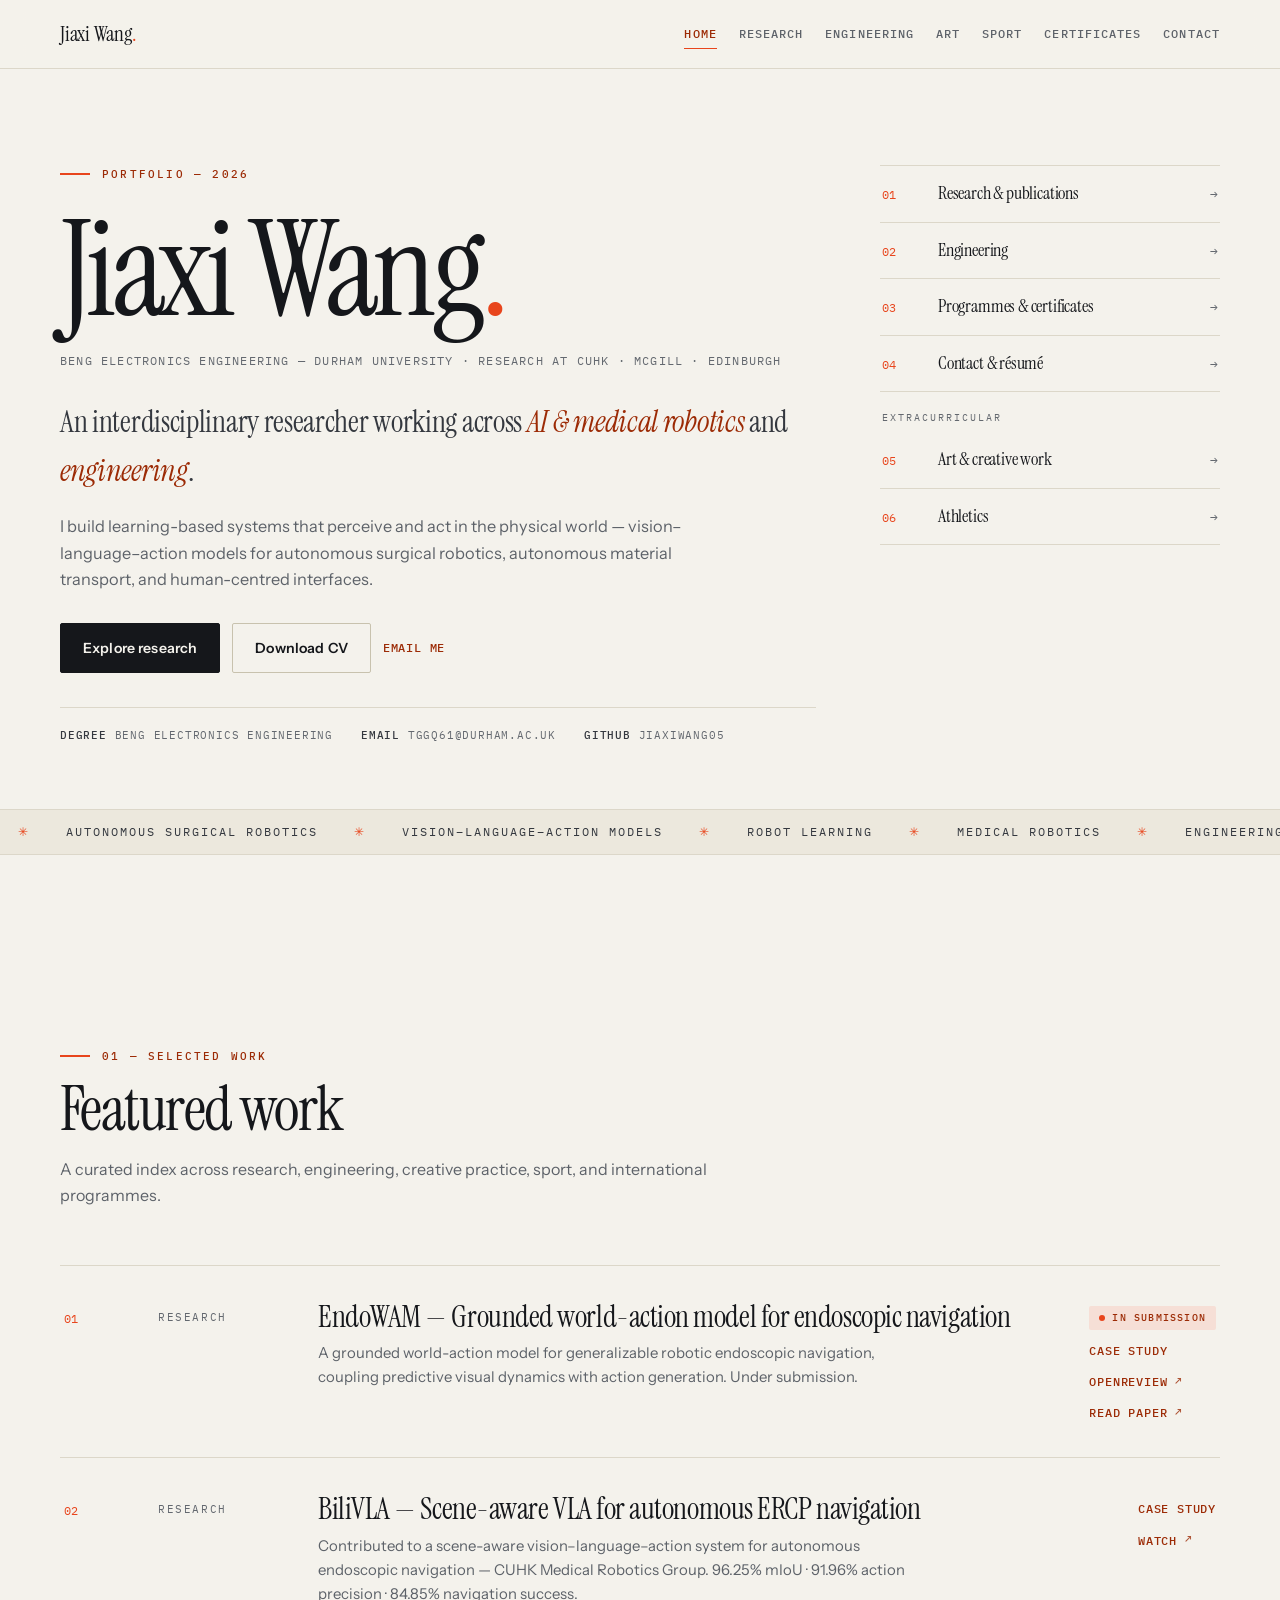
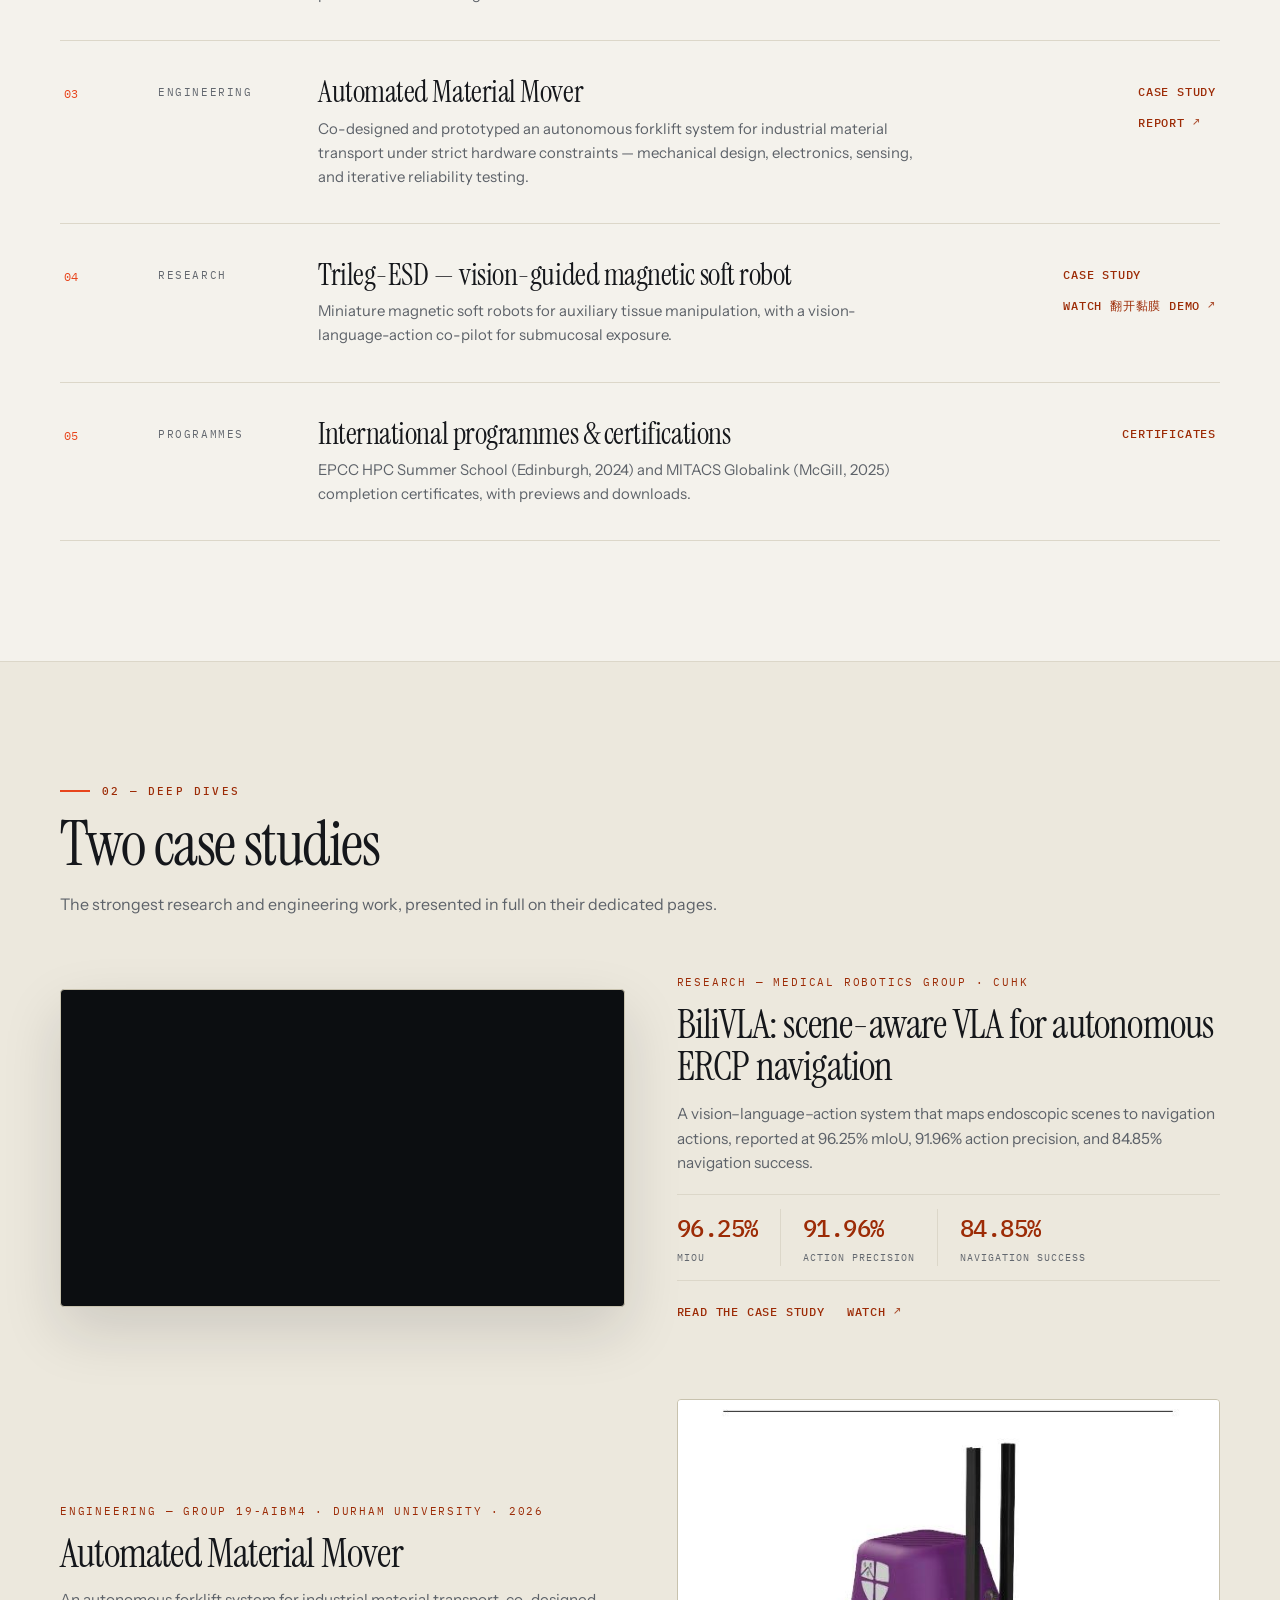
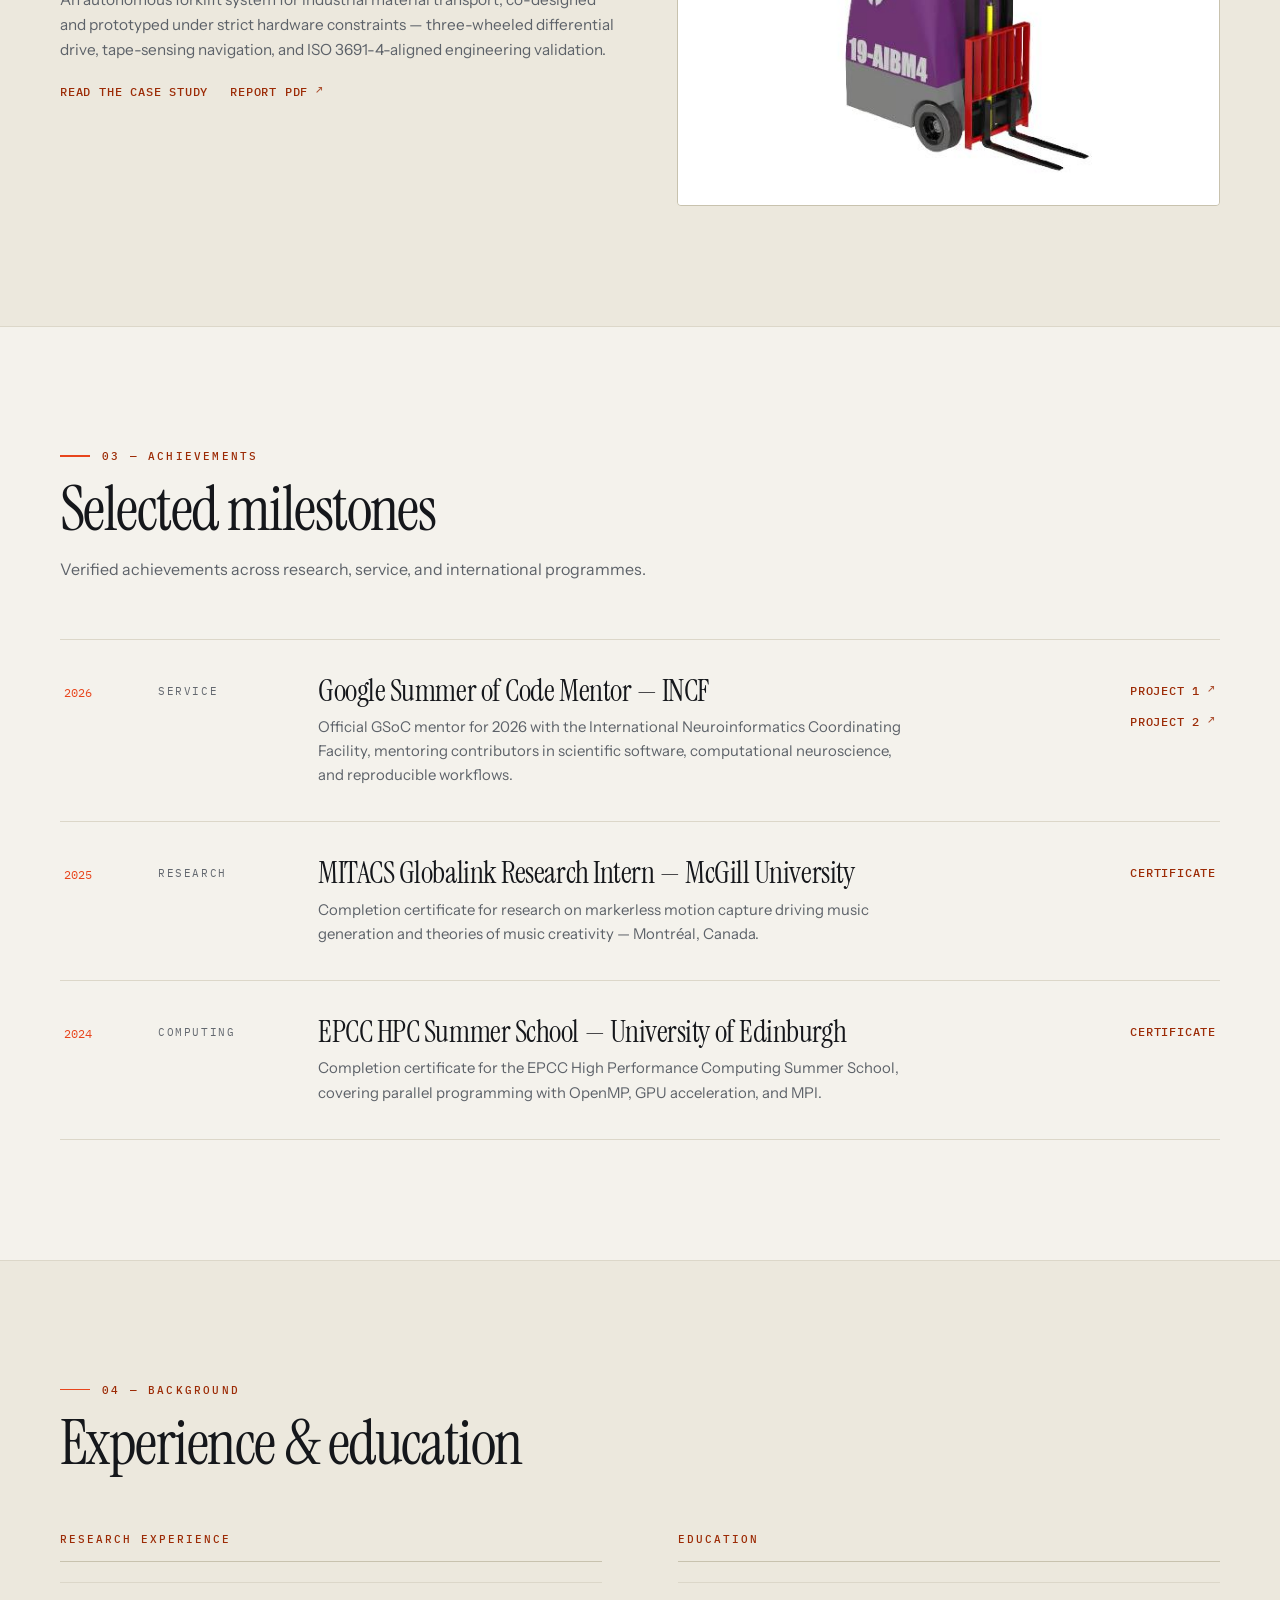
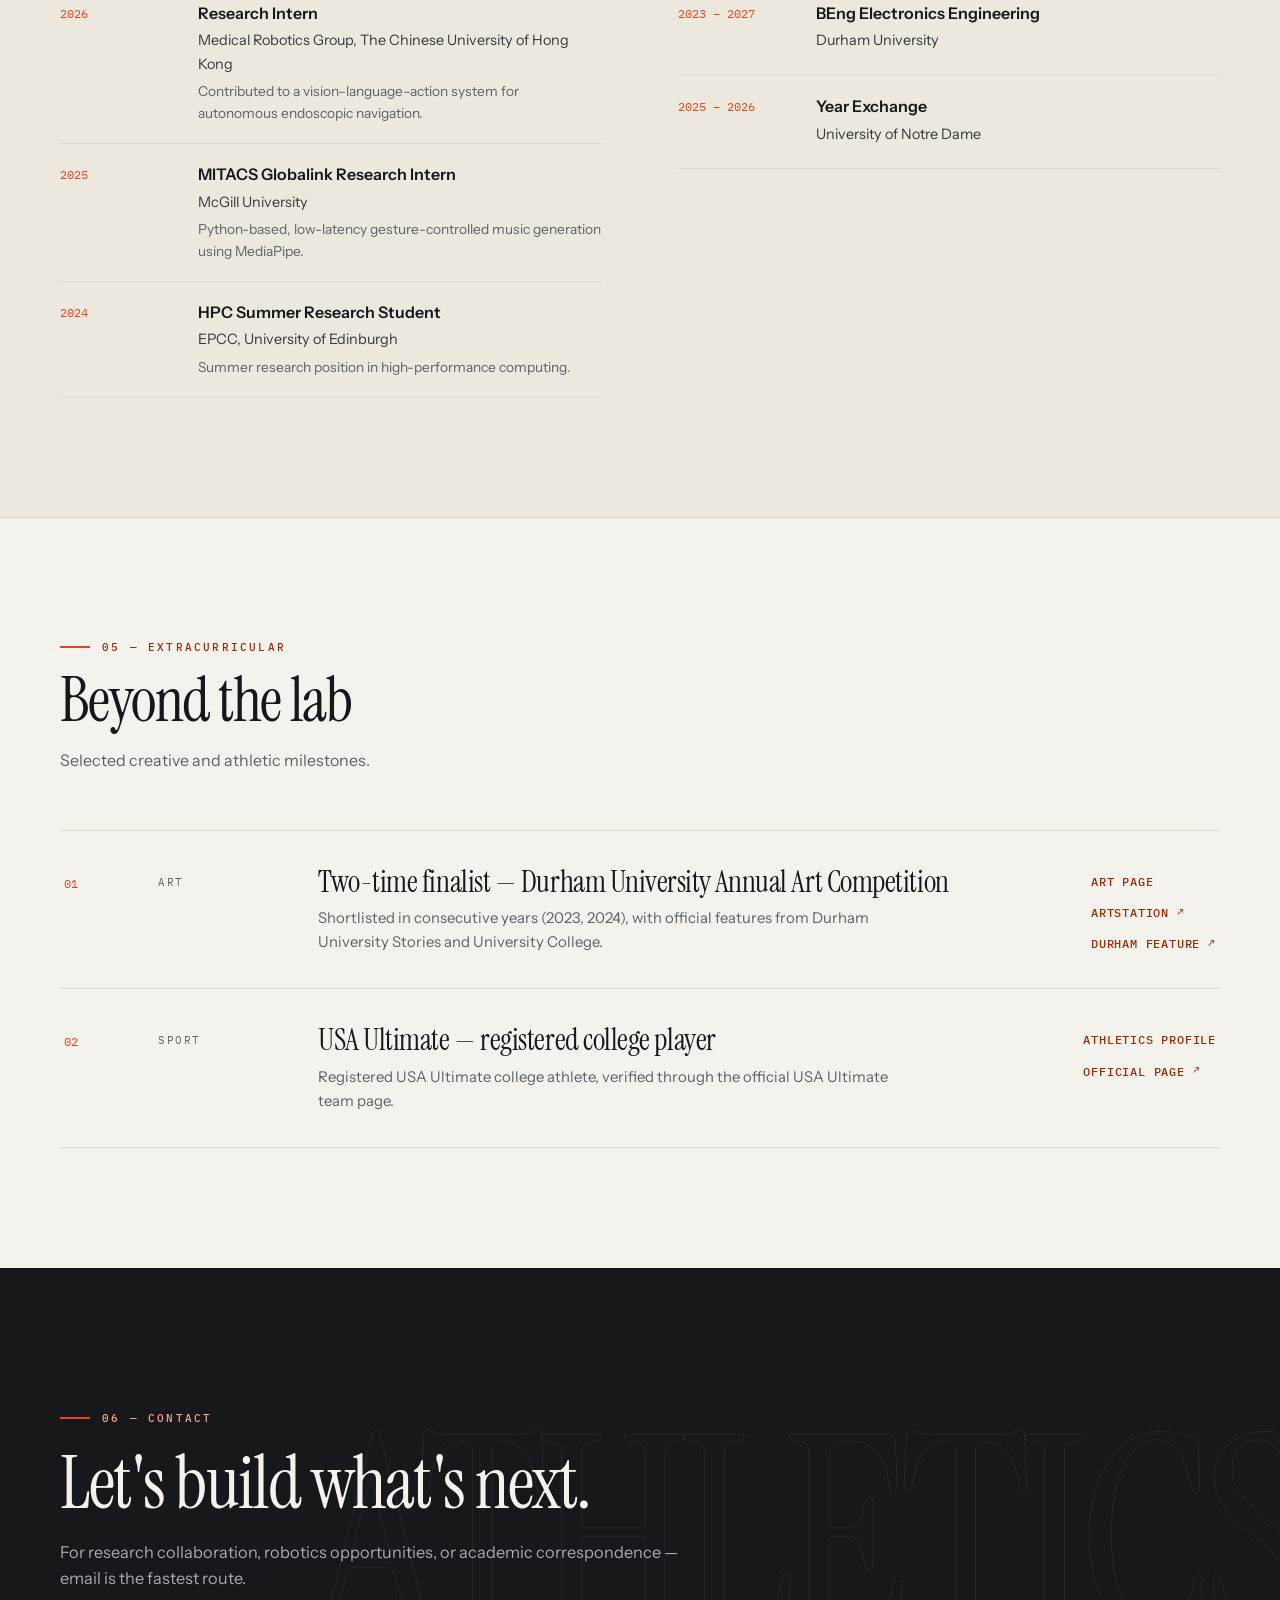
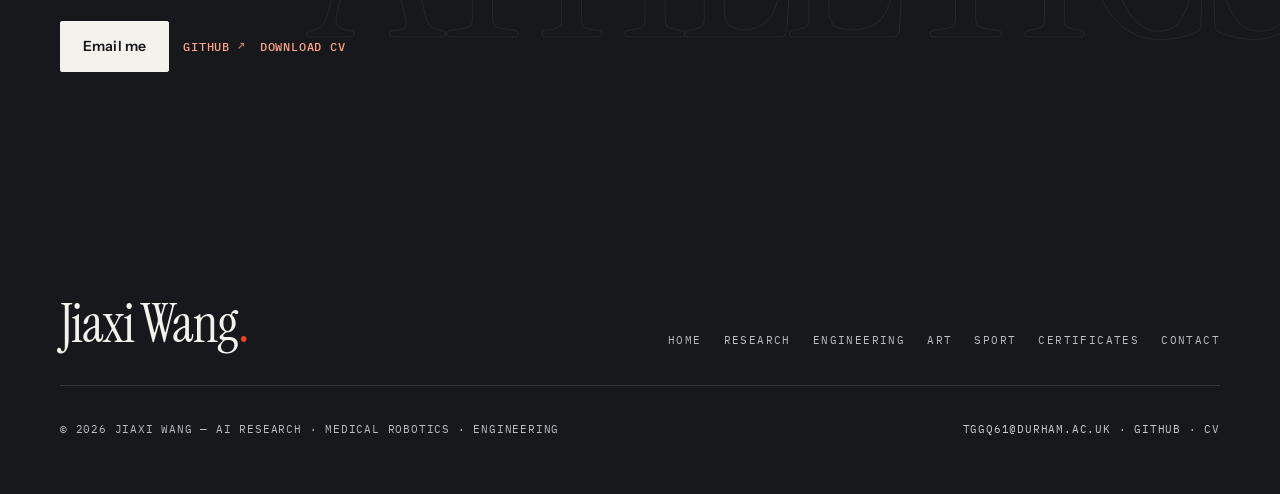
==== index.html @ b0c608b0 "Restore Trileg-ESD to homepage; label 翻开黏膜 demo on research page" ====
<!DOCTYPE html>
<html lang="en">
<head>
  <meta charset="UTF-8">
  <meta name="viewport" content="width=device-width, initial-scale=1.0">
  <title>Jiaxi Wang — AI Research · Medical Robotics · Engineering</title>
  <meta name="description" content="Jiaxi Wang — interdisciplinary researcher in AI, medical robotics, and engineering. BEng Electronics Engineering, Durham University, with research experience at CUHK, McGill, and Edinburgh.">
  <meta name="theme-color" content="#f4f2ec">
  <link rel="canonical" href="https://jiaxiwang05.github.io/">
  <meta property="og:type" content="website">
  <meta property="og:site_name" content="Jiaxi Wang">
  <meta property="og:title" content="Jiaxi Wang — AI Research · Medical Robotics · Engineering">
  <meta property="og:description" content="Interdisciplinary researcher in AI, medical robotics, and engineering.">
  <meta property="og:url" content="https://jiaxiwang05.github.io/">
  <meta property="og:image" content="https://jiaxiwang05.github.io/assets/og-card.png">
  <meta name="twitter:card" content="summary_large_image">
  <meta name="twitter:title" content="Jiaxi Wang — AI Research · Medical Robotics · Engineering">
  <meta name="twitter:description" content="Interdisciplinary researcher in AI, medical robotics, and engineering.">
  <meta name="twitter:image" content="https://jiaxiwang05.github.io/assets/og-card.png">
  <link rel="icon" type="image/svg+xml" href="assets/favicon.svg">
  <link rel="apple-touch-icon" href="assets/favicon-180.png">
  <link rel="preconnect" href="https://fonts.googleapis.com">
  <link rel="preconnect" href="https://fonts.gstatic.com" crossorigin>
  <link href="https://fonts.googleapis.com/css2?family=IBM+Plex+Mono:wght@400;500&family=Instrument+Sans:wght@400;500;600&family=Instrument+Serif:ital@0;1&display=swap" rel="stylesheet">
  <link rel="stylesheet" href="style.css">
  <script>document.documentElement.classList.add('js');</script>
  <script type="application/ld+json">
  {
    "@context": "https://schema.org",
    "@type": "Person",
    "name": "Jiaxi Wang",
    "url": "https://jiaxiwang05.github.io/",
    "email": "mailto:tggq61@durham.ac.uk",
    "sameAs": ["https://github.com/JiaxiWang05"],
    "jobTitle": "Undergraduate Researcher",
    "description": "Interdisciplinary researcher in AI, medical robotics, and engineering.",
    "knowsAbout": ["Autonomous Surgical Robotics", "Vision-Language-Action Models", "Robot Learning", "Computer Vision", "Medical Robotics"],
    "affiliation": { "@type": "CollegeOrUniversity", "name": "Durham University" }
  }
  </script>
</head>
<body>
  <a class="skip-link" href="#main">Skip to content</a>

  <header class="site-header">
    <nav class="nav" aria-label="Primary">
      <a class="nav__brand" href="index.html">Jiaxi Wang<em>.</em></a>
      <ul class="nav__links" id="nav-links">
        <li><a href="index.html" class="is-active" aria-current="page">Home</a></li>
        <li><a href="research.html">Research</a></li>
        <li><a href="engineering.html">Engineering</a></li>
        <li><a href="art.html">Art</a></li>
        <li><a href="sport.html">Sport</a></li>
        <li><a href="certificates.html">Certificates</a></li>
        <li><a href="contact.html">Contact</a></li>
      </ul>
      <button class="nav__toggle" type="button" aria-expanded="false" aria-controls="nav-links" aria-label="Toggle navigation menu">
        <span class="nav__toggle-bar" aria-hidden="true"></span>
        <span class="nav__toggle-bar" aria-hidden="true"></span>
        <span class="nav__toggle-bar" aria-hidden="true"></span>
      </button>
    </nav>
  </header>

  <main id="main">

    <!-- ============ HERO ============ -->
    <section class="hero-home" aria-labelledby="hero-title">
      <div class="hero-home__inner">
        <div>
          <p class="eyebrow hero-home__eyebrow">Portfolio — 2026</p>
          <h1 id="hero-title" class="hero-home__name">Jiaxi Wang<span class="dot">.</span></h1>
          <p class="hero-home__note">BENG ELECTRONICS ENGINEERING — DURHAM UNIVERSITY · RESEARCH AT CUHK · MCGILL · EDINBURGH</p>
          <p class="hero-home__identity">An interdisciplinary researcher working across <em>AI &amp; medical robotics</em> and <em>engineering</em>.</p>
          <p class="hero-home__statement">I build learning-based systems that perceive and act in the physical world — vision–language–action models for autonomous surgical robotics, autonomous material transport, and human-centred interfaces.</p>
          <div class="hero-home__actions">
            <a class="btn btn--solid" href="research.html">Explore research</a>
            <a class="btn" href="cv.pdf">Download CV</a>
            <a class="link-arrow" href="mailto:tggq61@durham.ac.uk">Email me</a>
          </div>
          <ul class="hero-home__facts">
            <li><b>Degree</b> BEng Electronics Engineering</li>
            <li><b>Email</b> tggq61@durham.ac.uk</li>
            <li><b>GitHub</b> JiaxiWang05</li>
          </ul>
        </div>

        <ul class="ledger" aria-label="Portfolio index">
          <li class="ledger__row"><a href="research.html"><span class="ledger__num">01</span><span class="ledger__label">Research &amp; publications</span><span class="ledger__arrow">→</span></a></li>
          <li class="ledger__row"><a href="engineering.html"><span class="ledger__num">02</span><span class="ledger__label">Engineering</span><span class="ledger__arrow">→</span></a></li>
          <li class="ledger__row"><a href="certificates.html"><span class="ledger__num">03</span><span class="ledger__label">Programmes &amp; certificates</span><span class="ledger__arrow">→</span></a></li>
          <li class="ledger__row"><a href="contact.html"><span class="ledger__num">04</span><span class="ledger__label">Contact &amp; résumé</span><span class="ledger__arrow">→</span></a></li>
          <li class="ledger__group" aria-hidden="true">Extracurricular</li>
          <li class="ledger__row"><a href="art.html"><span class="ledger__num">05</span><span class="ledger__label">Art &amp; creative work</span><span class="ledger__arrow">→</span></a></li>
          <li class="ledger__row"><a href="sport.html"><span class="ledger__num">06</span><span class="ledger__label">Athletics</span><span class="ledger__arrow">→</span></a></li>
        </ul>
      </div>

      <div class="marquee" aria-hidden="true">
        <div class="marquee__track">
          <span class="marquee__item">Autonomous surgical robotics</span>
          <span class="marquee__item">Vision–language–action models</span>
          <span class="marquee__item">Robot learning</span>
          <span class="marquee__item">Medical robotics</span>
          <span class="marquee__item">Engineering &amp; autonomous systems</span>
          <span class="marquee__item">International research programmes</span>
          <span class="marquee__item">Autonomous surgical robotics</span>
          <span class="marquee__item">Vision–language–action models</span>
          <span class="marquee__item">Robot learning</span>
          <span class="marquee__item">Medical robotics</span>
          <span class="marquee__item">Engineering &amp; autonomous systems</span>
          <span class="marquee__item">International research programmes</span>
        </div>
      </div>
    </section>

    <!-- ============ SELECTED WORK INDEX ============ -->
    <section id="work" class="section" aria-labelledby="work-title">
      <div class="wrap">
        <div class="section__head" data-reveal>
          <p class="eyebrow">01 — Selected work</p>
          <h2 id="work-title" class="section__title">Featured work</h2>
          <p class="section__lead">A curated index across research, engineering, creative practice, sport, and international programmes.</p>
        </div>

        <div class="catalog">
          <article class="catalog__row" data-reveal>
            <span class="catalog__num">01</span>
            <span class="catalog__cat">Research</span>
            <div>
              <h3 class="catalog__title">EndoWAM — Grounded world-action model for endoscopic navigation</h3>
              <p class="catalog__desc">A grounded world-action model for generalizable robotic endoscopic navigation, coupling predictive visual dynamics with action generation. Under submission.</p>
            </div>
            <div class="catalog__actions">
              <span class="catalog__status">In submission</span>
              <a class="link-arrow" href="research.html#endowam">Case study</a>
              <a class="link-arrow" href="https://openreview.net/forum?id=tMKXzwa7tP" target="_blank" rel="noopener noreferrer">OpenReview<span class="ext" aria-hidden="true">↗</span></a>
              <a class="link-arrow" href="assets/pdfs/endowam-in-submission.pdf">Read paper<span class="ext" aria-hidden="true">↗</span></a>
            </div>
          </article>

          <article class="catalog__row" data-reveal>
            <span class="catalog__num">02</span>
            <span class="catalog__cat">Research</span>
            <div>
              <h3 class="catalog__title">BiliVLA — Scene-aware VLA for autonomous ERCP navigation</h3>
              <p class="catalog__desc">Contributed to a scene-aware vision–language–action system for autonomous endoscopic navigation — CUHK Medical Robotics Group. 96.25% mIoU · 91.96% action precision · 84.85% navigation success.</p>
            </div>
            <div class="catalog__actions">
              <a class="link-arrow" href="research.html#bilivla">Case study</a>
              <a class="link-arrow" href="https://www.youtube.com/watch?v=ht9N5xxEOZo" target="_blank" rel="noopener noreferrer">Watch<span class="ext" aria-hidden="true">↗</span></a>
            </div>
          </article>

          <article class="catalog__row" data-reveal>
            <span class="catalog__num">03</span>
            <span class="catalog__cat">Engineering</span>
            <div>
              <h3 class="catalog__title">Automated Material Mover</h3>
              <p class="catalog__desc">Co-designed and prototyped an autonomous forklift system for industrial material transport under strict hardware constraints — mechanical design, electronics, sensing, and iterative reliability testing.</p>
            </div>
            <div class="catalog__actions">
              <a class="link-arrow" href="engineering.html">Case study</a>
              <a class="link-arrow" href="assets/pdfs/automated-material-mover-report.pdf">Report<span class="ext" aria-hidden="true">↗</span></a>
            </div>
          </article>

          <article class="catalog__row" data-reveal>
            <span class="catalog__num">04</span>
            <span class="catalog__cat">Research</span>
            <div>
              <h3 class="catalog__title">Trileg-ESD — vision-guided magnetic soft robot</h3>
              <p class="catalog__desc">Miniature magnetic soft robots for auxiliary tissue manipulation, with a vision-language-action co-pilot for submucosal exposure.</p>
            </div>
            <div class="catalog__actions">
              <a class="link-arrow" href="research.html#trileg">Case study</a>
              <a class="link-arrow" href="https://www.youtube.com/watch?v=w_X_qKwpm0w" target="_blank" rel="noopener noreferrer">Watch 翻开黏膜 demo<span class="ext" aria-hidden="true">↗</span></a>
            </div>
          </article>

          <article class="catalog__row" data-reveal>
            <span class="catalog__num">05</span>
            <span class="catalog__cat">Programmes</span>
            <div>
              <h3 class="catalog__title">International programmes &amp; certifications</h3>
              <p class="catalog__desc">EPCC HPC Summer School (Edinburgh, 2024) and MITACS Globalink (McGill, 2025) completion certificates, with previews and downloads.</p>
            </div>
            <div class="catalog__actions">
              <a class="link-arrow" href="certificates.html">Certificates</a>
            </div>
          </article>
        </div>
      </div>
    </section>

    <!-- ============ DEEP DIVES ============ -->
    <section id="focus" class="section section--tint" aria-labelledby="focus-title">
      <div class="wrap">
        <div class="section__head" data-reveal>
          <p class="eyebrow">02 — Deep dives</p>
          <h2 id="focus-title" class="section__title">Two case studies</h2>
          <p class="section__lead">The strongest research and engineering work, presented in full on their dedicated pages.</p>
        </div>

        <div class="feature" data-reveal>
          <div class="feature__media">
            <div class="frame">
              <iframe src="https://www.youtube-nocookie.com/embed/ht9N5xxEOZo" title="BiliVLA: scene-aware vision-language-action model for autonomous ERCP navigation" loading="lazy" allowfullscreen allow="accelerometer; autoplay; clipboard-write; encrypted-media; gyroscope; picture-in-picture; web-share" referrerpolicy="strict-origin-when-cross-origin"></iframe>
            </div>
          </div>
          <div class="feature__body">
            <p class="feature__label">Research — Medical Robotics Group · CUHK</p>
            <h3 class="feature__title">BiliVLA: scene-aware VLA for autonomous ERCP navigation</h3>
            <p class="feature__desc">A vision–language–action system that maps endoscopic scenes to navigation actions, reported at 96.25% mIoU, 91.96% action precision, and 84.85% navigation success.</p>
            <ul class="metrics" aria-label="Reported results">
              <li><span class="metrics__value">96.25%</span><span class="metrics__label">mIoU</span></li>
              <li><span class="metrics__value">91.96%</span><span class="metrics__label">Action precision</span></li>
              <li><span class="metrics__value">84.85%</span><span class="metrics__label">Navigation success</span></li>
            </ul>
            <div class="feature__actions">
              <a class="link-arrow" href="research.html#bilivla">Read the case study</a>
              <a class="link-arrow" href="https://www.youtube.com/watch?v=ht9N5xxEOZo" target="_blank" rel="noopener noreferrer">Watch<span class="ext" aria-hidden="true">↗</span></a>
            </div>
          </div>
        </div>

        <div class="feature feature--reverse" data-reveal style="margin-top: clamp(44px, 6vw, 76px);">
          <div class="feature__media">
            <a class="img-frame" href="engineering.html" style="aspect-ratio: 4 / 3;">
              <img src="assets/thumbs/material-mover.jpg" alt="First page of the Automated Material Mover feasibility report" loading="lazy">
            </a>
          </div>
          <div class="feature__body">
            <p class="feature__label">Engineering — Group 19-AIBM4 · Durham University · 2026</p>
            <h3 class="feature__title">Automated Material Mover</h3>
            <p class="feature__desc">An autonomous forklift system for industrial material transport, co-designed and prototyped under strict hardware constraints — three-wheeled differential drive, tape-sensing navigation, and ISO 3691-4-aligned engineering validation.</p>
            <div class="feature__actions">
              <a class="link-arrow" href="engineering.html">Read the case study</a>
              <a class="link-arrow" href="assets/pdfs/automated-material-mover-report.pdf">Report PDF<span class="ext" aria-hidden="true">↗</span></a>
            </div>
          </div>
        </div>
      </div>
    </section>

    <!-- ============ ACHIEVEMENTS ============ -->
    <section id="achievements" class="section" aria-labelledby="achievements-title">
      <div class="wrap">
        <div class="section__head" data-reveal>
          <p class="eyebrow">03 — Achievements</p>
          <h2 id="achievements-title" class="section__title">Selected milestones</h2>
          <p class="section__lead">Verified achievements across research, service, and international programmes.</p>
        </div>

        <div class="catalog">
          <article class="catalog__row" data-reveal>
            <span class="catalog__num">2026</span>
            <span class="catalog__cat">Service</span>
            <div>
              <h3 class="catalog__title">Google Summer of Code Mentor — INCF</h3>
              <p class="catalog__desc">Official GSoC mentor for 2026 with the International Neuroinformatics Coordinating Facility, mentoring contributors in scientific software, computational neuroscience, and reproducible workflows.</p>
            </div>
            <div class="catalog__actions">
              <a class="link-arrow" href="https://summerofcode.withgoogle.com/programs/2026/projects/mgRMtTYS" target="_blank" rel="noopener noreferrer">Project 1<span class="ext" aria-hidden="true">↗</span></a>
              <a class="link-arrow" href="https://summerofcode.withgoogle.com/programs/2026/projects/exG2wYXK" target="_blank" rel="noopener noreferrer">Project 2<span class="ext" aria-hidden="true">↗</span></a>
            </div>
          </article>

          <article class="catalog__row" data-reveal>
            <span class="catalog__num">2025</span>
            <span class="catalog__cat">Research</span>
            <div>
              <h3 class="catalog__title">MITACS Globalink Research Intern — McGill University</h3>
              <p class="catalog__desc">Completion certificate for research on markerless motion capture driving music generation and theories of music creativity — Montréal, Canada.</p>
            </div>
            <div class="catalog__actions">
              <a class="link-arrow" href="certificates.html">Certificate</a>
            </div>
          </article>

          <article class="catalog__row" data-reveal>
            <span class="catalog__num">2024</span>
            <span class="catalog__cat">Computing</span>
            <div>
              <h3 class="catalog__title">EPCC HPC Summer School — University of Edinburgh</h3>
              <p class="catalog__desc">Completion certificate for the EPCC High Performance Computing Summer School, covering parallel programming with OpenMP, GPU acceleration, and MPI.</p>
            </div>
            <div class="catalog__actions">
              <a class="link-arrow" href="certificates.html">Certificate</a>
            </div>
          </article>

        </div>
      </div>
    </section>

    <!-- ============ BACKGROUND ============ -->
    <section id="background" class="section section--tint" aria-labelledby="background-title">
      <div class="wrap">
        <div class="section__head" data-reveal>
          <p class="eyebrow">04 — Background</p>
          <h2 id="background-title" class="section__title">Experience &amp; education</h2>
        </div>

        <div class="timeline-grid">
          <div data-reveal>
            <h3 class="timeline-col__title">Research experience</h3>
            <ol class="timeline">
              <li class="tl">
                <p class="tl__when mono">2026</p>
                <div class="tl__body">
                  <p class="tl__role">Research Intern</p>
                  <p class="tl__org">Medical Robotics Group, The Chinese University of Hong Kong</p>
                  <p class="tl__note">Contributed to a vision–language–action system for autonomous endoscopic navigation.</p>
                </div>
              </li>
              <li class="tl">
                <p class="tl__when mono">2025</p>
                <div class="tl__body">
                  <p class="tl__role">MITACS Globalink Research Intern</p>
                  <p class="tl__org">McGill University</p>
                  <p class="tl__note">Python-based, low-latency gesture-controlled music generation using MediaPipe.</p>
                </div>
              </li>
              <li class="tl">
                <p class="tl__when mono">2024</p>
                <div class="tl__body">
                  <p class="tl__role">HPC Summer Research Student</p>
                  <p class="tl__org">EPCC, University of Edinburgh</p>
                  <p class="tl__note">Summer research position in high-performance computing.</p>
                </div>
              </li>
            </ol>
          </div>

          <div data-reveal>
            <h3 class="timeline-col__title">Education</h3>
            <ol class="timeline">
              <li class="tl">
                <p class="tl__when mono">2023 – 2027</p>
                <div class="tl__body">
                  <p class="tl__role">BEng Electronics Engineering</p>
                  <p class="tl__org">Durham University</p>
                </div>
              </li>
              <li class="tl">
                <p class="tl__when mono">2025 – 2026</p>
                <div class="tl__body">
                  <p class="tl__role">Year Exchange</p>
                  <p class="tl__org">University of Notre Dame</p>
                </div>
              </li>
            </ol>
          </div>
        </div>
      </div>
    </section>

    <!-- ============ EXTRACURRICULAR ============ -->
    <section id="extracurricular" class="section" aria-labelledby="extracurricular-title">
      <div class="wrap">
        <div class="section__head" data-reveal>
          <p class="eyebrow">05 — Extracurricular</p>
          <h2 id="extracurricular-title" class="section__title">Beyond the lab</h2>
          <p class="section__lead">Selected creative and athletic milestones.</p>
        </div>

        <div class="catalog">
          <article class="catalog__row" data-reveal>
            <span class="catalog__num">01</span>
            <span class="catalog__cat">Art</span>
            <div>
              <h3 class="catalog__title">Two-time finalist — Durham University Annual Art Competition</h3>
              <p class="catalog__desc">Shortlisted in consecutive years (2023, 2024), with official features from Durham University Stories and University College.</p>
            </div>
            <div class="catalog__actions">
              <a class="link-arrow" href="art.html">Art page</a>
              <a class="link-arrow" href="https://www.artstation.com/alison-jiaxi-wang" target="_blank" rel="noopener noreferrer">ArtStation<span class="ext" aria-hidden="true">↗</span></a>
              <a class="link-arrow" href="https://stories.durham.ac.uk/SAP24/25/" target="_blank" rel="noopener noreferrer">Durham feature<span class="ext" aria-hidden="true">↗</span></a>
            </div>
          </article>

          <article class="catalog__row" data-reveal>
            <span class="catalog__num">02</span>
            <span class="catalog__cat">Sport</span>
            <div>
              <h3 class="catalog__title">USA Ultimate — registered college player</h3>
              <p class="catalog__desc">Registered USA Ultimate college athlete, verified through the official USA Ultimate team page.</p>
            </div>
            <div class="catalog__actions">
              <a class="link-arrow" href="sport.html">Athletics profile</a>
              <a class="link-arrow" href="https://play.usaultimate.org/teams/events/Eventteam/?TeamId=EtYK%2BMTULOQ0FjijSrz%2B90YapbNQJKaujdNO5vxPdPw%3D" target="_blank" rel="noopener noreferrer">Official page<span class="ext" aria-hidden="true">↗</span></a>
            </div>
          </article>
        </div>
      </div>
    </section>

    <!-- ============ CONTACT BAND ============ -->
    <section class="dark-hero" aria-labelledby="cta-title">
      <div class="wrap">
        <p class="eyebrow eyebrow--dark dark-hero__eyebrow" data-reveal>06 — Contact</p>
        <h2 id="cta-title" class="dark-hero__title" data-reveal>Let's build what's next.</h2>
        <p class="dark-hero__desc" data-reveal>For research collaboration, robotics opportunities, or academic correspondence — email is the fastest route.</p>
        <div class="dark-hero__actions" data-reveal>
          <a class="btn btn--light" href="mailto:tggq61@durham.ac.uk">Email me</a>
          <a class="link-arrow link-arrow--light" href="https://github.com/JiaxiWang05" target="_blank" rel="noopener noreferrer">GitHub<span class="ext" aria-hidden="true">↗</span></a>
          <a class="link-arrow link-arrow--light" href="cv.pdf">Download CV</a>
        </div>
      </div>
    </section>
  </main>

  <footer class="site-footer">
    <div class="wrap">
      <div class="site-footer__top">
        <p class="site-footer__name">Jiaxi Wang<em>.</em></p>
        <ul class="site-footer__links">
          <li><a href="index.html">Home</a></li>
          <li><a href="research.html">Research</a></li>
          <li><a href="engineering.html">Engineering</a></li>
          <li><a href="art.html">Art</a></li>
          <li><a href="sport.html">Sport</a></li>
          <li><a href="certificates.html">Certificates</a></li>
          <li><a href="contact.html">Contact</a></li>
        </ul>
      </div>
      <div class="site-footer__bottom">
        <p>© <span id="year">2026</span> Jiaxi Wang — AI research · medical robotics · engineering</p>
        <p><a href="mailto:tggq61@durham.ac.uk">tggq61@durham.ac.uk</a> · <a href="https://github.com/JiaxiWang05" target="_blank" rel="noopener noreferrer">GitHub</a> · <a href="cv.pdf">CV</a></p>
      </div>
    </div>
  </footer>

  <script src="script.js"></script>
</body>
</html>
---- style.css ----
/* =====================================================================
   Jiaxi Wang — interdisciplinary portfolio
   Editorial exhibition language · ivory paper · ink · vermillion
   Instrument Serif display · Instrument Sans body · IBM Plex Mono labels
   ===================================================================== */

:root {
  --paper:      #f4f2ec;
  --paper-2:    #ece8dd;
  --field:      #fbfaf5;
  --ink:        #15171b;
  --ink-2:      #34383f;
  --muted:      #5d6269;
  --faint:      #63686f;
  --line:       #dcd7c9;
  --line-2:     #c8c2ae;
  --accent:     #e8451c;
  --accent-2:   #9c2b06;
  --accent-soft:#f6dfd6;
  --dark:       #16181c;
  --dark-2:     #20232a;
  --dark-line:  #33363d;
  --maxw:       1240px;
  --pad:        clamp(20px, 4vw, 40px);
  --nav-h:      68px;
  --font-serif: "Instrument Serif", Georgia, "Times New Roman", serif;
  --font-sans:  "Instrument Sans", system-ui, -apple-system, "Segoe UI", sans-serif;
  --font-mono:  "IBM Plex Mono", ui-monospace, SFMono-Regular, Menlo, monospace;
  --ease:       cubic-bezier(.22, .61, .36, 1);
}

*,
*::before,
*::after { box-sizing: border-box; }

html {
  scroll-behavior: smooth;
  scroll-padding-top: calc(var(--nav-h) + 12px);
}

body {
  margin: 0;
  background: var(--paper);
  color: var(--ink);
  font-family: var(--font-sans);
  font-size: 16px;
  line-height: 1.62;
  -webkit-font-smoothing: antialiased;
  text-rendering: optimizeLegibility;
}

img, iframe { max-width: 100%; border: 0; }
a { color: inherit; text-decoration: none; }

::selection { background: var(--accent); color: #fff; }

:focus-visible {
  outline: 2px solid var(--accent);
  outline-offset: 3px;
  border-radius: 2px;
}

.mono { font-family: var(--font-mono); }
.serif { font-family: var(--font-serif); }

.skip-link {
  position: absolute;
  left: 14px;
  top: -70px;
  z-index: 300;
  padding: 12px 18px;
  background: var(--ink);
  color: var(--paper);
  font-size: .86rem;
  border-radius: 0 0 6px 6px;
  transition: top .18s ease;
}
.skip-link:focus { top: 0; }

/* ============ TYPOGRAPHIC PRIMITIVES ============ */

.eyebrow {
  display: flex;
  align-items: center;
  gap: 12px;
  margin: 0;
  font-family: var(--font-mono);
  font-size: .7rem;
  font-weight: 500;
  letter-spacing: 2.2px;
  text-transform: uppercase;
  color: var(--accent-2);
}

.eyebrow::before {
  content: "";
  width: 30px;
  height: 1.5px;
  background: var(--accent);
}

.eyebrow--dark { color: #ffa386; }

.rule {
  height: 1px;
  background: var(--line);
  border: 0;
  margin: 0;
}

/* ============ BUTTONS & LINKS ============ */

.btn {
  display: inline-flex;
  align-items: center;
  gap: 9px;
  padding: 13px 22px;
  border: 1px solid var(--line-2);
  border-radius: 2px;
  background: transparent;
  color: var(--ink);
  font-family: var(--font-sans);
  font-size: .88rem;
  font-weight: 600;
  letter-spacing: .01em;
  cursor: pointer;
  transition: background .2s ease, color .2s ease, border-color .2s ease, transform .18s ease, box-shadow .2s ease;
}

.btn:hover {
  border-color: var(--ink);
  transform: translateY(-2px);
  box-shadow: 0 10px 24px rgba(21, 23, 27, .10);
}

.btn--solid {
  background: var(--ink);
  border-color: var(--ink);
  color: var(--paper);
}

.btn--solid:hover {
  background: var(--accent);
  border-color: var(--accent);
  color: #fff;
}

.btn--light {
  background: var(--paper);
  border-color: var(--paper);
  color: var(--ink);
}

.btn--light:hover {
  background: #fff;
  border-color: #fff;
}

.link-arrow {
  display: inline-flex;
  align-items: center;
  gap: 8px;
  font-family: var(--font-mono);
  font-size: .78rem;
  font-weight: 500;
  letter-spacing: .8px;
  text-transform: uppercase;
  color: var(--accent-2);
  border-bottom: 1.5px solid transparent;
  transition: gap .2s ease, border-color .2s ease, color .2s ease;
}

.link-arrow:hover {
  gap: 13px;
  border-color: var(--accent);
  color: var(--accent-2);
}

.link-arrow--light { color: #ffa386; }
.link-arrow--light:hover { border-color: #ffa386; color: #ffa386; }

.ext { font-size: .85em; opacity: .8; }

/* ============ NAVIGATION ============ */

.site-header {
  position: sticky;
  top: 0;
  z-index: 200;
  background: rgba(244, 242, 236, .9);
  -webkit-backdrop-filter: blur(12px) saturate(150%);
  backdrop-filter: blur(12px) saturate(150%);
  border-bottom: 1px solid var(--line);
  transition: box-shadow .25s ease;
}

.site-header.is-scrolled { box-shadow: 0 8px 30px rgba(21, 23, 27, .06); }

.nav {
  position: relative;
  max-width: var(--maxw);
  height: var(--nav-h);
  margin: 0 auto;
  padding: 0 var(--pad);
  display: flex;
  align-items: center;
  justify-content: space-between;
  gap: 24px;
}

.nav__brand {
  font-family: var(--font-serif);
  font-size: 1.34rem;
  letter-spacing: -.01em;
  white-space: nowrap;
}

.nav__brand em {
  font-style: normal;
  color: var(--accent);
}

.nav__links {
  list-style: none;
  margin: 0;
  padding: 0;
  display: flex;
  align-items: center;
  gap: clamp(10px, 1.7vw, 22px);
  visibility: visible;
}

.nav__links a {
  position: relative;
  display: inline-block;
  padding: 7px 0;
  font-family: var(--font-mono);
  font-size: .72rem;
  font-weight: 500;
  letter-spacing: 1.1px;
  text-transform: uppercase;
  color: var(--muted);
  transition: color .18s ease;
}

.nav__links a::after {
  content: "";
  position: absolute;
  left: 0;
  right: 0;
  bottom: 1px;
  height: 1.5px;
  background: var(--accent);
  transform: scaleX(0);
  transform-origin: left;
  transition: transform .22s var(--ease);
}

.nav__links a:hover { color: var(--ink); }

.nav__links a.is-active {
  color: var(--accent-2);
}

.nav__links a.is-active::after { transform: scaleX(1); }

.nav__toggle {
  display: none;
  flex-direction: column;
  justify-content: center;
  align-items: center;
  gap: 5px;
  width: 44px;
  height: 44px;
  padding: 0;
  background: transparent;
  border: 1px solid var(--line-2);
  border-radius: 3px;
  cursor: pointer;
}

.nav__toggle-bar {
  display: block;
  width: 19px;
  height: 2px;
  background: var(--ink);
  transition: transform .22s var(--ease), opacity .18s ease;
}

.nav--open .nav__toggle-bar:nth-child(1) { transform: translateY(7px) rotate(45deg); }
.nav--open .nav__toggle-bar:nth-child(2) { opacity: 0; }
.nav--open .nav__toggle-bar:nth-child(3) { transform: translateY(-7px) rotate(-45deg); }

/* ============ HOME HERO ============ */

.hero-home {
  position: relative;
  padding: clamp(52px, 8vw, 96px) 0 clamp(40px, 6vw, 72px);
  overflow: hidden;
}

.hero-home__inner {
  max-width: var(--maxw);
  margin: 0 auto;
  padding: 0 var(--pad);
  display: grid;
  grid-template-columns: 1fr minmax(280px, 340px);
  gap: clamp(30px, 5vw, 70px);
  align-items: start;
}

.hero-home__eyebrow { margin-bottom: 22px; }

.hero-home__name {
  margin: 0;
  font-family: var(--font-serif);
  font-weight: 400;
  font-size: clamp(3.6rem, 10.5vw, 8.6rem);
  line-height: .96;
  letter-spacing: -.035em;
}

.hero-home__name .dot { color: var(--accent); }

.hero-home__note {
  margin: 18px 0 0;
  font-family: var(--font-mono);
  font-size: .72rem;
  letter-spacing: 1.2px;
  color: var(--faint);
}

.hero-home__identity {
  margin: 26px 0 0;
  font-family: var(--font-serif);
  font-size: clamp(1.35rem, 2.6vw, 1.9rem);
  letter-spacing: -.01em;
  color: var(--ink-2);
}

.hero-home__identity em { color: var(--accent-2); font-style: italic; }

.hero-home__statement {
  margin: 18px 0 0;
  max-width: 58ch;
  color: var(--muted);
  font-size: 1.02rem;
}

.hero-home__actions {
  display: flex;
  flex-wrap: wrap;
  align-items: center;
  gap: 12px;
  margin-top: 30px;
}

.hero-home__facts {
  margin: 34px 0 0;
  padding: 0;
  list-style: none;
  display: flex;
  flex-wrap: wrap;
  gap: 10px 28px;
  border-top: 1px solid var(--line);
  padding-top: 18px;
  font-family: var(--font-mono);
  font-size: .7rem;
  letter-spacing: .8px;
  text-transform: uppercase;
  color: var(--faint);
}

.hero-home__facts b { color: var(--ink-2); font-weight: 500; }

/* discipline ledger */

.ledger {
  margin: 0;
  padding: 0;
  list-style: none;
  border-top: 1px solid var(--line);
}

.ledger__row {
  display: grid;
  grid-template-columns: 44px 1fr auto;
  gap: 12px;
  align-items: baseline;
  padding: 13px 2px;
  border-bottom: 1px solid var(--line);
  transition: background .2s ease, padding-left .2s ease;
}

.ledger__row:hover {
  background: var(--paper-2);
  padding-left: 10px;
}

.ledger__group {
  padding: 18px 2px 6px;
  font-family: var(--font-mono);
  font-size: .62rem;
  letter-spacing: 2px;
  text-transform: uppercase;
  color: var(--faint);
}

.ledger__num {
  font-family: var(--font-mono);
  font-size: .72rem;
  color: var(--accent);
}

.ledger__label {
  font-family: var(--font-serif);
  font-size: 1.14rem;
  letter-spacing: -.01em;
}

.ledger__arrow {
  font-family: var(--font-mono);
  font-size: .8rem;
  color: var(--faint);
}

.ledger__row a {
  display: contents;
  color: inherit;
}

/* marquee */

.marquee {
  margin-top: clamp(36px, 6vw, 64px);
  border-top: 1px solid var(--line);
  border-bottom: 1px solid var(--line);
  background: var(--paper-2);
  overflow: hidden;
  white-space: nowrap;
}

.marquee__track {
  display: inline-flex;
  gap: 0;
  padding: 13px 0;
  animation: marquee 36s linear infinite;
  will-change: transform;
}

.marquee:hover .marquee__track { animation-play-state: paused; }

.marquee__item {
  font-family: var(--font-mono);
  font-size: .72rem;
  letter-spacing: 2px;
  text-transform: uppercase;
  color: var(--ink-2);
  padding: 0 18px;
}

.marquee__item::before {
  content: "✳";
  color: var(--accent);
  margin-right: 36px;
}

@keyframes marquee {
  from { transform: translateX(0); }
  to   { transform: translateX(-50%); }
}

/* ============ SECTIONS ============ */

.section {
  padding: clamp(70px, 10vw, 120px) 0;
}

.section--tint { background: var(--paper-2); border-top: 1px solid var(--line); border-bottom: 1px solid var(--line); }
.section--dark { background: var(--dark); color: var(--paper); }

.wrap {
  max-width: var(--maxw);
  margin: 0 auto;
  padding: 0 var(--pad);
}

.section__head { margin-bottom: clamp(34px, 5vw, 56px); }

.section__head--center { text-align: center; }
.section__head--center .eyebrow { justify-content: center; }
.section__head--center .eyebrow::before { display: none; }

.section__title {
  margin: 12px 0 0;
  font-family: var(--font-serif);
  font-weight: 400;
  font-size: clamp(2.2rem, 5vw, 3.9rem);
  letter-spacing: -.025em;
  line-height: 1.02;
}

.section__lead {
  margin: 16px 0 0;
  max-width: 62ch;
  color: var(--muted);
  font-size: 1rem;
}

.section__head--center .section__lead { margin-inline: auto; }

.section__note {
  margin: 18px 0 0;
  font-family: var(--font-mono);
  font-size: .7rem;
  letter-spacing: .5px;
  color: var(--faint);
}

.section--dark .section__title { color: var(--paper); }
.section--dark .section__lead { color: #a6abb3; }

/* ============ CATALOG (work index) ============ */

.catalog {
  border-top: 1px solid var(--line);
}

.catalog__row {
  display: grid;
  grid-template-columns: 64px 130px 1fr auto;
  gap: clamp(14px, 2.5vw, 30px);
  align-items: start;
  padding: clamp(22px, 3vw, 34px) 4px;
  border-bottom: 1px solid var(--line);
  transition: background .22s ease, padding-left .22s ease;
}

.catalog__row:hover {
  background: var(--paper-2);
  padding-left: 14px;
}

.catalog__num {
  font-family: var(--font-mono);
  font-size: .78rem;
  color: var(--accent);
  padding-top: 8px;
}

.catalog__cat {
  font-family: var(--font-mono);
  font-size: .66rem;
  letter-spacing: 1.6px;
  text-transform: uppercase;
  color: var(--faint);
  padding-top: 9px;
}

.catalog__title {
  margin: 0 0 8px;
  font-family: var(--font-serif);
  font-weight: 400;
  font-size: clamp(1.35rem, 2.4vw, 1.9rem);
  letter-spacing: -.015em;
  line-height: 1.1;
}

.catalog__desc {
  margin: 0;
  max-width: 60ch;
  color: var(--muted);
  font-size: .93rem;
}

.catalog__actions {
  display: flex;
  flex-direction: column;
  align-items: flex-start;
  gap: 10px;
  padding-top: 6px;
}

.catalog__status {
  display: inline-flex;
  align-items: center;
  gap: 7px;
  font-family: var(--font-mono);
  font-size: .62rem;
  font-weight: 500;
  letter-spacing: 1.2px;
  text-transform: uppercase;
  color: var(--accent-2);
  background: var(--accent-soft);
  padding: 4px 10px;
  border-radius: 2px;
}

.catalog__status::before {
  content: "";
  width: 6px;
  height: 6px;
  border-radius: 50%;
  background: var(--accent);
}

.catalog__status--muted {
  color: var(--muted);
  background: transparent;
  border: 1px solid var(--line-2);
}

.catalog__status--muted::before { background: var(--faint); }

/* ============ EDITORIAL FEATURES ============ */

.feature {
  display: grid;
  grid-template-columns: 1.02fr .98fr;
  gap: clamp(24px, 4vw, 56px);
  align-items: center;
}

.feature--reverse .feature__media { order: 2; }

.feature__media {
  min-width: 0;
}

.feature__body {
  min-width: 0;
}

.feature__label {
  margin: 0 0 12px;
  font-family: var(--font-mono);
  font-size: .66rem;
  letter-spacing: 1.8px;
  text-transform: uppercase;
  color: var(--accent-2);
}

.feature__title {
  margin: 0 0 14px;
  font-family: var(--font-serif);
  font-weight: 400;
  font-size: clamp(1.7rem, 3.2vw, 2.5rem);
  letter-spacing: -.02em;
  line-height: 1.06;
}

.feature__desc {
  margin: 0 0 18px;
  color: var(--muted);
  font-size: .96rem;
  max-width: 56ch;
}

.feature__meta {
  margin: 0 0 16px;
  font-family: var(--font-mono);
  font-size: .68rem;
  letter-spacing: .9px;
  text-transform: uppercase;
  color: var(--faint);
}

.feature__actions {
  display: flex;
  flex-wrap: wrap;
  gap: 12px 22px;
  align-items: center;
}

/* video frame */

.frame {
  position: relative;
  aspect-ratio: 16 / 9;
  border-radius: 4px;
  overflow: hidden;
  background: #0c0e11;
  border: 1px solid var(--line-2);
  box-shadow: 0 24px 60px rgba(21, 23, 27, .14);
}

.frame iframe {
  display: block;
  width: 100%;
  height: 100%;
}

/* image frame (pdf preview / artwork) */

.img-frame {
  display: block;
  border-radius: 4px;
  overflow: hidden;
  border: 1px solid var(--line-2);
  background: var(--field);
}

.img-frame img {
  display: block;
  width: 100%;
  height: 100%;
  object-fit: cover;
  transition: transform .6s var(--ease);
}

.img-frame:hover img { transform: scale(1.025); }

/* metrics */

.metrics {
  list-style: none;
  margin: 0 0 20px;
  padding: 14px 0;
  border-top: 1px solid var(--line);
  border-bottom: 1px solid var(--line);
  display: flex;
  flex-wrap: wrap;
  gap: 0;
}

.metrics li {
  padding: 0 22px;
  display: flex;
  flex-direction: column;
  gap: 2px;
}

.metrics li:first-child { padding-left: 0; }
.metrics li + li { border-left: 1px solid var(--line); }

.metrics__value {
  font-family: var(--font-mono);
  font-size: 1.5rem;
  font-weight: 500;
  color: var(--accent-2);
  letter-spacing: -.02em;
}

.metrics__label {
  font-family: var(--font-mono);
  font-size: .62rem;
  letter-spacing: 1px;
  text-transform: uppercase;
  color: var(--faint);
}

/* tags */

.tags {
  list-style: none;
  margin: 0;
  padding: 0;
  display: flex;
  flex-wrap: wrap;
  gap: 7px;
}

.tags li {
  padding: 4px 11px;
  border: 1px solid var(--line-2);
  border-radius: 2px;
  font-family: var(--font-mono);
  font-size: .64rem;
  letter-spacing: .6px;
  text-transform: uppercase;
  color: var(--muted);
}

/* ============ PUBLICATION (research page) ============ */

.paper-feature {
  display: grid;
  grid-template-columns: 1.15fr .85fr;
  gap: clamp(24px, 4vw, 60px);
  align-items: start;
}

.paper-feature__status {
  display: inline-flex;
  align-items: center;
  gap: 9px;
  margin: 0 0 18px;
  padding: 6px 13px;
  border: 1px solid var(--accent);
  color: var(--accent-2);
  font-family: var(--font-mono);
  font-size: .66rem;
  font-weight: 500;
  letter-spacing: 1.6px;
  text-transform: uppercase;
  border-radius: 2px;
}

.paper-feature__status::before {
  content: "";
  width: 7px;
  height: 7px;
  border-radius: 50%;
  background: var(--accent);
}

.paper-feature__title {
  margin: 0 0 16px;
  font-family: var(--font-serif);
  font-weight: 400;
  font-size: clamp(1.9rem, 3.8vw, 2.9rem);
  letter-spacing: -.02em;
  line-height: 1.04;
}

.paper-feature__title a { border-bottom: 2px solid transparent; transition: border-color .2s ease, color .2s ease; }
.paper-feature__title a:hover { border-color: var(--accent); color: var(--accent-2); }

.paper-feature__authors {
  margin: 0 0 18px;
  color: var(--ink-2);
  font-size: .95rem;
  line-height: 1.75;
}

.paper-feature__authors strong {
  color: var(--accent-2);
  font-weight: 600;
  background: var(--accent-soft);
  padding: 0 4px;
}

.paper-feature__abstract {
  margin: 0;
  color: var(--muted);
  font-size: .95rem;
  line-height: 1.68;
  max-width: 70ch;
}

.actions-panel {
  border: 1px solid var(--line);
  background: var(--field);
  padding: clamp(20px, 2.6vw, 30px);
}

.actions-panel__label {
  margin: 0 0 16px;
  font-family: var(--font-mono);
  font-size: .66rem;
  letter-spacing: 1.8px;
  text-transform: uppercase;
  color: var(--faint);
}

.actions-panel__list {
  list-style: none;
  margin: 0;
  padding: 0;
}

.actions-panel__list li {
  border-top: 1px solid var(--line);
}

.actions-panel__list a {
  display: flex;
  justify-content: space-between;
  align-items: center;
  gap: 12px;
  padding: 14px 2px;
  font-family: var(--font-mono);
  font-size: .74rem;
  letter-spacing: .6px;
  text-transform: uppercase;
  transition: color .18s ease, padding-left .18s ease;
}

.actions-panel__list a:hover {
  color: var(--accent-2);
  padding-left: 8px;
}

.actions-panel__list .ext { color: var(--accent); }

/* ============ PROJECT CARDS / ROWS ============ */

.project-row {
  display: grid;
  grid-template-columns: 1fr 1fr;
  gap: clamp(22px, 4vw, 54px);
  align-items: center;
  padding: clamp(30px, 4vw, 52px) 0;
  border-top: 1px solid var(--line);
}

.project-row:last-child { border-bottom: 1px solid var(--line); }

.project-row--flip .project-row__media { order: 2; }

.project-row__body { min-width: 0; }

.project-row__cat {
  margin: 0 0 10px;
  font-family: var(--font-mono);
  font-size: .66rem;
  letter-spacing: 1.8px;
  text-transform: uppercase;
  color: var(--accent-2);
}

.project-row__title {
  margin: 0 0 12px;
  font-family: var(--font-serif);
  font-weight: 400;
  font-size: clamp(1.5rem, 2.8vw, 2.1rem);
  letter-spacing: -.015em;
  line-height: 1.08;
}

.project-row__org {
  margin: 0 0 12px;
  font-family: var(--font-mono);
  font-size: .7rem;
  letter-spacing: .8px;
  text-transform: uppercase;
  color: var(--faint);
}

.project-row__desc { margin: 0 0 16px; color: var(--muted); font-size: .95rem; max-width: 58ch; }

.project-facts {
  list-style: none;
  margin: 0 0 18px;
  padding: 0;
}

.project-facts li {
  display: grid;
  grid-template-columns: 118px 1fr;
  gap: 16px;
  padding: 11px 0;
  border-top: 1px solid var(--line);
}

.project-facts dt {
  font-family: var(--font-mono);
  font-size: .64rem;
  letter-spacing: 1px;
  text-transform: uppercase;
  color: var(--faint);
  padding-top: 2px;
}

.project-facts dd { margin: 0; color: var(--muted); font-size: .9rem; }

/* ============ DARK HERO (sport / CTA) ============ */

.dark-hero {
  background: var(--dark);
  color: var(--paper);
  padding: clamp(80px, 11vw, 150px) 0;
  position: relative;
  overflow: hidden;
}

.dark-hero::before {
  content: "ATHLETICS";
  position: absolute;
  right: -2%;
  top: 50%;
  transform: translateY(-50%);
  font-family: var(--font-serif);
  font-size: clamp(6rem, 22vw, 18rem);
  letter-spacing: -.04em;
  color: transparent;
  -webkit-text-stroke: 1px rgba(244, 242, 236, .07);
  pointer-events: none;
  user-select: none;
}

.dark-hero__eyebrow { margin-bottom: 20px; }

.dark-hero__title {
  margin: 0 0 18px;
  font-family: var(--font-serif);
  font-weight: 400;
  font-size: clamp(2.5rem, 6vw, 4.6rem);
  letter-spacing: -.025em;
  line-height: 1;
  max-width: 16ch;
  position: relative;
}

.dark-hero__desc {
  margin: 0;
  max-width: 58ch;
  color: #a6abb3;
  font-size: 1.02rem;
}

.dark-hero__actions {
  display: flex;
  flex-wrap: wrap;
  gap: 14px;
  margin-top: 30px;
  position: relative;
}

.dark-hero__meta {
  margin: 26px 0 0;
  font-family: var(--font-mono);
  font-size: .68rem;
  letter-spacing: 1px;
  text-transform: uppercase;
  color: #b8bec6;
  position: relative;
}

/* ============ EVIDENCE PANELS ============ */

.evidence-grid {
  display: grid;
  grid-template-columns: repeat(3, 1fr);
  gap: 16px;
}

.evidence-card {
  border: 1px solid var(--line);
  background: var(--field);
  padding: 22px;
  display: flex;
  flex-direction: column;
  gap: 12px;
  transition: box-shadow .22s ease, border-color .22s ease, transform .22s ease;
}

.evidence-card:hover {
  border-color: var(--line-2);
  box-shadow: 0 18px 40px rgba(21, 23, 27, .08);
  transform: translateY(-3px);
}

.evidence-card__source {
  font-family: var(--font-mono);
  font-size: .62rem;
  letter-spacing: 1.4px;
  text-transform: uppercase;
  color: var(--accent);
}

.evidence-card__title {
  margin: 0;
  font-family: var(--font-serif);
  font-weight: 400;
  font-size: 1.2rem;
  letter-spacing: -.01em;
  line-height: 1.15;
}

.evidence-card__desc {
  margin: 0;
  color: var(--muted);
  font-size: .86rem;
  flex: 1;
}

/* ============ CERTIFICATE ARCHIVE ============ */

.cert-grid {
  display: grid;
  grid-template-columns: 1fr 1fr;
  gap: 22px;
}

.cert-card {
  border: 1px solid var(--line);
  background: var(--field);
  display: grid;
  grid-template-columns: 210px 1fr;
  min-height: 250px;
  transition: box-shadow .22s ease, transform .22s ease;
}

.cert-card:hover {
  box-shadow: 0 20px 44px rgba(21, 23, 27, .09);
  transform: translateY(-3px);
}

.cert-card__thumb {
  border-right: 1px solid var(--line);
  background: var(--paper-2);
  display: flex;
  align-items: center;
  justify-content: center;
  padding: 18px;
}

.cert-card__thumb img {
  display: block;
  width: 100%;
  height: 100%;
  object-fit: contain;
  box-shadow: 0 12px 30px rgba(21, 23, 27, .14);
}

.cert-card__body {
  padding: 24px;
  display: flex;
  flex-direction: column;
}

.cert-card__org {
  margin: 0 0 8px;
  font-family: var(--font-mono);
  font-size: .64rem;
  letter-spacing: 1.4px;
  text-transform: uppercase;
  color: var(--accent-2);
}

.cert-card__title {
  margin: 0 0 8px;
  font-family: var(--font-serif);
  font-weight: 400;
  font-size: 1.45rem;
  letter-spacing: -.01em;
  line-height: 1.1;
}

.cert-card__meta {
  margin: 0 0 12px;
  font-family: var(--font-mono);
  font-size: .68rem;
  letter-spacing: .6px;
  text-transform: uppercase;
  color: var(--faint);
}

.cert-card__desc {
  margin: 0 0 18px;
  color: var(--muted);
  font-size: .88rem;
  flex: 1;
}

/* ============ TIMELINE ============ */

.timeline-grid {
  display: grid;
  grid-template-columns: 1fr 1fr;
  gap: clamp(34px, 6vw, 80px);
}

.timeline-col__title {
  margin: 0 0 20px;
  padding-bottom: 12px;
  border-bottom: 1px solid var(--line-2);
  font-family: var(--font-mono);
  font-size: .7rem;
  font-weight: 500;
  letter-spacing: 2px;
  text-transform: uppercase;
  color: var(--accent-2);
}

.timeline { list-style: none; margin: 0; padding: 0; }

.tl {
  display: grid;
  grid-template-columns: 120px 1fr;
  gap: 18px;
  padding: 18px 0;
  border-top: 1px solid var(--line);
}

.timeline .tl:last-child { border-bottom: 1px solid var(--line); }

.tl__when {
  margin: 0;
  font-family: var(--font-mono);
  font-size: .76rem;
  color: var(--accent);
  padding-top: 3px;
}

.tl__role {
  margin: 0 0 3px;
  font-weight: 600;
  font-size: 1rem;
}

.tl__org {
  margin: 0 0 4px;
  font-size: .9rem;
  color: var(--ink-2);
}

.tl__note {
  margin: 0;
  color: var(--muted);
  font-size: .86rem;
}

/* ============ CASE STUDY (engineering) ============ */

.case-layout {
  display: grid;
  grid-template-columns: 1fr 320px;
  gap: clamp(28px, 5vw, 64px);
  align-items: start;
}

.case__block {
  display: grid;
  grid-template-columns: 74px 1fr;
  gap: clamp(16px, 3vw, 30px);
  padding: clamp(24px, 3vw, 34px) 0;
  border-top: 1px solid var(--line);
}

.case__block:last-child { border-bottom: 1px solid var(--line); }

.case__num {
  font-family: var(--font-mono);
  font-size: .82rem;
  color: var(--accent);
  padding-top: 4px;
}

.case__title {
  margin: 0 0 10px;
  font-family: var(--font-serif);
  font-weight: 400;
  font-size: 1.35rem;
  letter-spacing: -.01em;
}

.case__text {
  margin: 0;
  color: var(--muted);
  font-size: .95rem;
  max-width: 62ch;
}

.case__rail {
  position: sticky;
  top: calc(var(--nav-h) + 20px);
  border: 1px solid var(--line);
  background: var(--field);
}

.case__rail-body {
  padding: 22px;
}

.case__rail-meta {
  margin: 0 0 14px;
  font-family: var(--font-mono);
  font-size: .66rem;
  letter-spacing: 1.1px;
  text-transform: uppercase;
  color: var(--faint);
}

.case__rail-title {
  margin: 0 0 8px;
  font-family: var(--font-serif);
  font-weight: 400;
  font-size: 1.3rem;
  line-height: 1.12;
}

.case__rail-desc {
  margin: 0 0 18px;
  color: var(--muted);
  font-size: .86rem;
}

.case__rail .btn { width: 100%; justify-content: center; }

/* ============ CONTACT ============ */

.contact-hero {
  text-align: center;
  padding: clamp(70px, 10vw, 130px) 0;
}

.contact-hero__title {
  margin: 0 0 18px;
  font-family: var(--font-serif);
  font-weight: 400;
  font-size: clamp(2.4rem, 6vw, 4.4rem);
  letter-spacing: -.025em;
  line-height: 1;
}

.contact-hero__email {
  display: inline-block;
  margin: 10px 0 8px;
  font-family: var(--font-mono);
  font-size: clamp(1rem, 2.4vw, 1.45rem);
  color: var(--accent-2);
  border-bottom: 2px solid var(--accent);
  padding-bottom: 3px;
  transition: color .2s ease, background .2s ease;
}

.contact-hero__email:hover { background: var(--accent-soft); }

.contact-hero__note {
  margin: 0;
  font-family: var(--font-mono);
  font-size: .72rem;
  letter-spacing: 1px;
  color: var(--faint);
  min-height: 1.4em;
}

.contact-actions {
  display: flex;
  flex-wrap: wrap;
  justify-content: center;
  gap: 12px;
  margin-top: 28px;
}

/* ============ FOOTER ============ */

.site-footer {
  background: var(--dark);
  color: var(--paper);
  padding: clamp(50px, 7vw, 84px) 0 44px;
}

.site-footer__top {
  display: grid;
  grid-template-columns: 1fr auto;
  gap: 30px;
  align-items: end;
  padding-bottom: 34px;
  border-bottom: 1px solid var(--dark-line);
}

.site-footer__name {
  margin: 0;
  font-family: var(--font-serif);
  font-weight: 400;
  font-size: clamp(2rem, 4.6vw, 3.4rem);
  letter-spacing: -.02em;
  line-height: 1;
}

.site-footer__name em { font-style: normal; color: var(--accent); }

.site-footer__links {
  list-style: none;
  margin: 0;
  padding: 0;
  display: flex;
  flex-wrap: wrap;
  gap: 10px 22px;
}

.site-footer__links a {
  font-family: var(--font-mono);
  font-size: .7rem;
  letter-spacing: 1.4px;
  text-transform: uppercase;
  color: #b8bec6;
  border-bottom: 1px solid transparent;
  transition: color .18s ease, border-color .18s ease;
}

.site-footer__links a:hover { color: var(--paper); border-color: var(--accent); }

.site-footer__bottom {
  display: flex;
  flex-wrap: wrap;
  justify-content: space-between;
  gap: 12px;
  padding-top: 24px;
  font-family: var(--font-mono);
  font-size: .68rem;
  letter-spacing: .8px;
  text-transform: uppercase;
  color: #b8bec6;
}

.site-footer__bottom a { color: #c6cbd2; border-bottom: 1px solid transparent; }
.site-footer__bottom a:hover { color: var(--paper); border-bottom-color: var(--accent); }

/* ============ SCROLL REVEAL ============ */

.js [data-reveal] {
  opacity: 0;
  transform: translateY(18px);
  transition: opacity .65s var(--ease), transform .65s var(--ease);
}

.js [data-reveal].is-visible {
  opacity: 1;
  transform: none;
}

/* ============ RESPONSIVE ============ */

@media (max-width: 1080px) {
  .catalog__row {
    grid-template-columns: 44px 110px 1fr;
  }
  .catalog__actions {
    grid-column: 3;
    flex-direction: row;
    flex-wrap: wrap;
  }
}

@media (max-width: 900px) {
  .hero-home__inner {
    grid-template-columns: 1fr;
  }
  .ledger {
    max-width: 480px;
  }
  .feature,
  .feature--reverse {
    grid-template-columns: 1fr;
  }
  .feature--reverse .feature__media { order: 0; }
  .paper-feature {
    grid-template-columns: 1fr;
  }
  .actions-panel {
    max-width: 480px;
  }
  .project-row,
  .project-row--flip {
    grid-template-columns: 1fr;
  }
  .project-row--flip .project-row__media { order: 0; }
  .case-layout {
    grid-template-columns: 1fr;
  }
  .case__rail {
    position: static;
    max-width: 520px;
  }
  .cert-grid {
    grid-template-columns: 1fr;
  }
  .cert-card {
    grid-template-columns: 190px 1fr;
  }
  .timeline-grid {
    grid-template-columns: 1fr;
    gap: 44px;
  }
  .evidence-grid {
    grid-template-columns: 1fr;
    max-width: 520px;
  }
  .site-footer__top {
    grid-template-columns: 1fr;
  }
}

@media (max-width: 760px) {
  .nav__toggle {
    display: inline-flex;
  }

  .nav__links {
    position: absolute;
    top: 100%;
    left: 0;
    right: 0;
    flex-direction: column;
    align-items: stretch;
    gap: 0;
    padding: 8px var(--pad) 16px;
    background: var(--field);
    border-bottom: 1px solid var(--line);
    box-shadow: 0 24px 40px rgba(21, 23, 27, .12);
    max-height: 0;
    opacity: 0;
    overflow: hidden;
    visibility: hidden;
    transition: max-height .32s var(--ease), opacity .24s ease, visibility 0s linear .32s;
  }

  .nav--open .nav__links {
    max-height: 560px;
    opacity: 1;
    visibility: visible;
    transition: max-height .32s var(--ease), opacity .24s ease;
  }

  .nav__links a {
    display: block;
    padding: 13px 2px;
    border-bottom: 1px solid var(--line);
    font-size: .78rem;
  }

  .nav__links li:last-child a { border-bottom: 0; }
  .nav__links a::after { display: none; }
}

@media (max-width: 620px) {
  .catalog__row {
    grid-template-columns: 36px 1fr;
    gap: 10px;
  }
  .catalog__cat {
    grid-column: 2;
    padding-top: 0;
  }
  .catalog__actions {
    grid-column: 2;
  }
  .cert-card {
    grid-template-columns: 1fr;
  }
  .cert-card__thumb {
    border-right: 0;
    border-bottom: 1px solid var(--line);
    padding: 16px;
    max-height: 260px;
  }
  .tl {
    grid-template-columns: 1fr;
    gap: 6px;
  }
  .metrics li {
    padding: 0 14px;
  }
  .project-facts li {
    grid-template-columns: 1fr;
    gap: 3px;
  }
}

/* ============ REDUCED MOTION ============ */

@media (prefers-reduced-motion: reduce) {
  html { scroll-behavior: auto; }

  .js [data-reveal] {
    opacity: 1 !important;
    transform: none !important;
    transition: none;
  }

  .marquee__track {
    animation: none;
    flex-wrap: wrap;
  }

  .marquee__item::before { display: none; }

  .btn,
  .link-arrow,
  .catalog__row,
  .evidence-card,
  .cert-card,
  .img-frame img,
  .gallery__item img,
  .nav__links {
    transition: none !important;
  }
}

/* ============ PRINT ============ */

@media print {
  body { background: #fff; font-size: 12px; }

  .site-header,
  .nav__toggle,
  .skip-link,
  .marquee,
  .frame,
  .hero-home__actions,
  .dark-hero__actions,
  .contact-actions {
    display: none !important;
  }

  .section { padding: 24px 0; }
  .section--tint { background: none; border: 0; }
  .section--dark,
  .dark-hero,
  .site-footer { background: #fff; color: #000; }
  .dark-hero::before { display: none; }
  .section--dark .section__title,
  .dark-hero__title,
  .site-footer__name,
  .site-footer__links a,
  .site-footer__bottom { color: #000; }

  a { color: #000; }
  .case__rail { position: static; }
  .evidence-card,
  .cert-card { break-inside: avoid; }
}
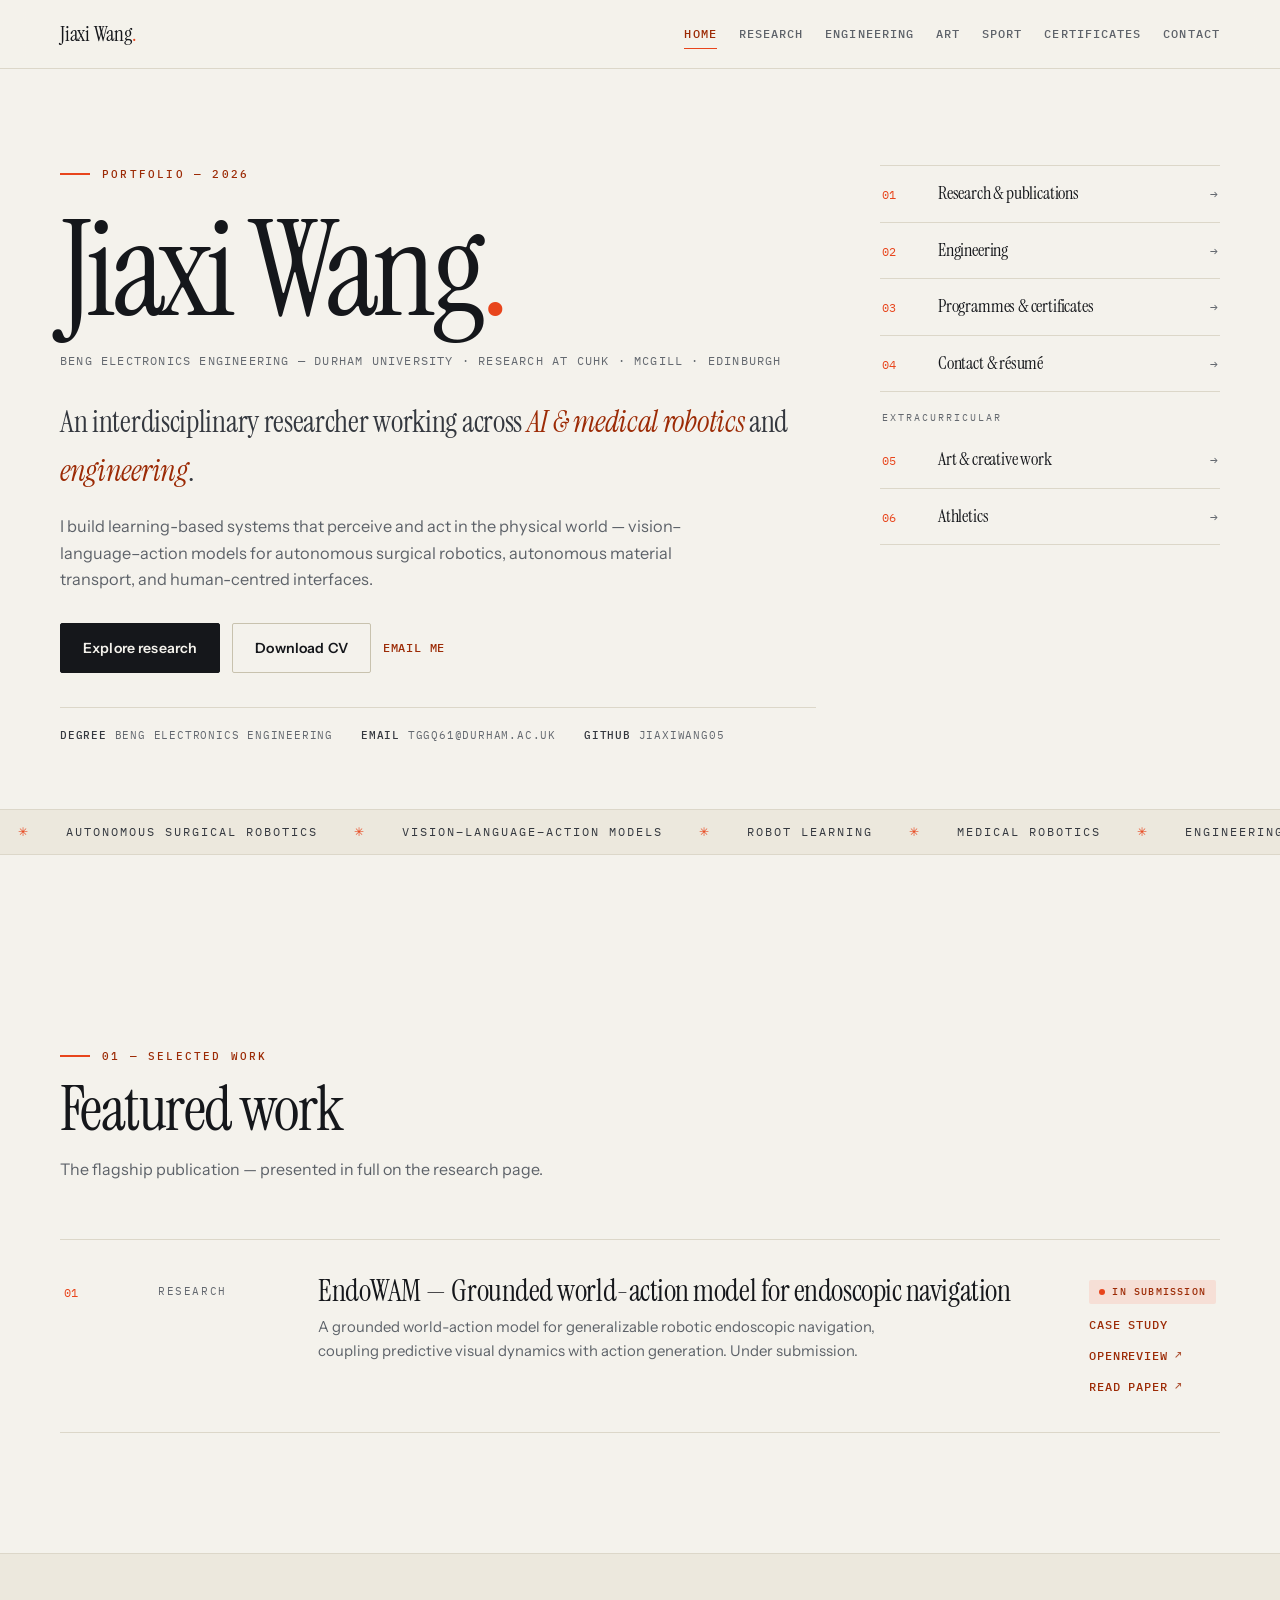
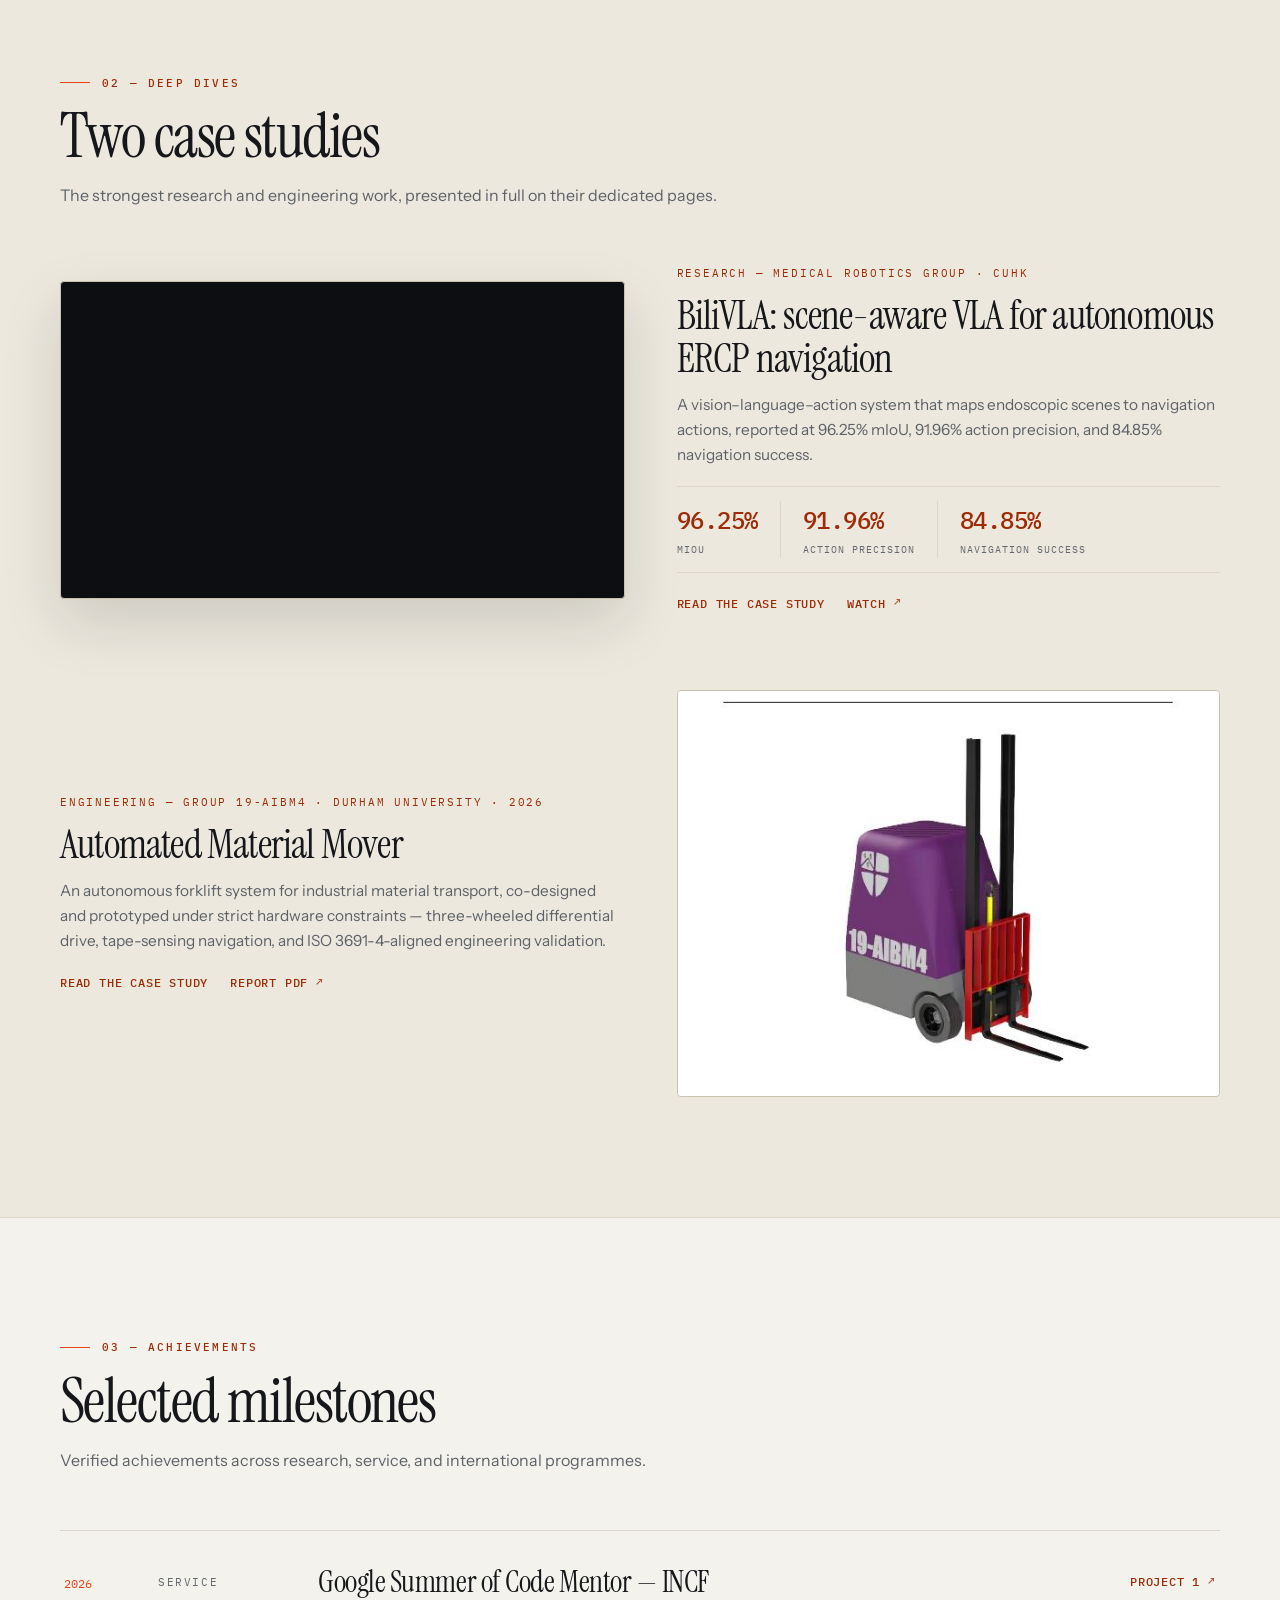
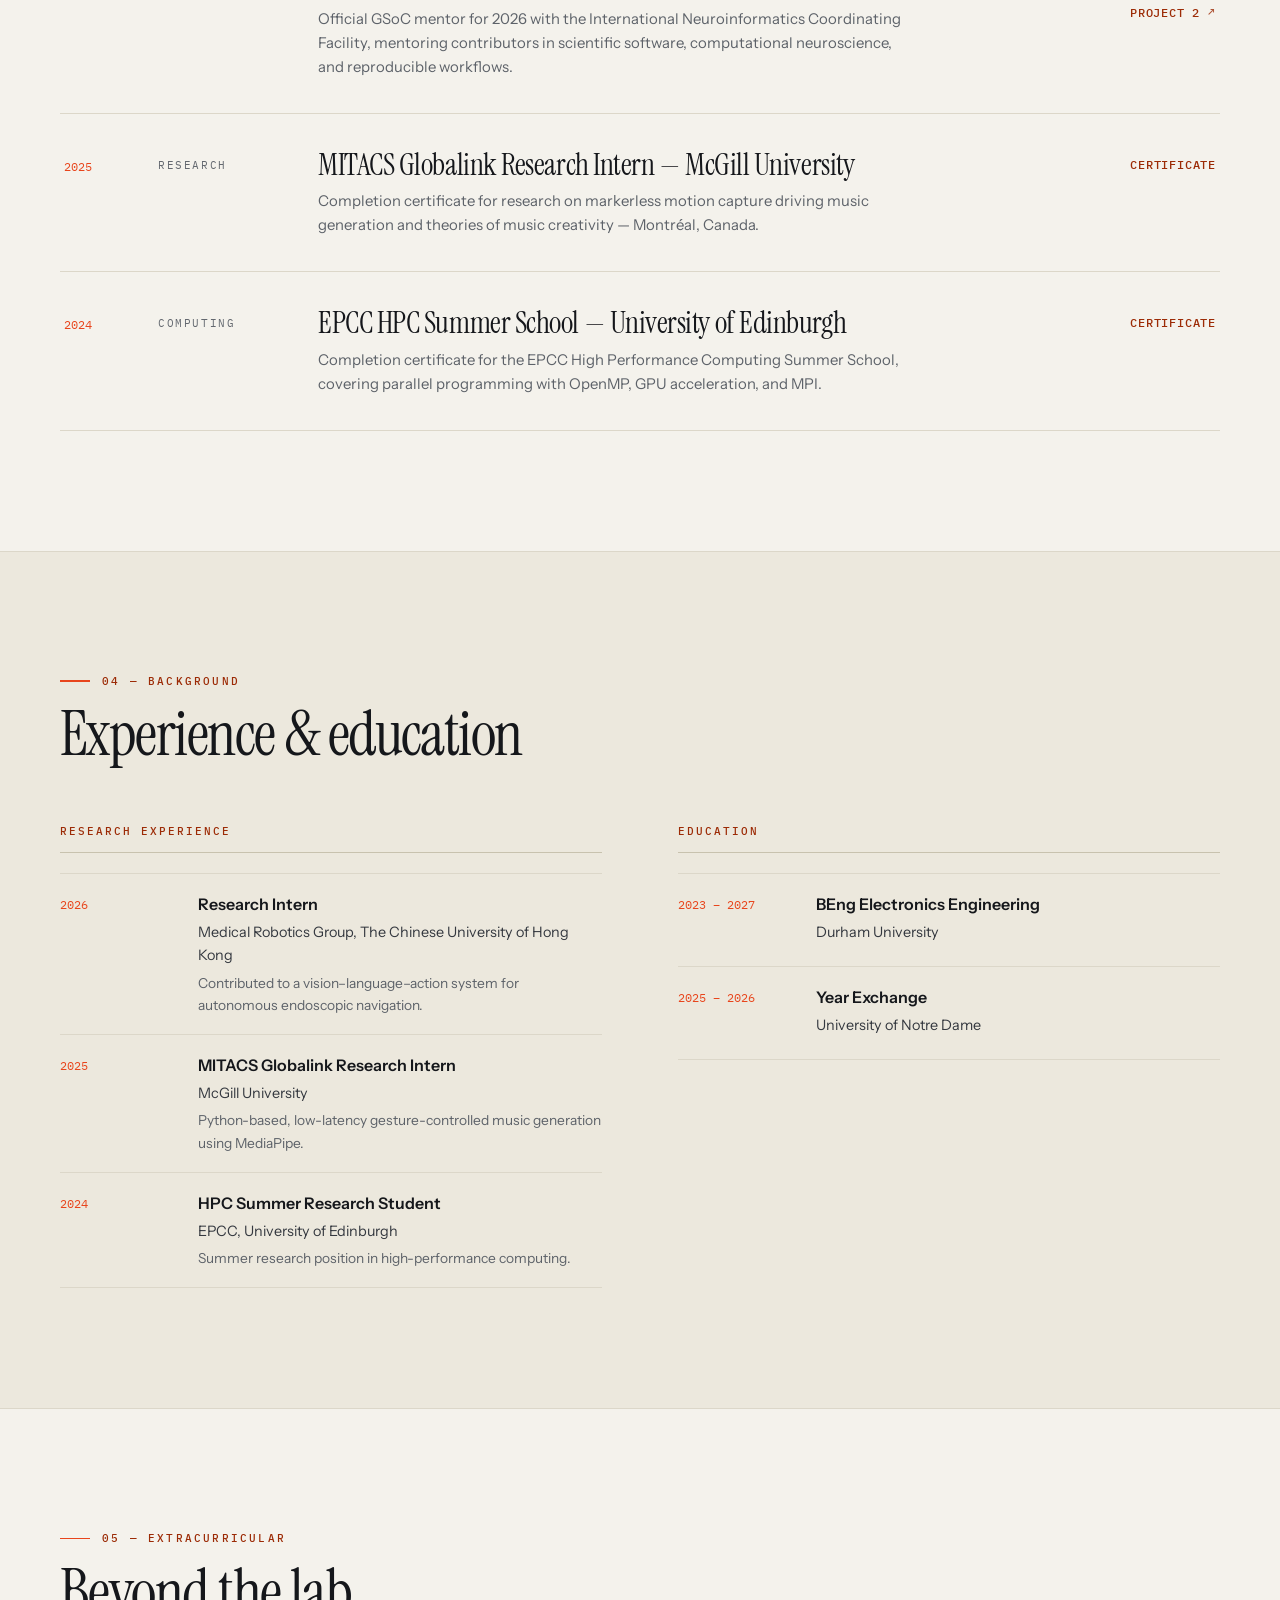
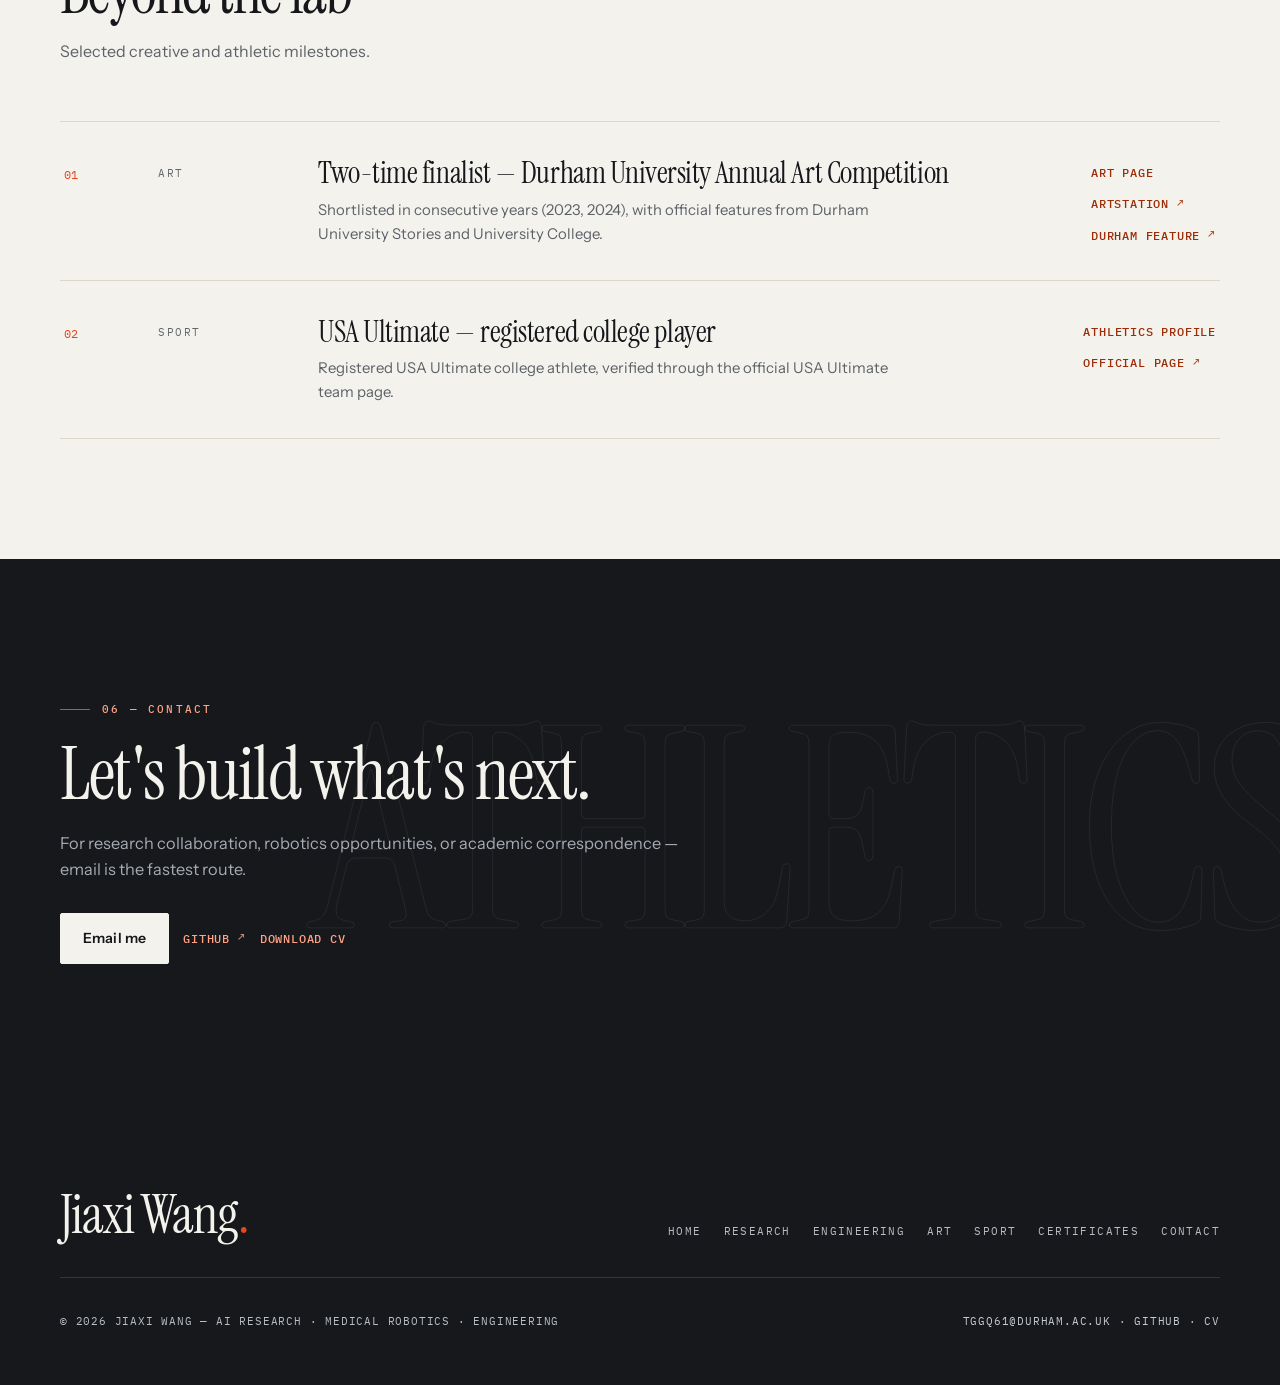
==== commit 13cd4eff: "Homepage featured work: feature only the EndoWAM publication" ====
--- a/index.html
+++ b/index.html
@@ -120,7 +120,7 @@
         <div class="section__head" data-reveal>
           <p class="eyebrow">01 — Selected work</p>
           <h2 id="work-title" class="section__title">Featured work</h2>
-          <p class="section__lead">A curated index across research, engineering, creative practice, sport, and international programmes.</p>
+          <p class="section__lead">The flagship publication — presented in full on the research page.</p>
         </div>
 
         <div class="catalog">
@@ -136,57 +136,6 @@
               <a class="link-arrow" href="research.html#endowam">Case study</a>
               <a class="link-arrow" href="https://openreview.net/forum?id=tMKXzwa7tP" target="_blank" rel="noopener noreferrer">OpenReview<span class="ext" aria-hidden="true">↗</span></a>
               <a class="link-arrow" href="assets/pdfs/endowam-in-submission.pdf">Read paper<span class="ext" aria-hidden="true">↗</span></a>
-            </div>
-          </article>
-
-          <article class="catalog__row" data-reveal>
-            <span class="catalog__num">02</span>
-            <span class="catalog__cat">Research</span>
-            <div>
-              <h3 class="catalog__title">BiliVLA — Scene-aware VLA for autonomous ERCP navigation</h3>
-              <p class="catalog__desc">Contributed to a scene-aware vision–language–action system for autonomous endoscopic navigation — CUHK Medical Robotics Group. 96.25% mIoU · 91.96% action precision · 84.85% navigation success.</p>
-            </div>
-            <div class="catalog__actions">
-              <a class="link-arrow" href="research.html#bilivla">Case study</a>
-              <a class="link-arrow" href="https://www.youtube.com/watch?v=ht9N5xxEOZo" target="_blank" rel="noopener noreferrer">Watch<span class="ext" aria-hidden="true">↗</span></a>
-            </div>
-          </article>
-
-          <article class="catalog__row" data-reveal>
-            <span class="catalog__num">03</span>
-            <span class="catalog__cat">Engineering</span>
-            <div>
-              <h3 class="catalog__title">Automated Material Mover</h3>
-              <p class="catalog__desc">Co-designed and prototyped an autonomous forklift system for industrial material transport under strict hardware constraints — mechanical design, electronics, sensing, and iterative reliability testing.</p>
-            </div>
-            <div class="catalog__actions">
-              <a class="link-arrow" href="engineering.html">Case study</a>
-              <a class="link-arrow" href="assets/pdfs/automated-material-mover-report.pdf">Report<span class="ext" aria-hidden="true">↗</span></a>
-            </div>
-          </article>
-
-          <article class="catalog__row" data-reveal>
-            <span class="catalog__num">04</span>
-            <span class="catalog__cat">Research</span>
-            <div>
-              <h3 class="catalog__title">Trileg-ESD — vision-guided magnetic soft robot</h3>
-              <p class="catalog__desc">Miniature magnetic soft robots for auxiliary tissue manipulation, with a vision-language-action co-pilot for submucosal exposure.</p>
-            </div>
-            <div class="catalog__actions">
-              <a class="link-arrow" href="research.html#trileg">Case study</a>
-              <a class="link-arrow" href="https://www.youtube.com/watch?v=w_X_qKwpm0w" target="_blank" rel="noopener noreferrer">Watch 翻开黏膜 demo<span class="ext" aria-hidden="true">↗</span></a>
-            </div>
-          </article>
-
-          <article class="catalog__row" data-reveal>
-            <span class="catalog__num">05</span>
-            <span class="catalog__cat">Programmes</span>
-            <div>
-              <h3 class="catalog__title">International programmes &amp; certifications</h3>
-              <p class="catalog__desc">EPCC HPC Summer School (Edinburgh, 2024) and MITACS Globalink (McGill, 2025) completion certificates, with previews and downloads.</p>
-            </div>
-            <div class="catalog__actions">
-              <a class="link-arrow" href="certificates.html">Certificates</a>
             </div>
           </article>
         </div>
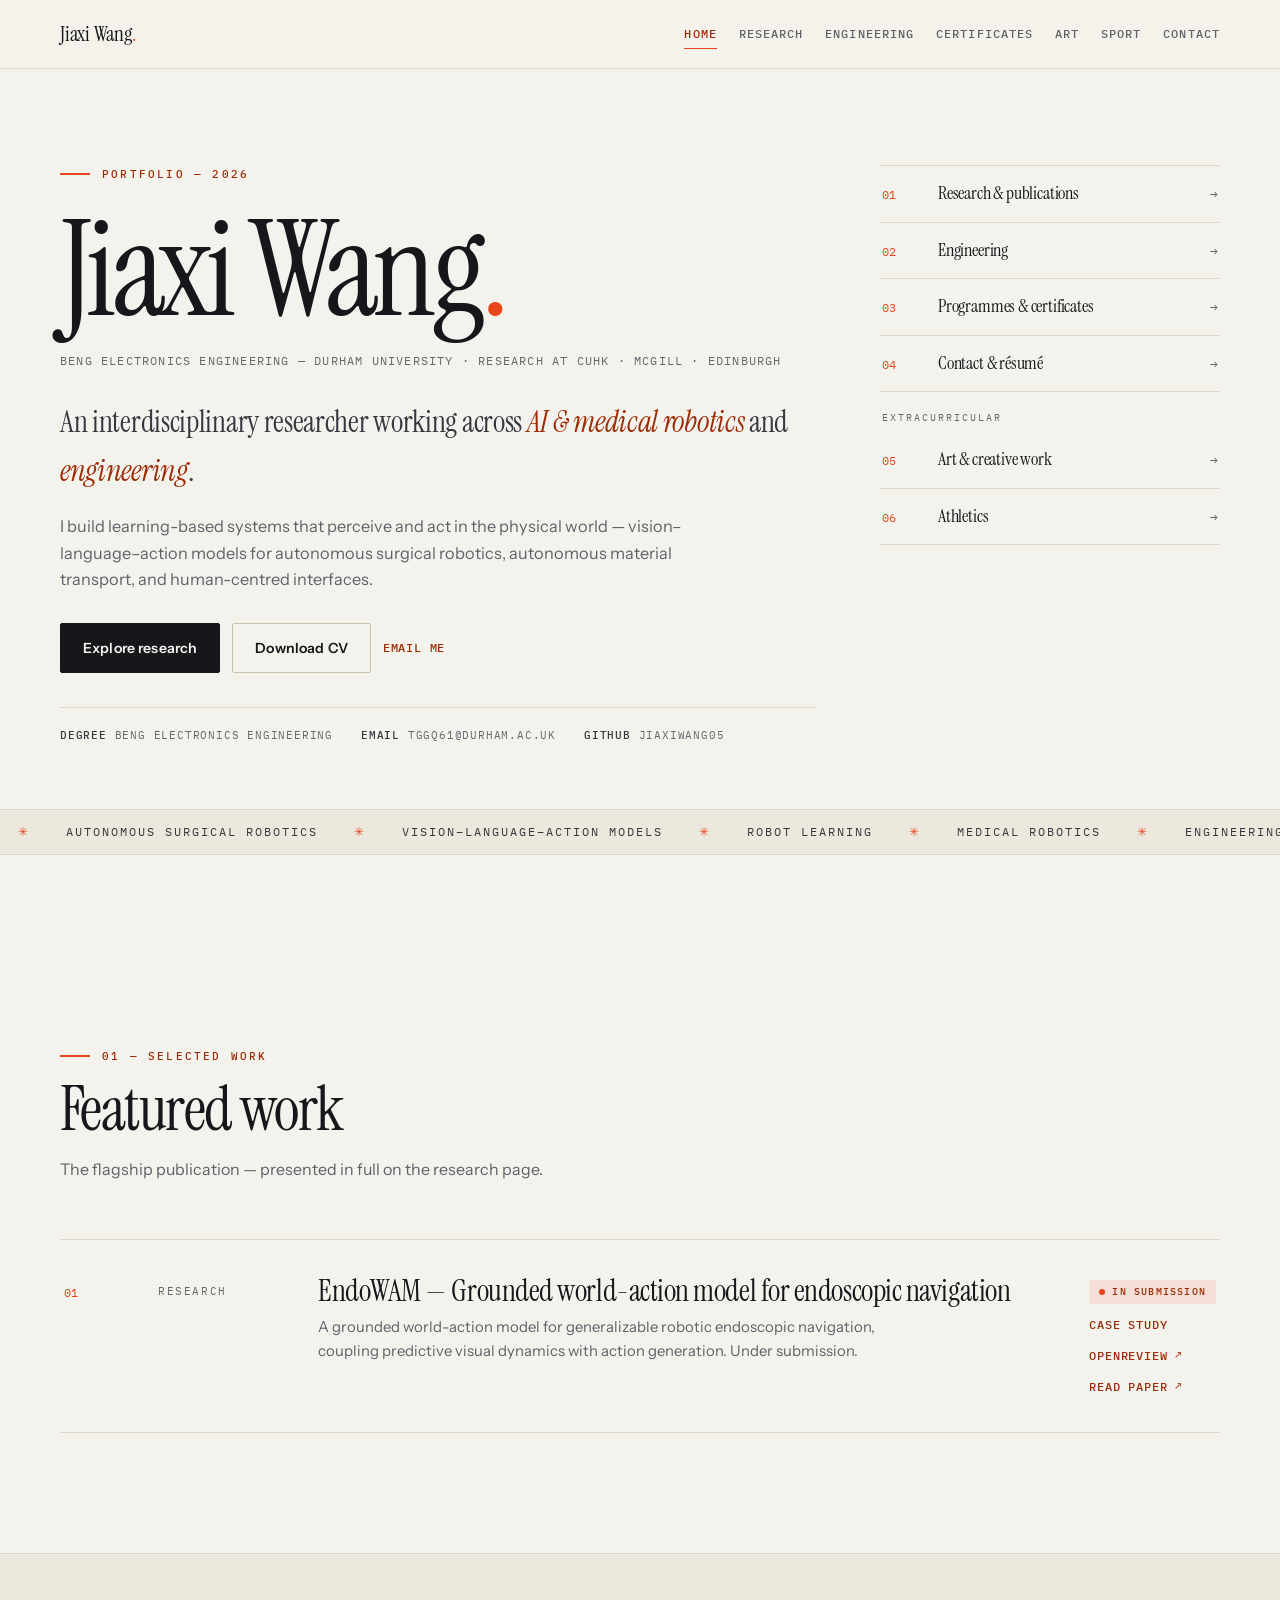
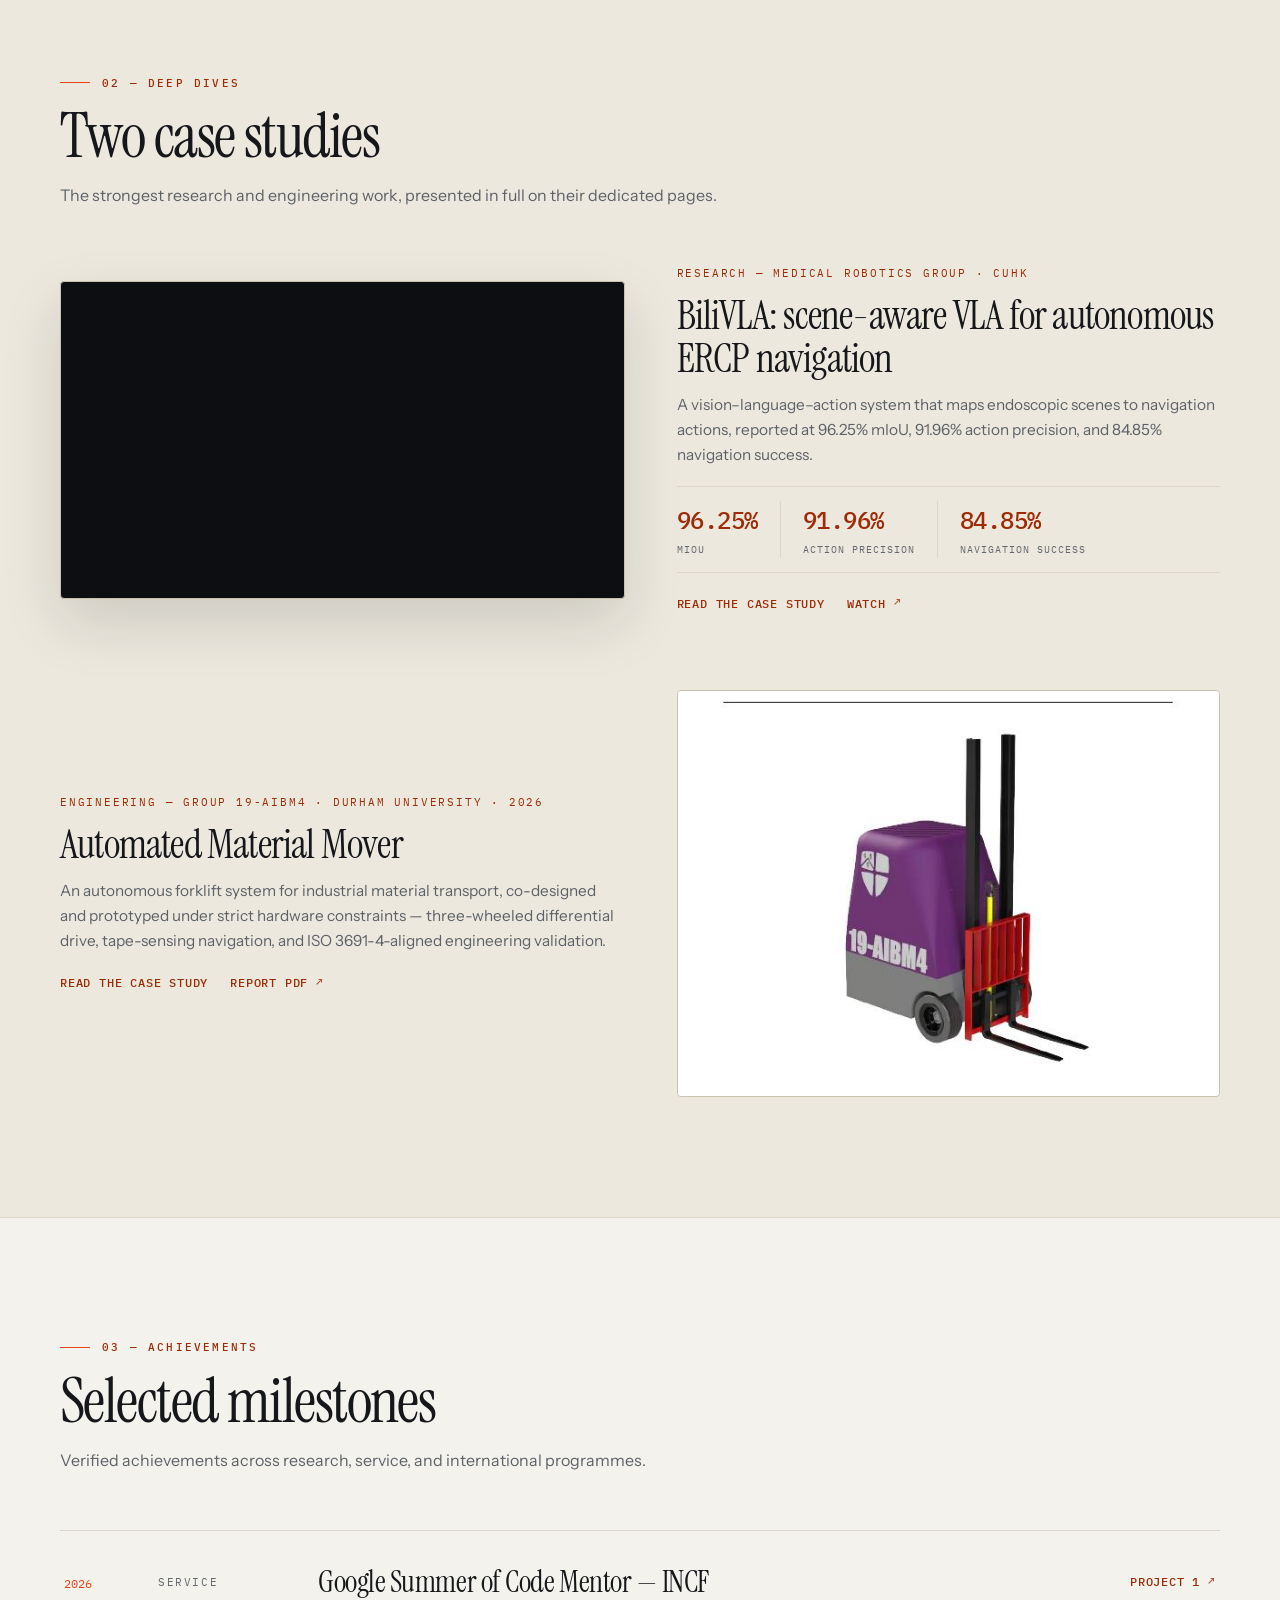
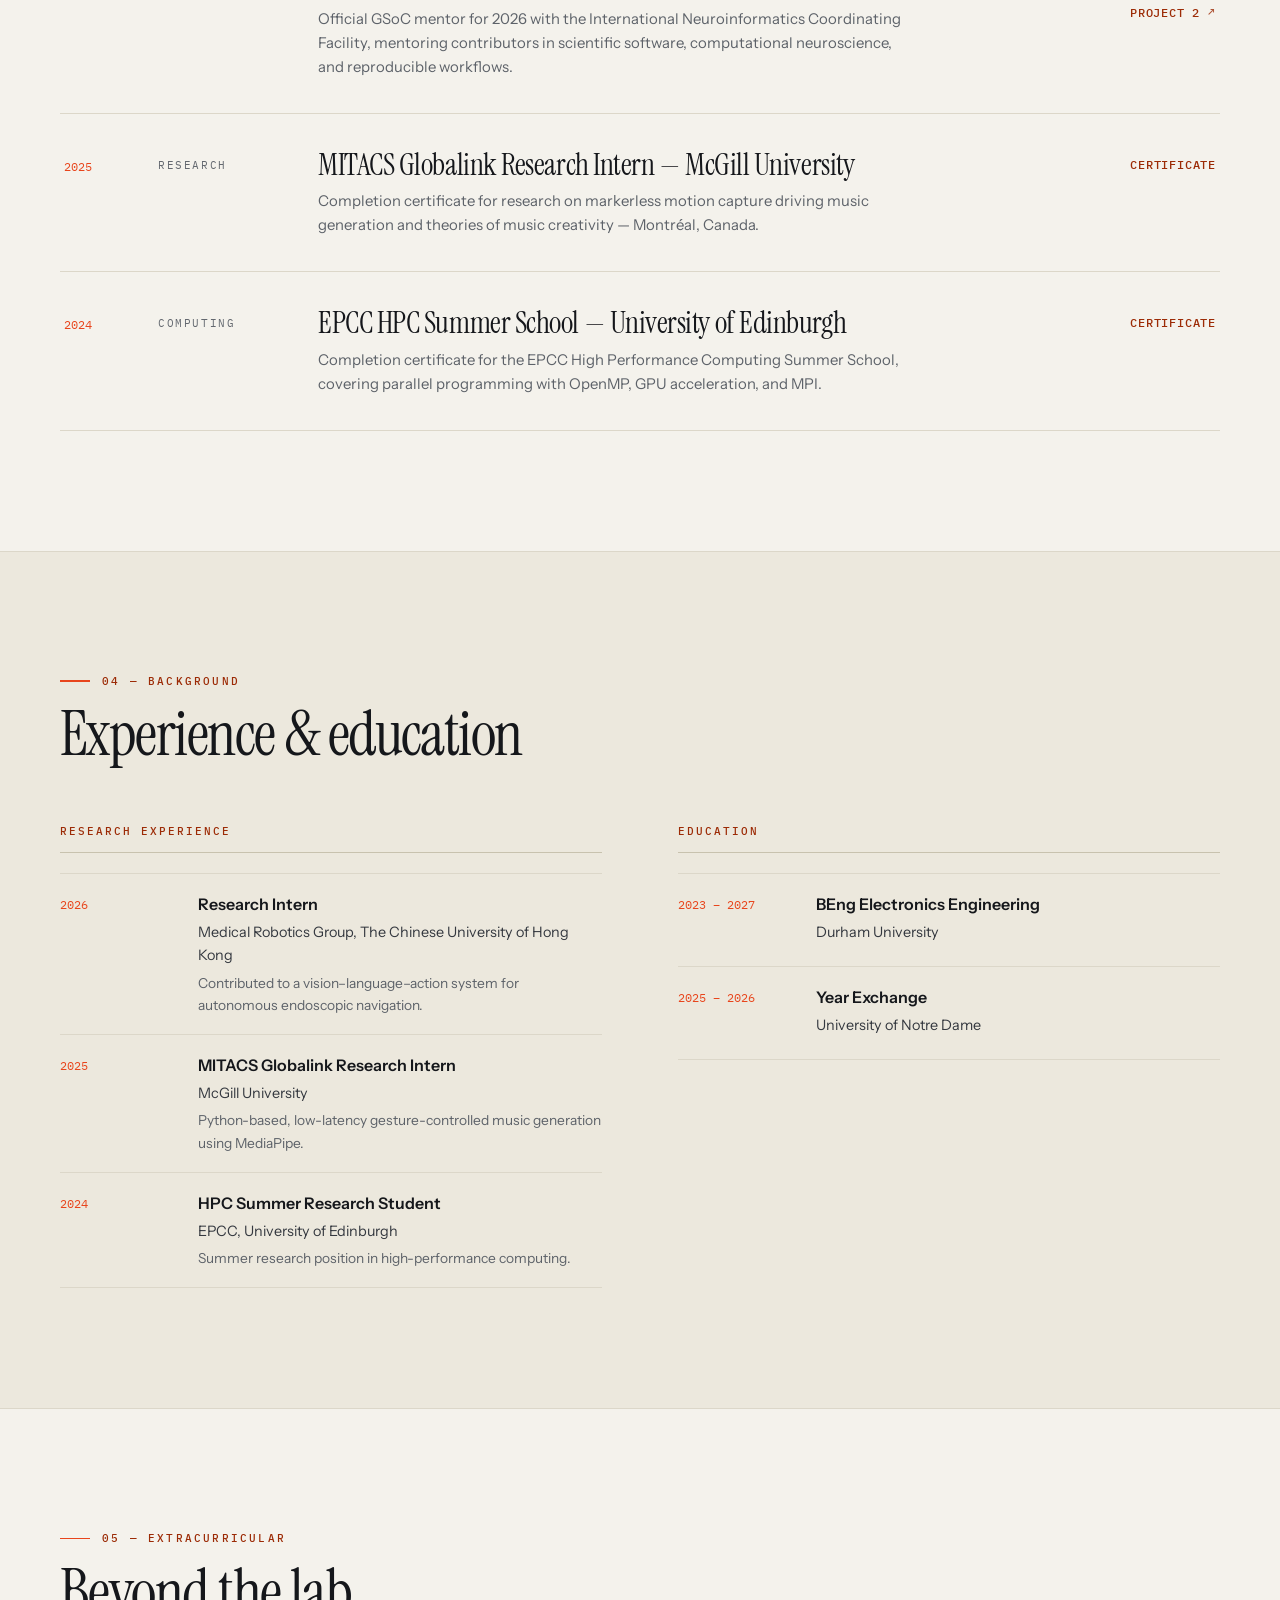
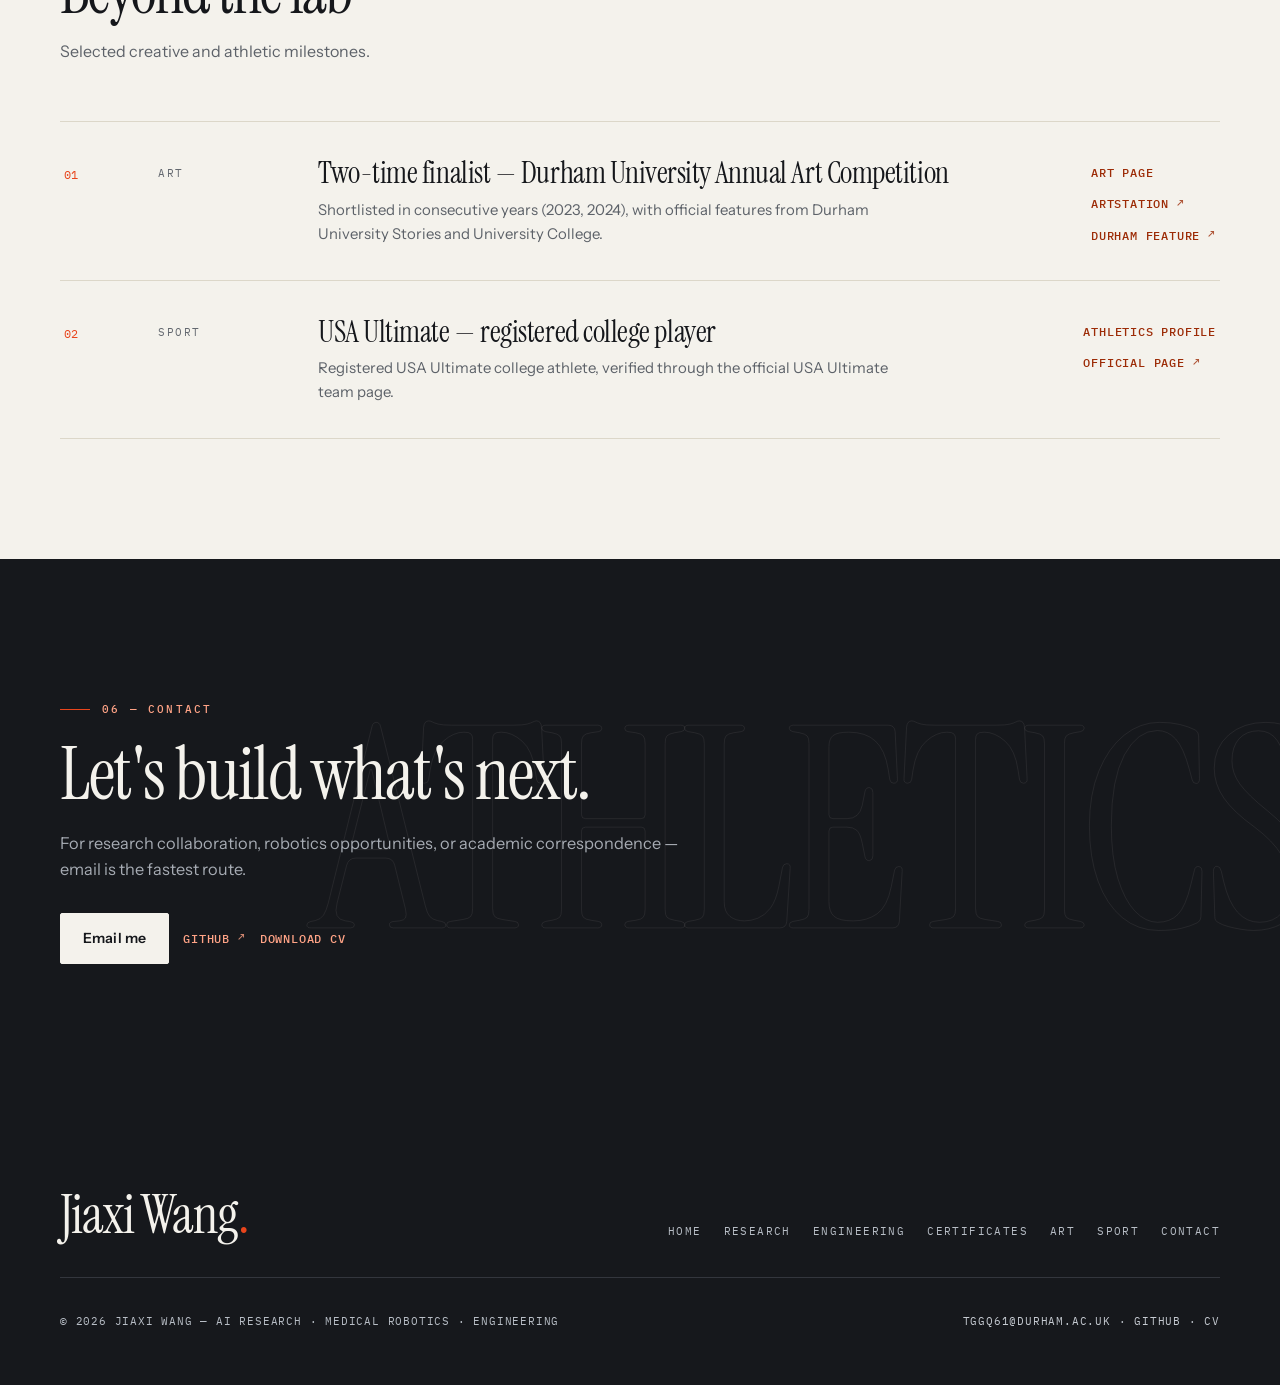
==== commit f2350cf7: "Reorder navigation: Certificates before Art and Sport" ====
--- a/index.html
+++ b/index.html
@@ -46,14 +46,14 @@
     <nav class="nav" aria-label="Primary">
       <a class="nav__brand" href="index.html">Jiaxi Wang<em>.</em></a>
       <ul class="nav__links" id="nav-links">
-        <li><a href="index.html" class="is-active" aria-current="page">Home</a></li>
-        <li><a href="research.html">Research</a></li>
-        <li><a href="engineering.html">Engineering</a></li>
-        <li><a href="art.html">Art</a></li>
-        <li><a href="sport.html">Sport</a></li>
-        <li><a href="certificates.html">Certificates</a></li>
-        <li><a href="contact.html">Contact</a></li>
-      </ul>
+          <li><a href="index.html" class="is-active" aria-current="page">Home</a></li>
+          <li><a href="research.html">Research</a></li>
+          <li><a href="engineering.html">Engineering</a></li>
+          <li><a href="certificates.html">Certificates</a></li>
+          <li><a href="art.html">Art</a></li>
+          <li><a href="sport.html">Sport</a></li>
+          <li><a href="contact.html">Contact</a></li>
+        </ul>
       <button class="nav__toggle" type="button" aria-expanded="false" aria-controls="nav-links" aria-label="Toggle navigation menu">
         <span class="nav__toggle-bar" aria-hidden="true"></span>
         <span class="nav__toggle-bar" aria-hidden="true"></span>
@@ -368,9 +368,9 @@
           <li><a href="index.html">Home</a></li>
           <li><a href="research.html">Research</a></li>
           <li><a href="engineering.html">Engineering</a></li>
+          <li><a href="certificates.html">Certificates</a></li>
           <li><a href="art.html">Art</a></li>
           <li><a href="sport.html">Sport</a></li>
-          <li><a href="certificates.html">Certificates</a></li>
           <li><a href="contact.html">Contact</a></li>
         </ul>
       </div>
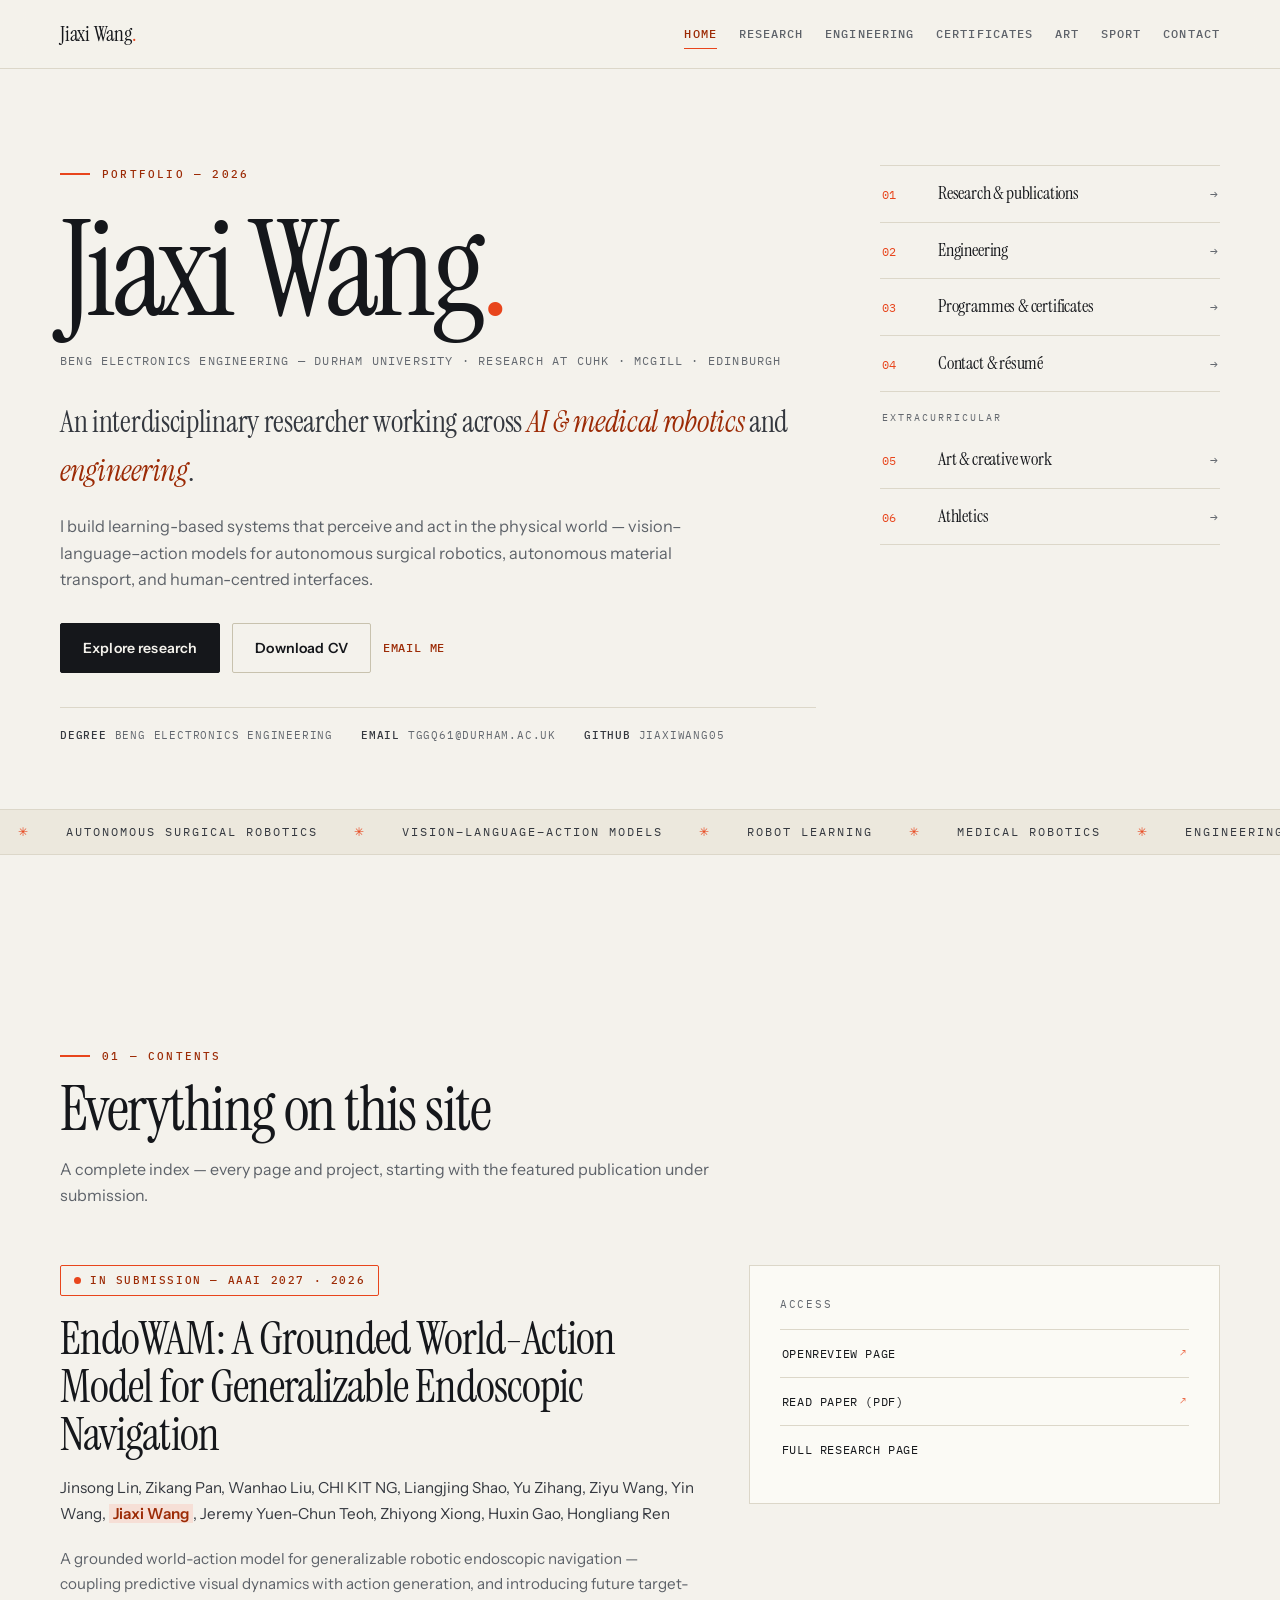
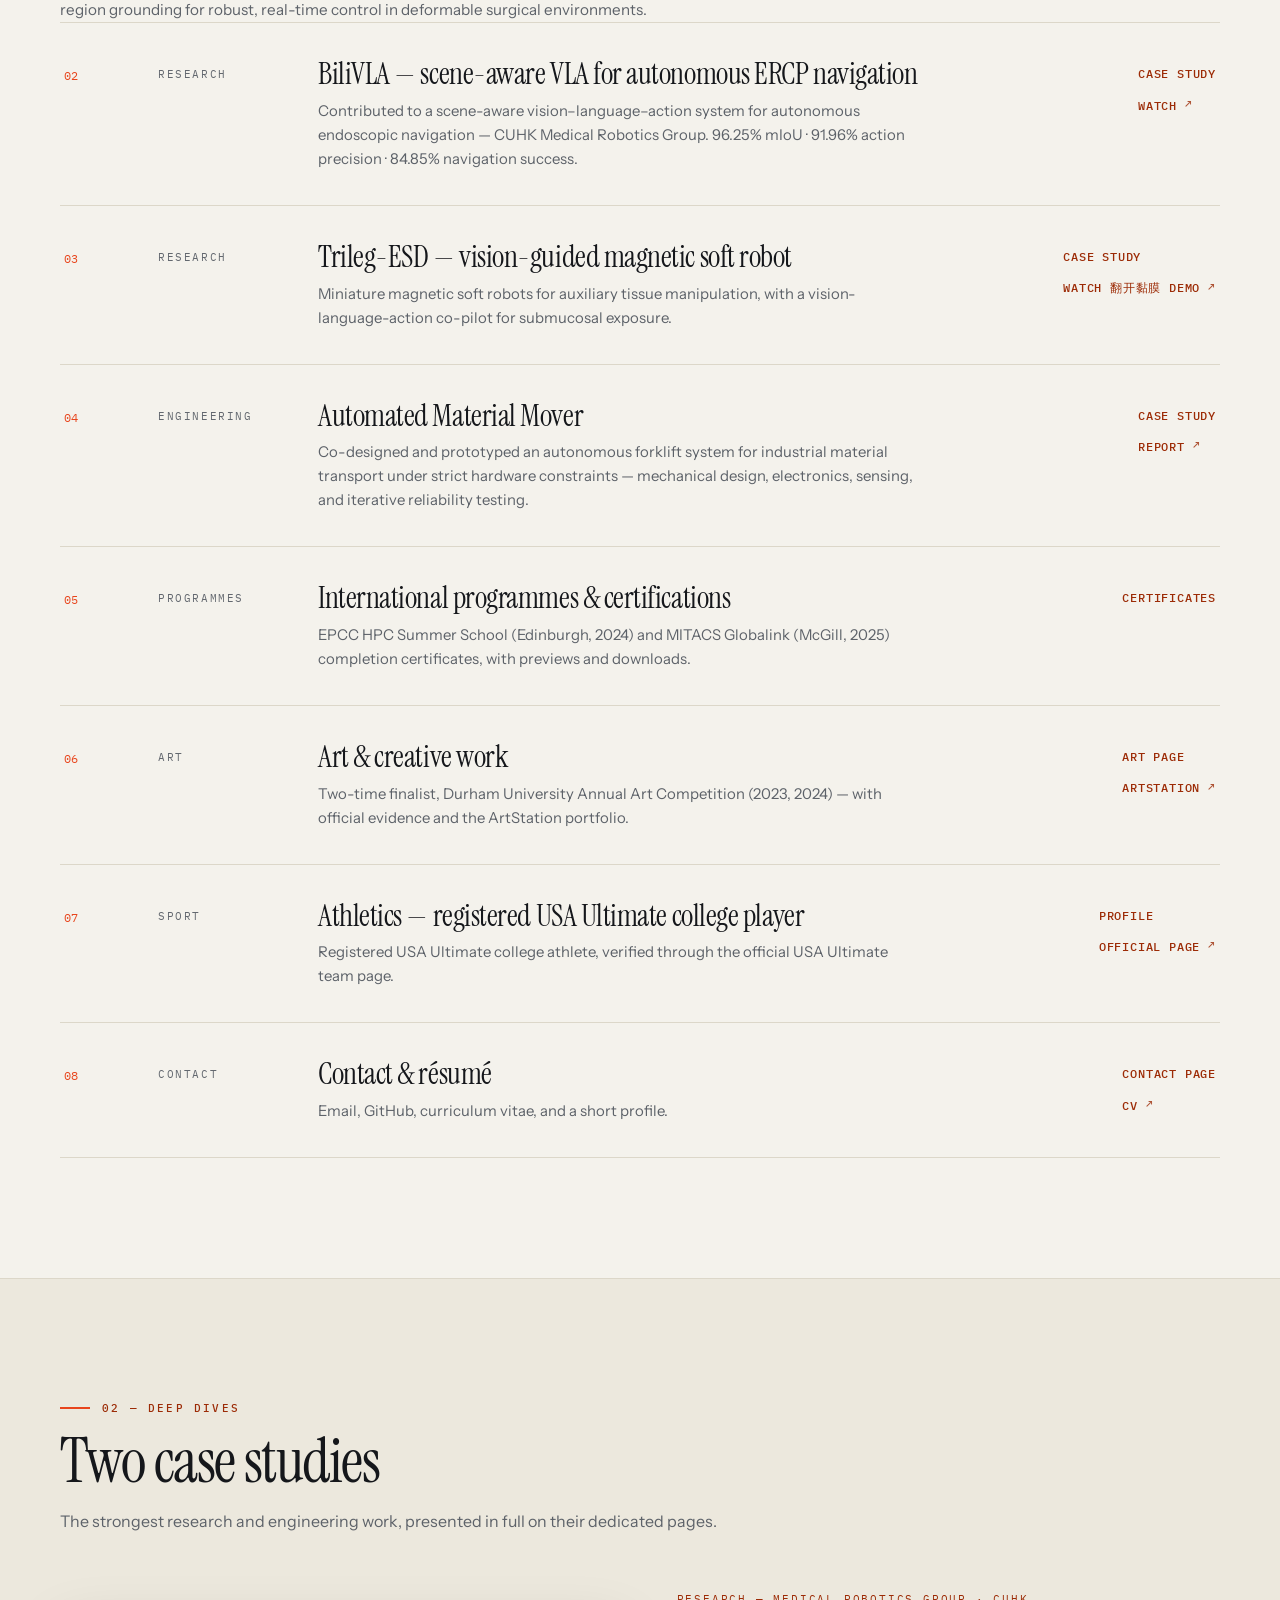
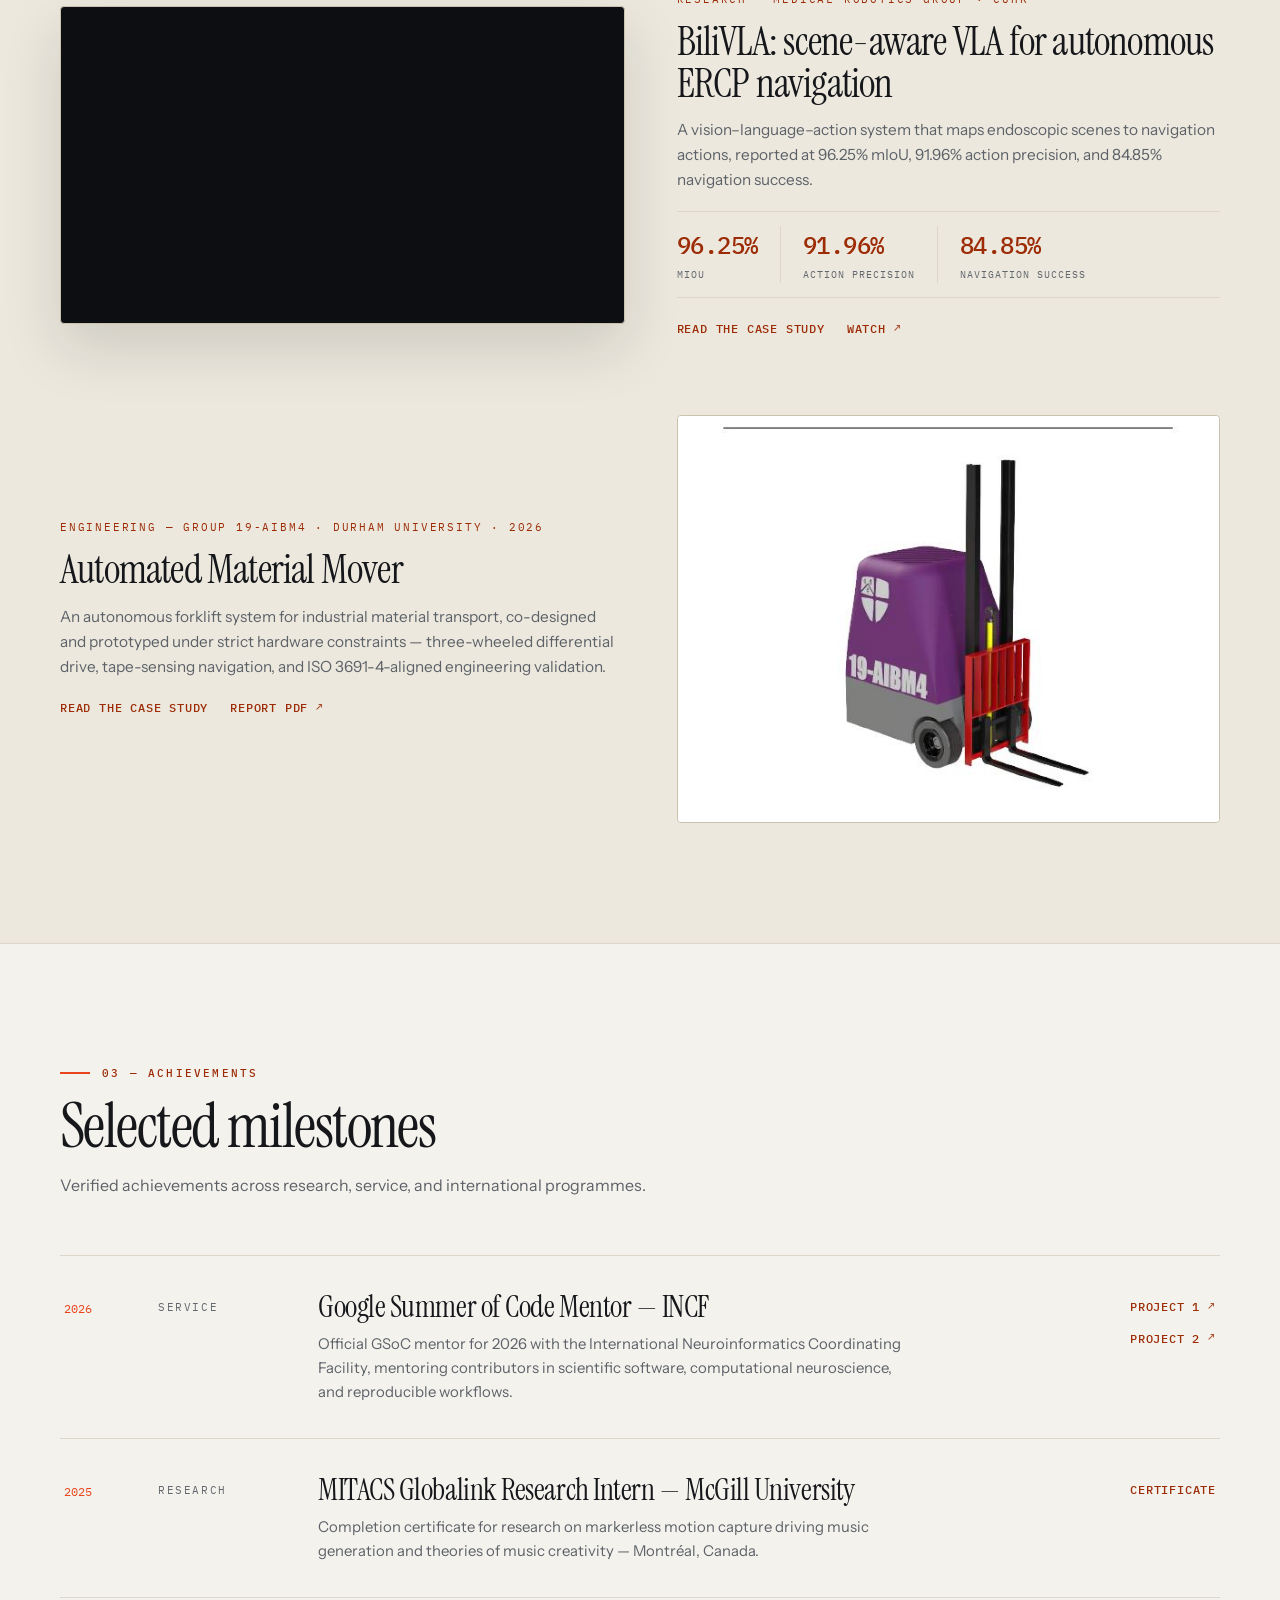
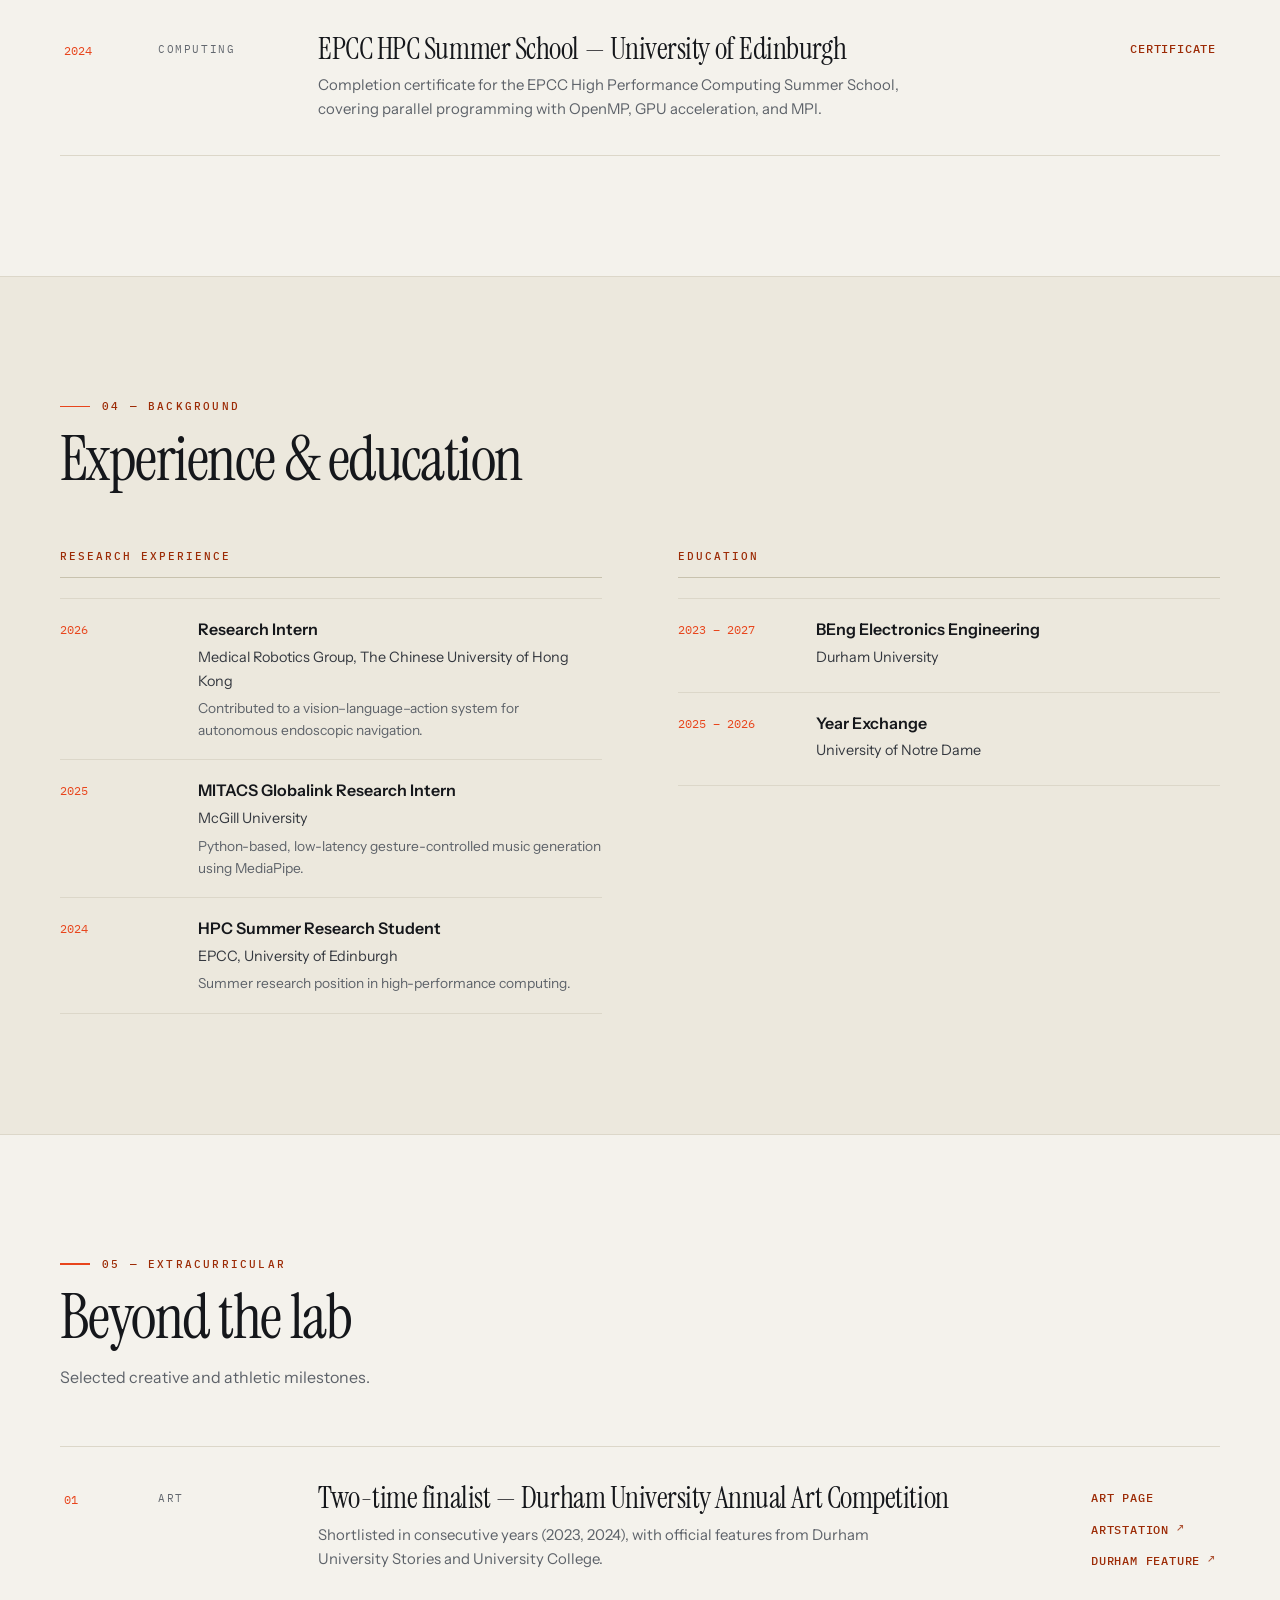
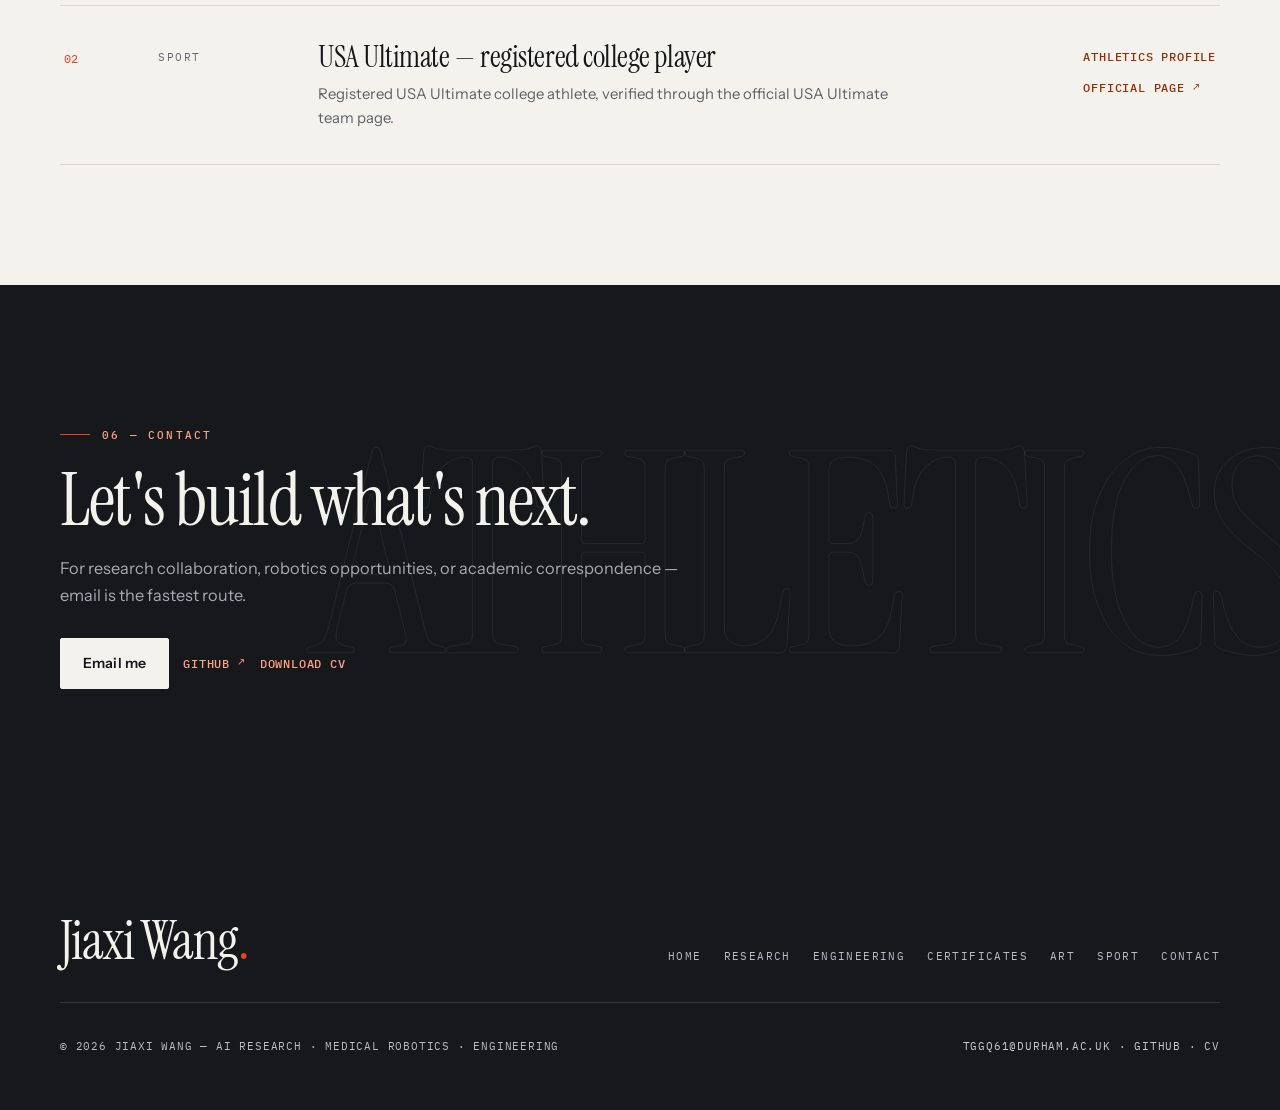
==== commit 5c3d6239: "Homepage as full contents index: feature EndoWAM, index all pages" ====
--- a/index.html
+++ b/index.html
@@ -114,28 +114,122 @@
       </div>
     </section>
 
-    <!-- ============ SELECTED WORK INDEX ============ -->
-    <section id="work" class="section" aria-labelledby="work-title">
+    <!-- ============ CONTENTS INDEX ============ -->
+    <section id="contents" class="section" aria-labelledby="contents-title">
       <div class="wrap">
         <div class="section__head" data-reveal>
-          <p class="eyebrow">01 — Selected work</p>
-          <h2 id="work-title" class="section__title">Featured work</h2>
-          <p class="section__lead">The flagship publication — presented in full on the research page.</p>
-        </div>
-
+          <p class="eyebrow">01 — Contents</p>
+          <h2 id="contents-title" class="section__title">Everything on this site</h2>
+          <p class="section__lead">A complete index — every page and project, starting with the featured publication under submission.</p>
+        </div>
+
+        <!-- featured publication -->
+        <div class="paper-feature" data-reveal>
+          <div>
+            <p class="paper-feature__status">In submission — AAAI 2027 · 2026</p>
+            <h3 class="paper-feature__title"><a href="https://openreview.net/forum?id=tMKXzwa7tP" target="_blank" rel="noopener noreferrer">EndoWAM: A Grounded World-Action Model for Generalizable Endoscopic Navigation</a></h3>
+            <p class="paper-feature__authors">Jinsong Lin, Zikang Pan, Wanhao Liu, CHI KIT NG, Liangjing Shao, Yu Zihang, Ziyu Wang, Yin Wang, <strong>Jiaxi Wang</strong>, Jeremy Yuen-Chun Teoh, Zhiyong Xiong, Huxin Gao, Hongliang Ren</p>
+            <p class="paper-feature__abstract">A grounded world-action model for generalizable robotic endoscopic navigation — coupling predictive visual dynamics with action generation, and introducing future target-region grounding for robust, real-time control in deformable surgical environments.</p>
+          </div>
+          <aside class="actions-panel">
+            <p class="actions-panel__label">Access</p>
+            <ul class="actions-panel__list">
+              <li><a href="https://openreview.net/forum?id=tMKXzwa7tP" target="_blank" rel="noopener noreferrer">OpenReview page<span class="ext" aria-hidden="true">↗</span></a></li>
+              <li><a href="assets/pdfs/endowam-in-submission.pdf">Read paper (PDF)<span class="ext" aria-hidden="true">↗</span></a></li>
+              <li><a href="research.html">Full research page</a></li>
+            </ul>
+          </aside>
+        </div>
+
+        <!-- full index -->
         <div class="catalog">
           <article class="catalog__row" data-reveal>
-            <span class="catalog__num">01</span>
+            <span class="catalog__num">02</span>
             <span class="catalog__cat">Research</span>
             <div>
-              <h3 class="catalog__title">EndoWAM — Grounded world-action model for endoscopic navigation</h3>
-              <p class="catalog__desc">A grounded world-action model for generalizable robotic endoscopic navigation, coupling predictive visual dynamics with action generation. Under submission.</p>
-            </div>
-            <div class="catalog__actions">
-              <span class="catalog__status">In submission</span>
-              <a class="link-arrow" href="research.html#endowam">Case study</a>
-              <a class="link-arrow" href="https://openreview.net/forum?id=tMKXzwa7tP" target="_blank" rel="noopener noreferrer">OpenReview<span class="ext" aria-hidden="true">↗</span></a>
-              <a class="link-arrow" href="assets/pdfs/endowam-in-submission.pdf">Read paper<span class="ext" aria-hidden="true">↗</span></a>
+              <h3 class="catalog__title">BiliVLA — scene-aware VLA for autonomous ERCP navigation</h3>
+              <p class="catalog__desc">Contributed to a scene-aware vision–language–action system for autonomous endoscopic navigation — CUHK Medical Robotics Group. 96.25% mIoU · 91.96% action precision · 84.85% navigation success.</p>
+            </div>
+            <div class="catalog__actions">
+              <a class="link-arrow" href="research.html#bilivla">Case study</a>
+              <a class="link-arrow" href="https://www.youtube.com/watch?v=ht9N5xxEOZo" target="_blank" rel="noopener noreferrer">Watch<span class="ext" aria-hidden="true">↗</span></a>
+            </div>
+          </article>
+
+          <article class="catalog__row" data-reveal>
+            <span class="catalog__num">03</span>
+            <span class="catalog__cat">Research</span>
+            <div>
+              <h3 class="catalog__title">Trileg-ESD — vision-guided magnetic soft robot</h3>
+              <p class="catalog__desc">Miniature magnetic soft robots for auxiliary tissue manipulation, with a vision-language-action co-pilot for submucosal exposure.</p>
+            </div>
+            <div class="catalog__actions">
+              <a class="link-arrow" href="research.html#trileg">Case study</a>
+              <a class="link-arrow" href="https://www.youtube.com/watch?v=w_X_qKwpm0w" target="_blank" rel="noopener noreferrer">Watch 翻开黏膜 demo<span class="ext" aria-hidden="true">↗</span></a>
+            </div>
+          </article>
+
+          <article class="catalog__row" data-reveal>
+            <span class="catalog__num">04</span>
+            <span class="catalog__cat">Engineering</span>
+            <div>
+              <h3 class="catalog__title">Automated Material Mover</h3>
+              <p class="catalog__desc">Co-designed and prototyped an autonomous forklift system for industrial material transport under strict hardware constraints — mechanical design, electronics, sensing, and iterative reliability testing.</p>
+            </div>
+            <div class="catalog__actions">
+              <a class="link-arrow" href="engineering.html">Case study</a>
+              <a class="link-arrow" href="assets/pdfs/automated-material-mover-report.pdf">Report<span class="ext" aria-hidden="true">↗</span></a>
+            </div>
+          </article>
+
+          <article class="catalog__row" data-reveal>
+            <span class="catalog__num">05</span>
+            <span class="catalog__cat">Programmes</span>
+            <div>
+              <h3 class="catalog__title">International programmes &amp; certifications</h3>
+              <p class="catalog__desc">EPCC HPC Summer School (Edinburgh, 2024) and MITACS Globalink (McGill, 2025) completion certificates, with previews and downloads.</p>
+            </div>
+            <div class="catalog__actions">
+              <a class="link-arrow" href="certificates.html">Certificates</a>
+            </div>
+          </article>
+
+          <article class="catalog__row" data-reveal>
+            <span class="catalog__num">06</span>
+            <span class="catalog__cat">Art</span>
+            <div>
+              <h3 class="catalog__title">Art &amp; creative work</h3>
+              <p class="catalog__desc">Two-time finalist, Durham University Annual Art Competition (2023, 2024) — with official evidence and the ArtStation portfolio.</p>
+            </div>
+            <div class="catalog__actions">
+              <a class="link-arrow" href="art.html">Art page</a>
+              <a class="link-arrow" href="https://www.artstation.com/alison-jiaxi-wang" target="_blank" rel="noopener noreferrer">ArtStation<span class="ext" aria-hidden="true">↗</span></a>
+            </div>
+          </article>
+
+          <article class="catalog__row" data-reveal>
+            <span class="catalog__num">07</span>
+            <span class="catalog__cat">Sport</span>
+            <div>
+              <h3 class="catalog__title">Athletics — registered USA Ultimate college player</h3>
+              <p class="catalog__desc">Registered USA Ultimate college athlete, verified through the official USA Ultimate team page.</p>
+            </div>
+            <div class="catalog__actions">
+              <a class="link-arrow" href="sport.html">Profile</a>
+              <a class="link-arrow" href="https://play.usaultimate.org/teams/events/Eventteam/?TeamId=EtYK%2BMTULOQ0FjijSrz%2B90YapbNQJKaujdNO5vxPdPw%3D" target="_blank" rel="noopener noreferrer">Official page<span class="ext" aria-hidden="true">↗</span></a>
+            </div>
+          </article>
+
+          <article class="catalog__row" data-reveal>
+            <span class="catalog__num">08</span>
+            <span class="catalog__cat">Contact</span>
+            <div>
+              <h3 class="catalog__title">Contact &amp; résumé</h3>
+              <p class="catalog__desc">Email, GitHub, curriculum vitae, and a short profile.</p>
+            </div>
+            <div class="catalog__actions">
+              <a class="link-arrow" href="contact.html">Contact page</a>
+              <a class="link-arrow" href="cv.pdf">CV<span class="ext" aria-hidden="true">↗</span></a>
             </div>
           </article>
         </div>
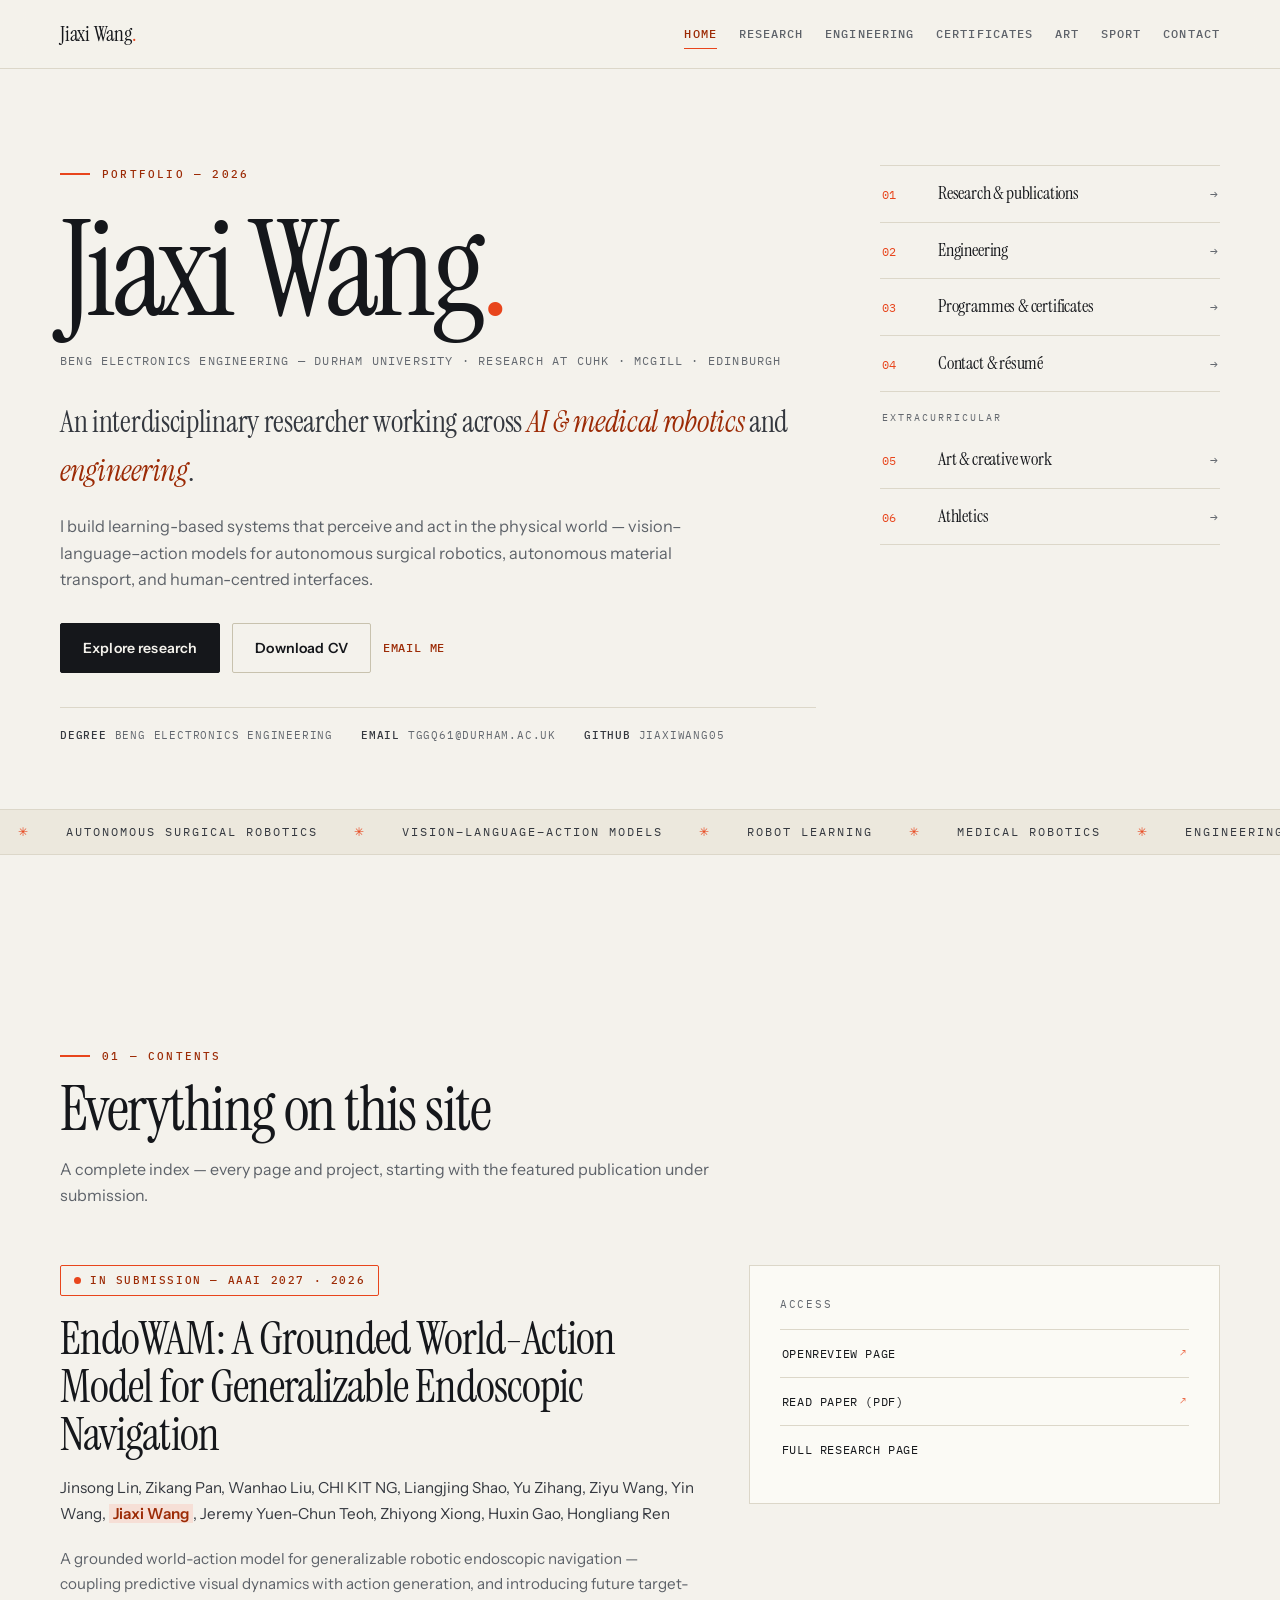
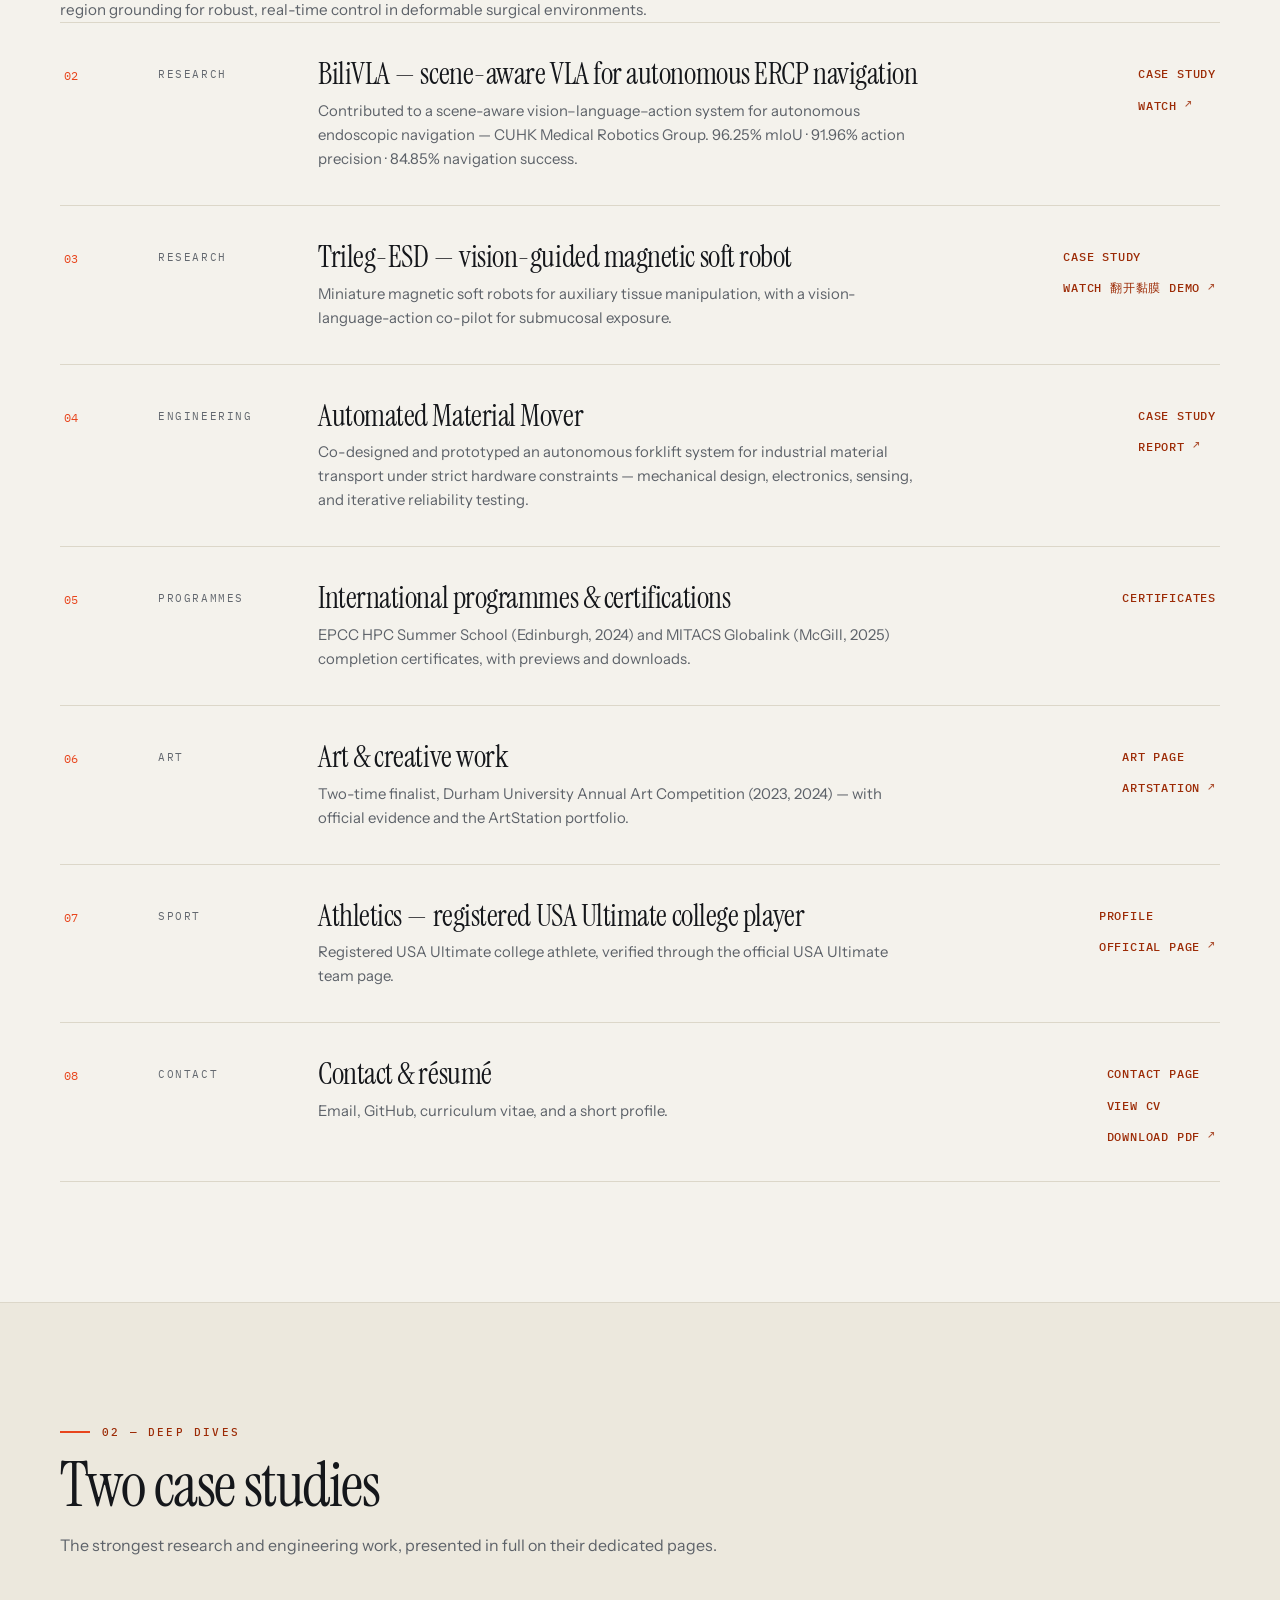
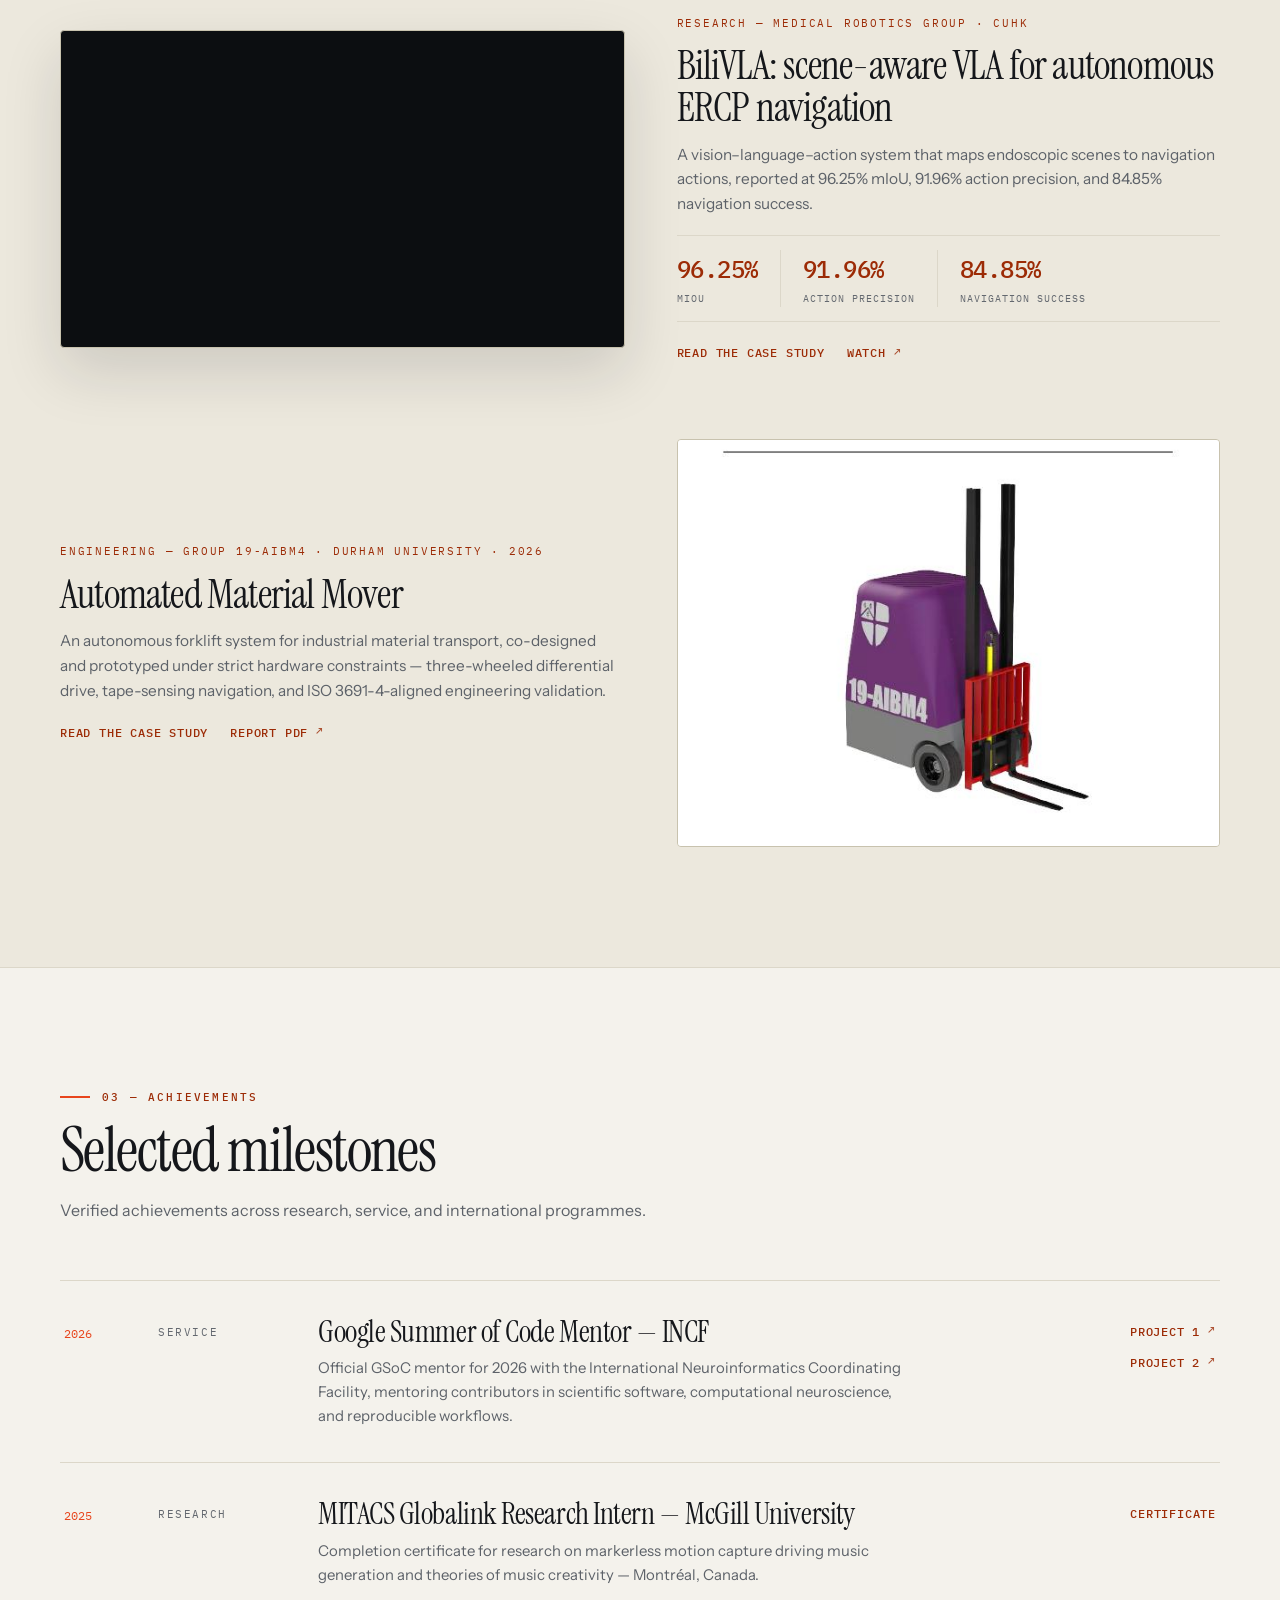
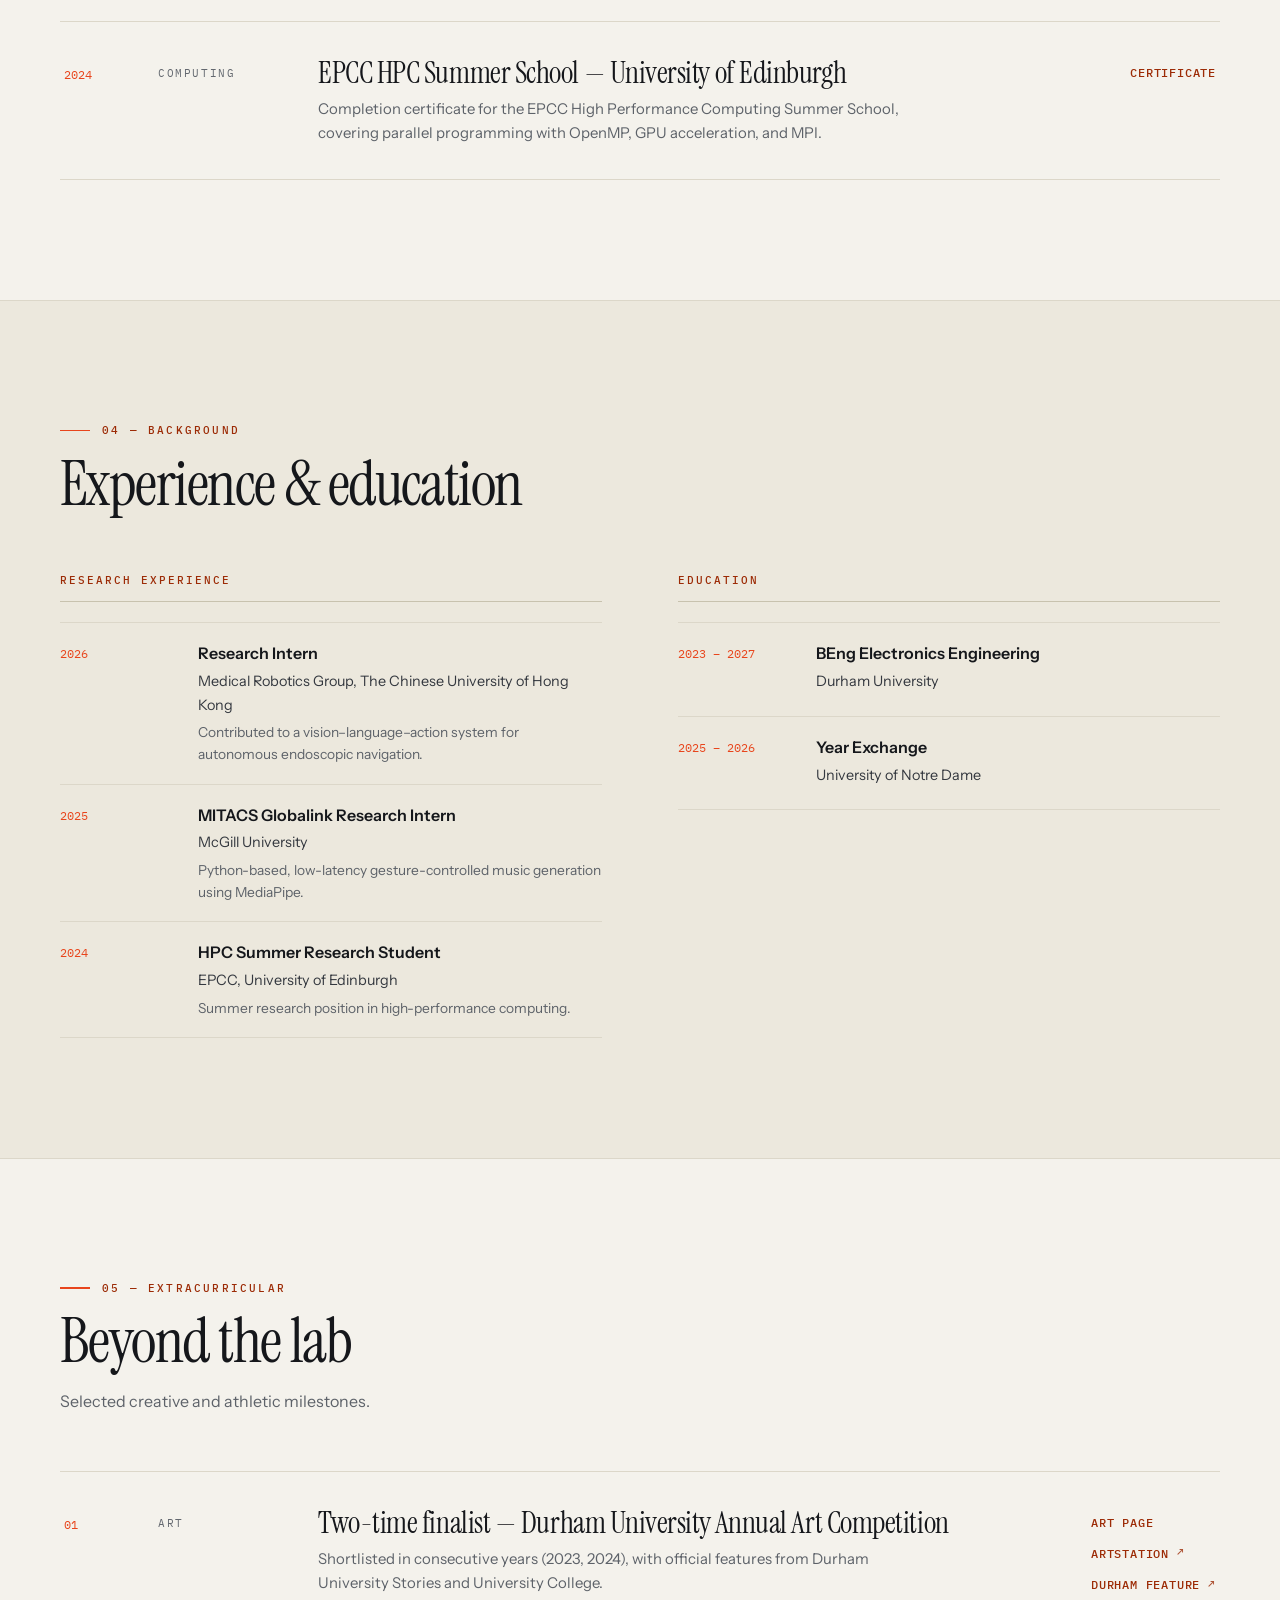
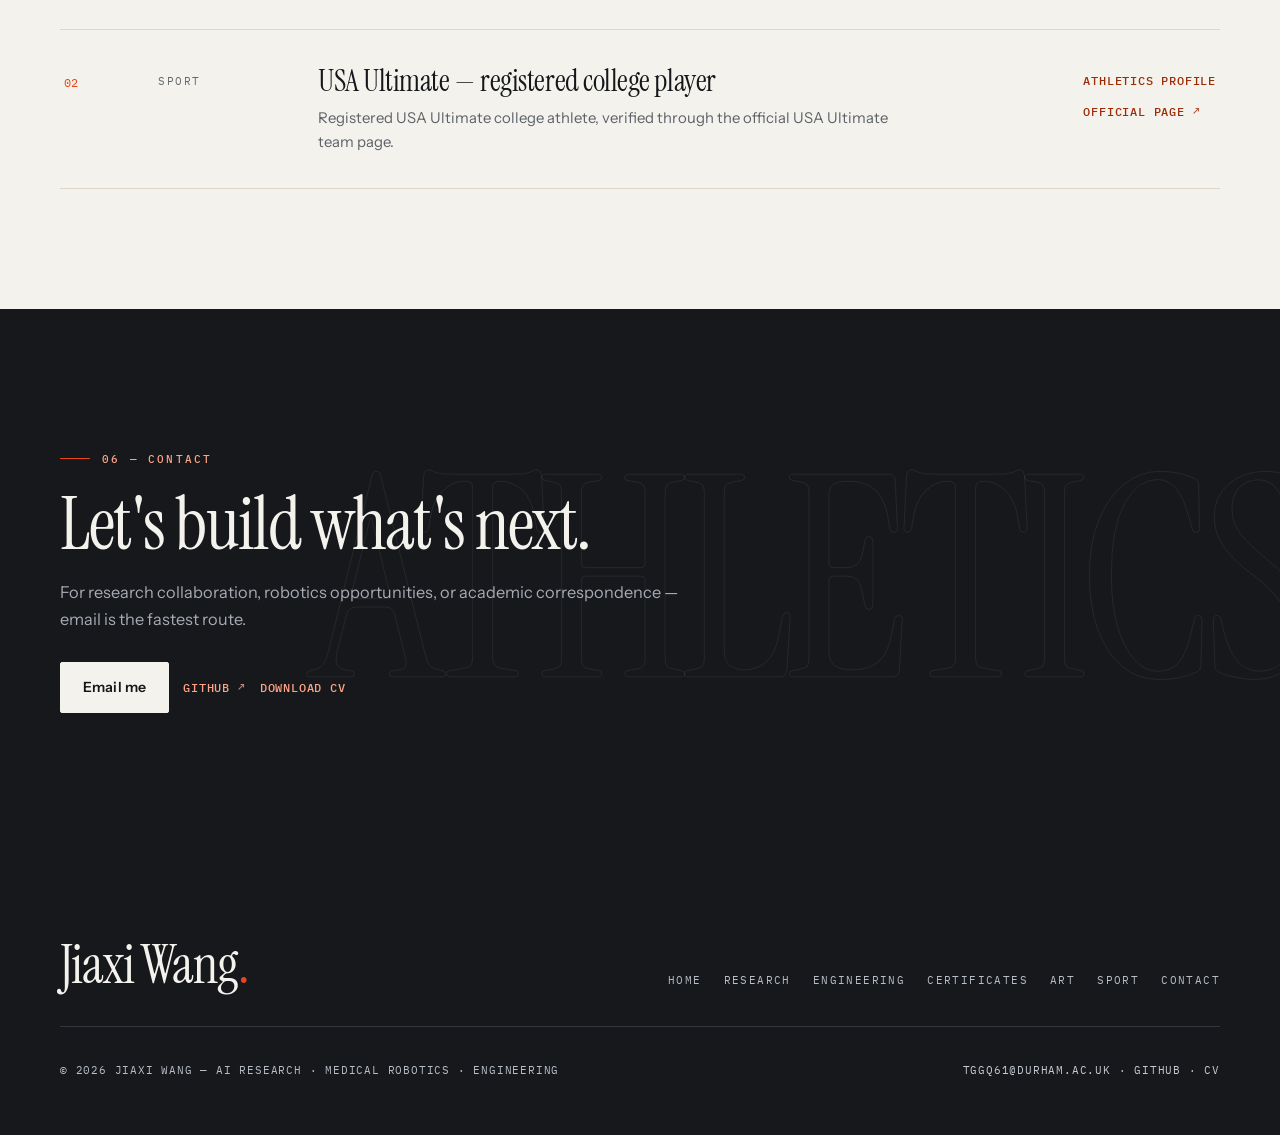
==== commit 05646e8e: "Display CV inline on contact page with download action" ====
--- a/index.html
+++ b/index.html
@@ -229,7 +229,8 @@
             </div>
             <div class="catalog__actions">
               <a class="link-arrow" href="contact.html">Contact page</a>
-              <a class="link-arrow" href="cv.pdf">CV<span class="ext" aria-hidden="true">↗</span></a>
+              <a class="link-arrow" href="contact.html#cv">View CV</a>
+              <a class="link-arrow" href="cv.pdf">Download PDF<span class="ext" aria-hidden="true">↗</span></a>
             </div>
           </article>
         </div>
--- a/style.css
+++ b/style.css
@@ -1325,6 +1325,15 @@
   margin-top: 28px;
 }
 
+.pdf-frame {
+  width: 100%;
+  height: clamp(620px, 82vh, 1100px);
+  border: 1px solid var(--line-2);
+  border-radius: 3px;
+  background: var(--field);
+  display: block;
+}
+
 /* ============ FOOTER ============ */
 
 .site-footer {
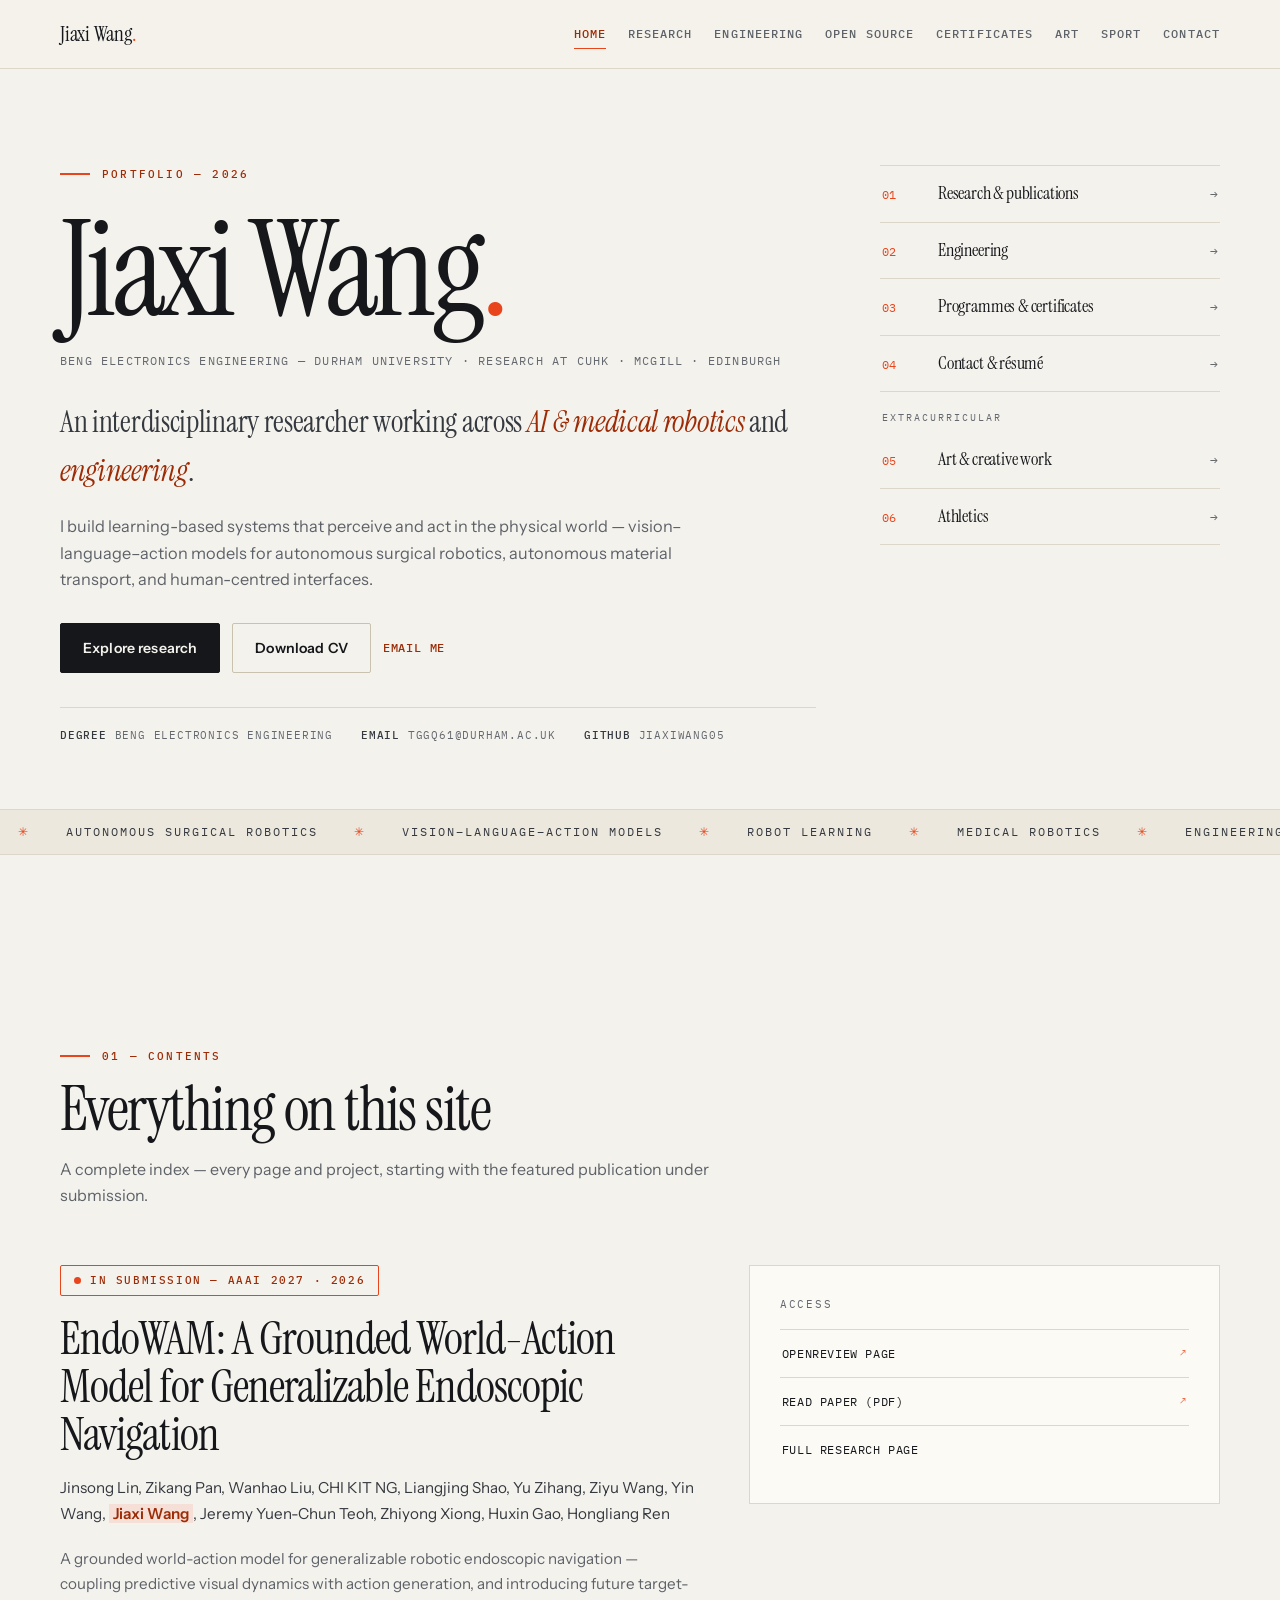
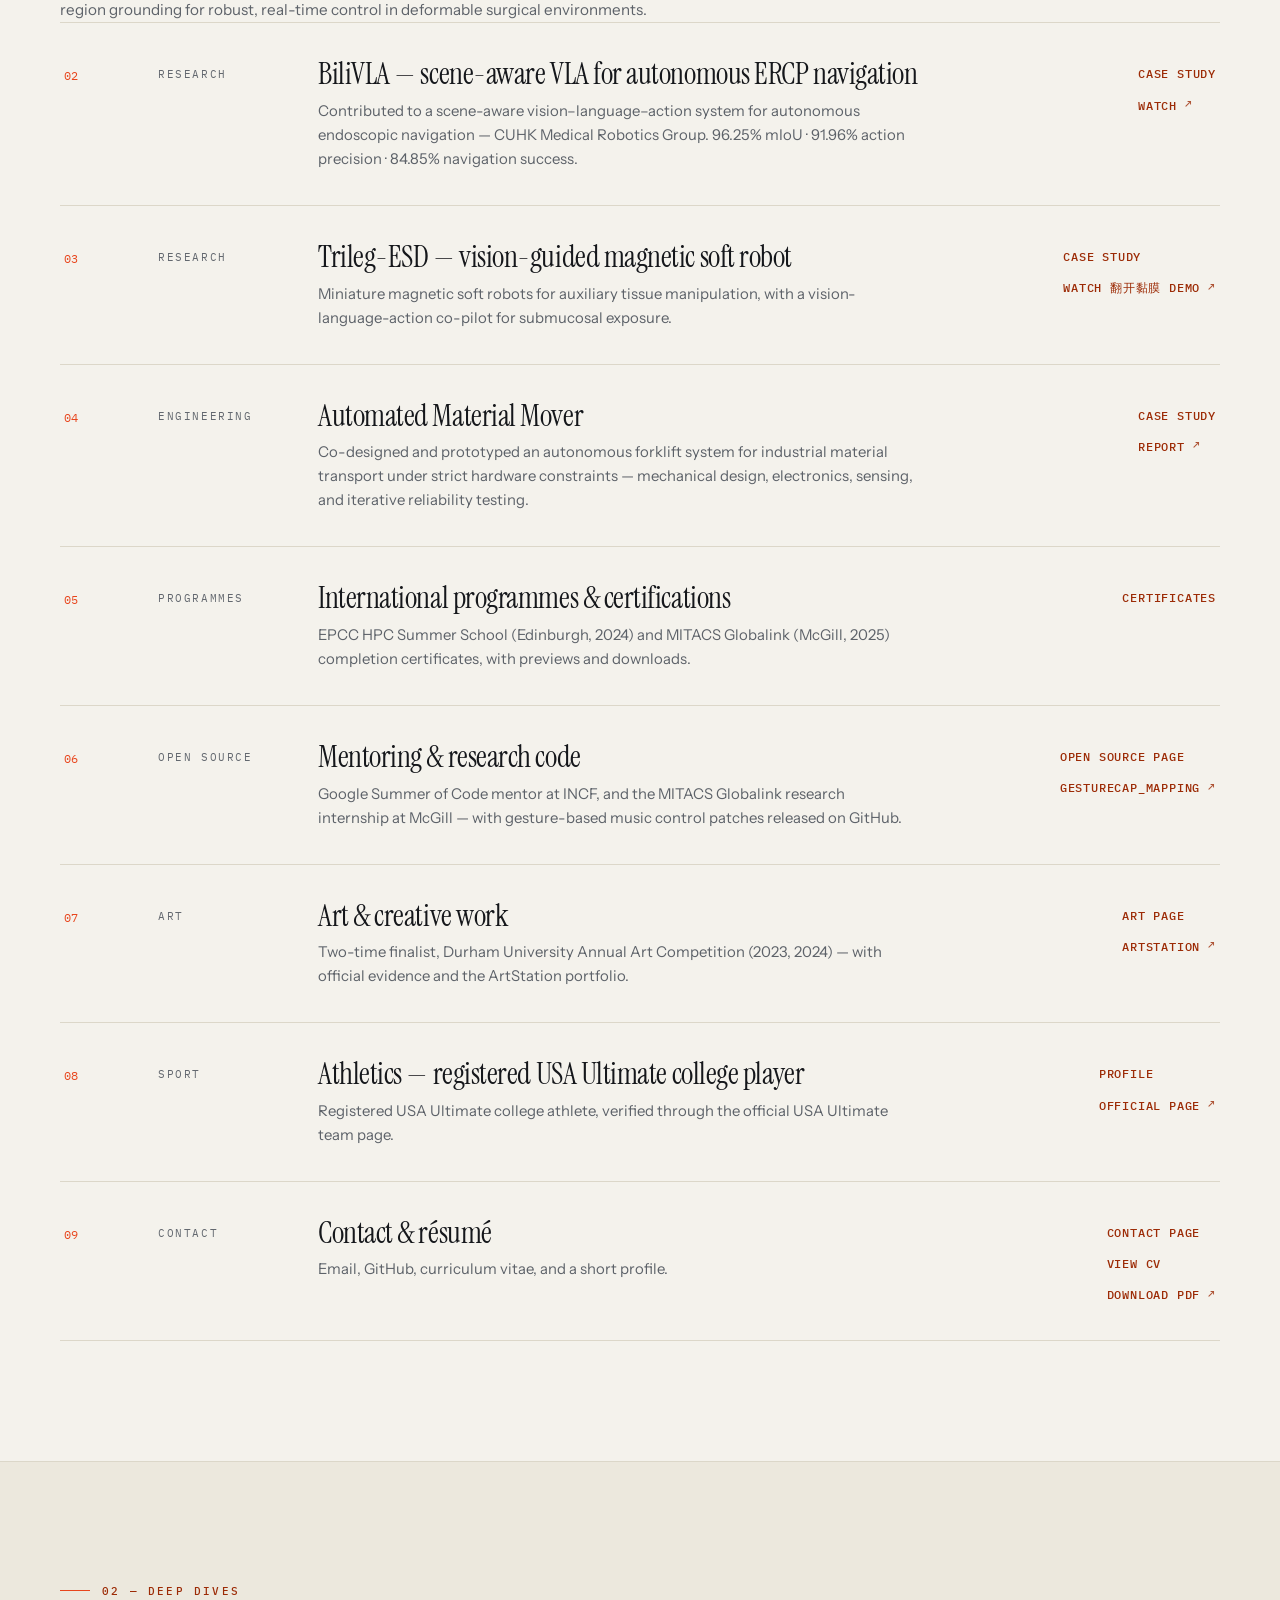
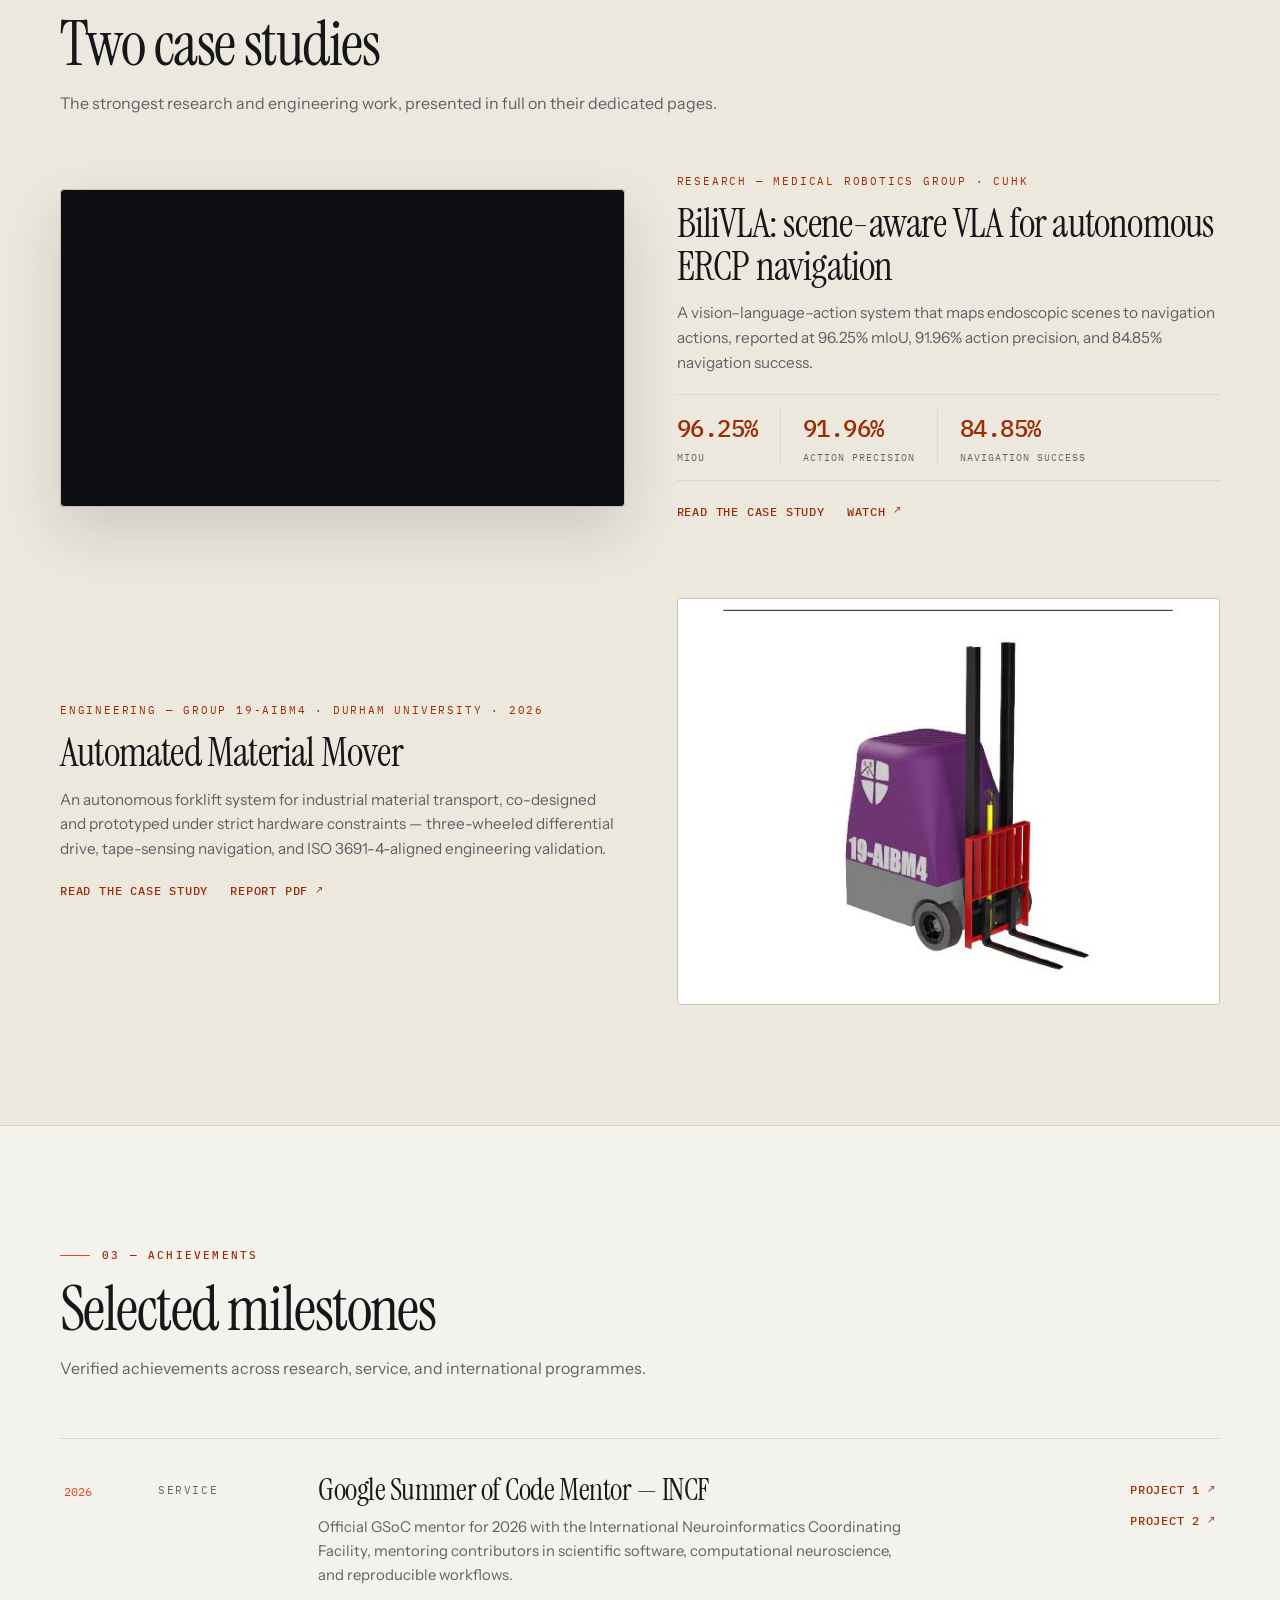
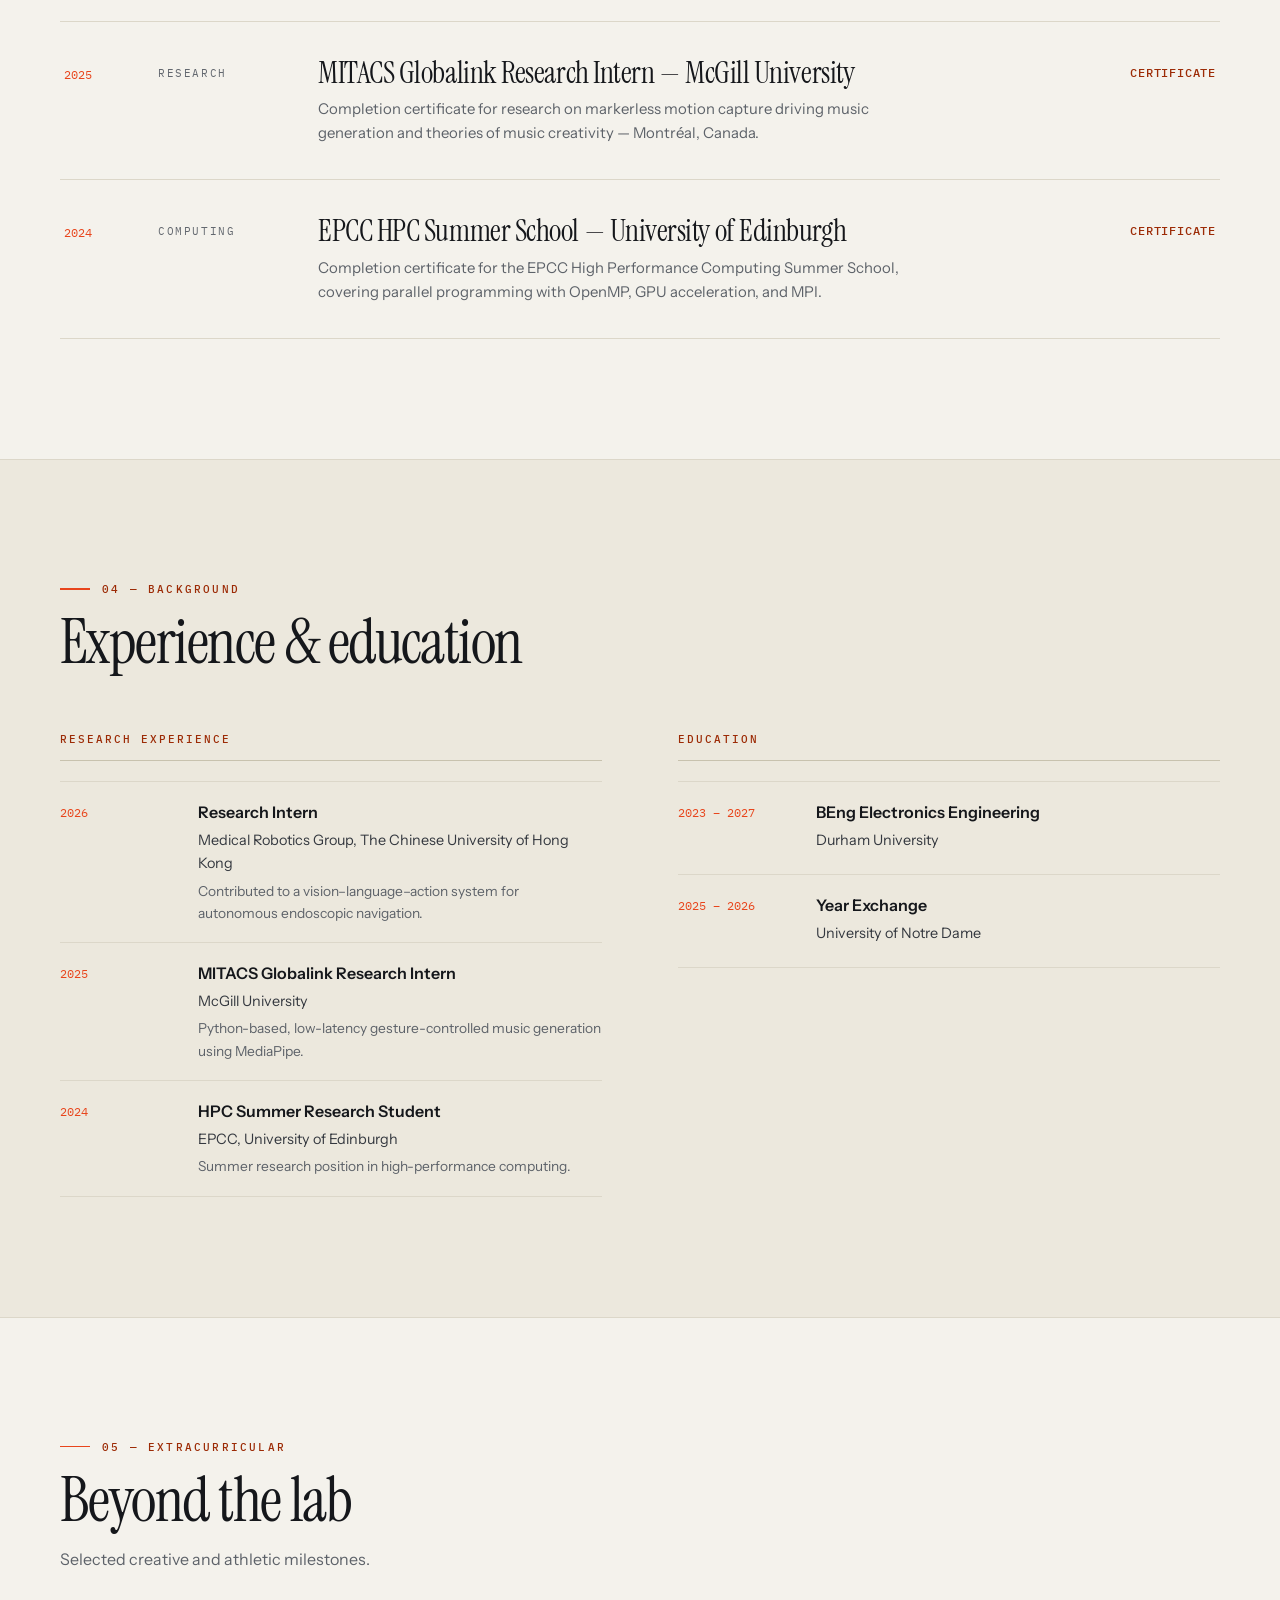
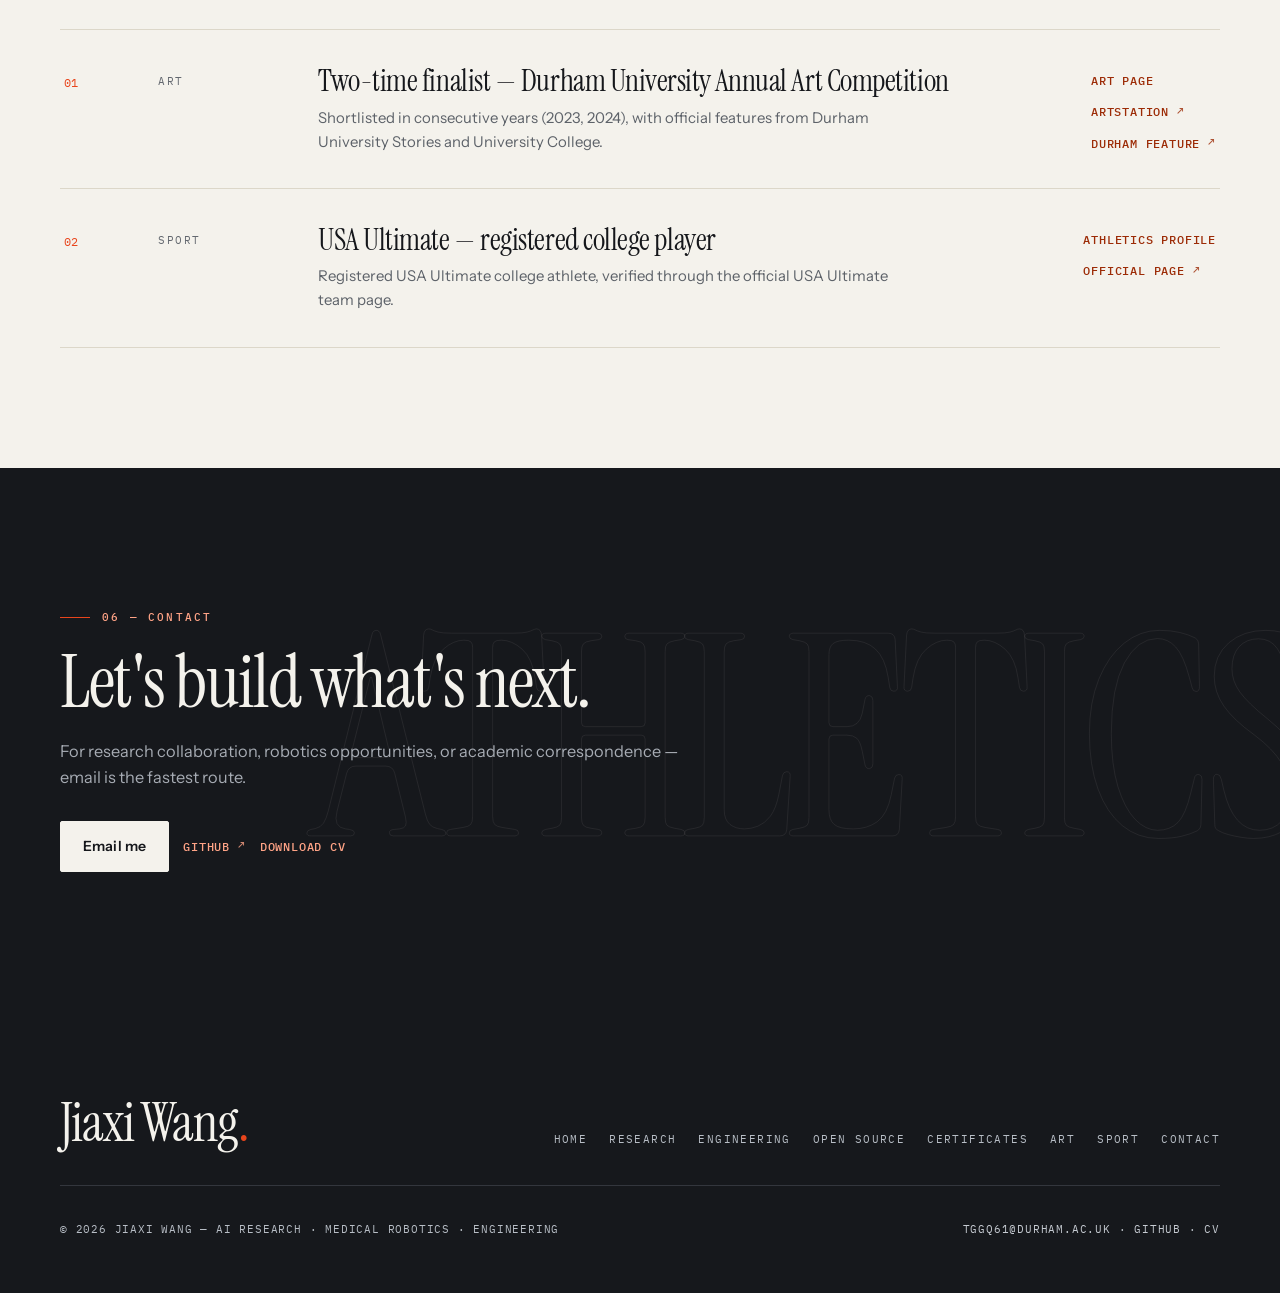
==== commit 28f0ab34: "Add Open Source page: GSoC mentor + MITACS research code (gesturecap_mapping)" ====
--- a/index.html
+++ b/index.html
@@ -49,6 +49,7 @@
           <li><a href="index.html" class="is-active" aria-current="page">Home</a></li>
           <li><a href="research.html">Research</a></li>
           <li><a href="engineering.html">Engineering</a></li>
+        <li><a href="opensource.html">Open Source</a></li>
           <li><a href="certificates.html">Certificates</a></li>
           <li><a href="art.html">Art</a></li>
           <li><a href="sport.html">Sport</a></li>
@@ -196,6 +197,19 @@
 
           <article class="catalog__row" data-reveal>
             <span class="catalog__num">06</span>
+            <span class="catalog__cat">Open Source</span>
+            <div>
+              <h3 class="catalog__title">Mentoring &amp; research code</h3>
+              <p class="catalog__desc">Google Summer of Code mentor at INCF, and the MITACS Globalink research internship at McGill — with gesture-based music control patches released on GitHub.</p>
+            </div>
+            <div class="catalog__actions">
+              <a class="link-arrow" href="opensource.html">Open Source page</a>
+              <a class="link-arrow" href="https://github.com/JiaxiWang05/gesturecap_mapping" target="_blank" rel="noopener noreferrer">gesturecap_mapping<span class="ext" aria-hidden="true">↗</span></a>
+            </div>
+          </article>
+
+          <article class="catalog__row" data-reveal>
+            <span class="catalog__num">07</span>
             <span class="catalog__cat">Art</span>
             <div>
               <h3 class="catalog__title">Art &amp; creative work</h3>
@@ -208,7 +222,7 @@
           </article>
 
           <article class="catalog__row" data-reveal>
-            <span class="catalog__num">07</span>
+            <span class="catalog__num">08</span>
             <span class="catalog__cat">Sport</span>
             <div>
               <h3 class="catalog__title">Athletics — registered USA Ultimate college player</h3>
@@ -221,7 +235,7 @@
           </article>
 
           <article class="catalog__row" data-reveal>
-            <span class="catalog__num">08</span>
+            <span class="catalog__num">09</span>
             <span class="catalog__cat">Contact</span>
             <div>
               <h3 class="catalog__title">Contact &amp; résumé</h3>
@@ -463,6 +477,7 @@
           <li><a href="index.html">Home</a></li>
           <li><a href="research.html">Research</a></li>
           <li><a href="engineering.html">Engineering</a></li>
+        <li><a href="opensource.html">Open Source</a></li>
           <li><a href="certificates.html">Certificates</a></li>
           <li><a href="art.html">Art</a></li>
           <li><a href="sport.html">Sport</a></li>
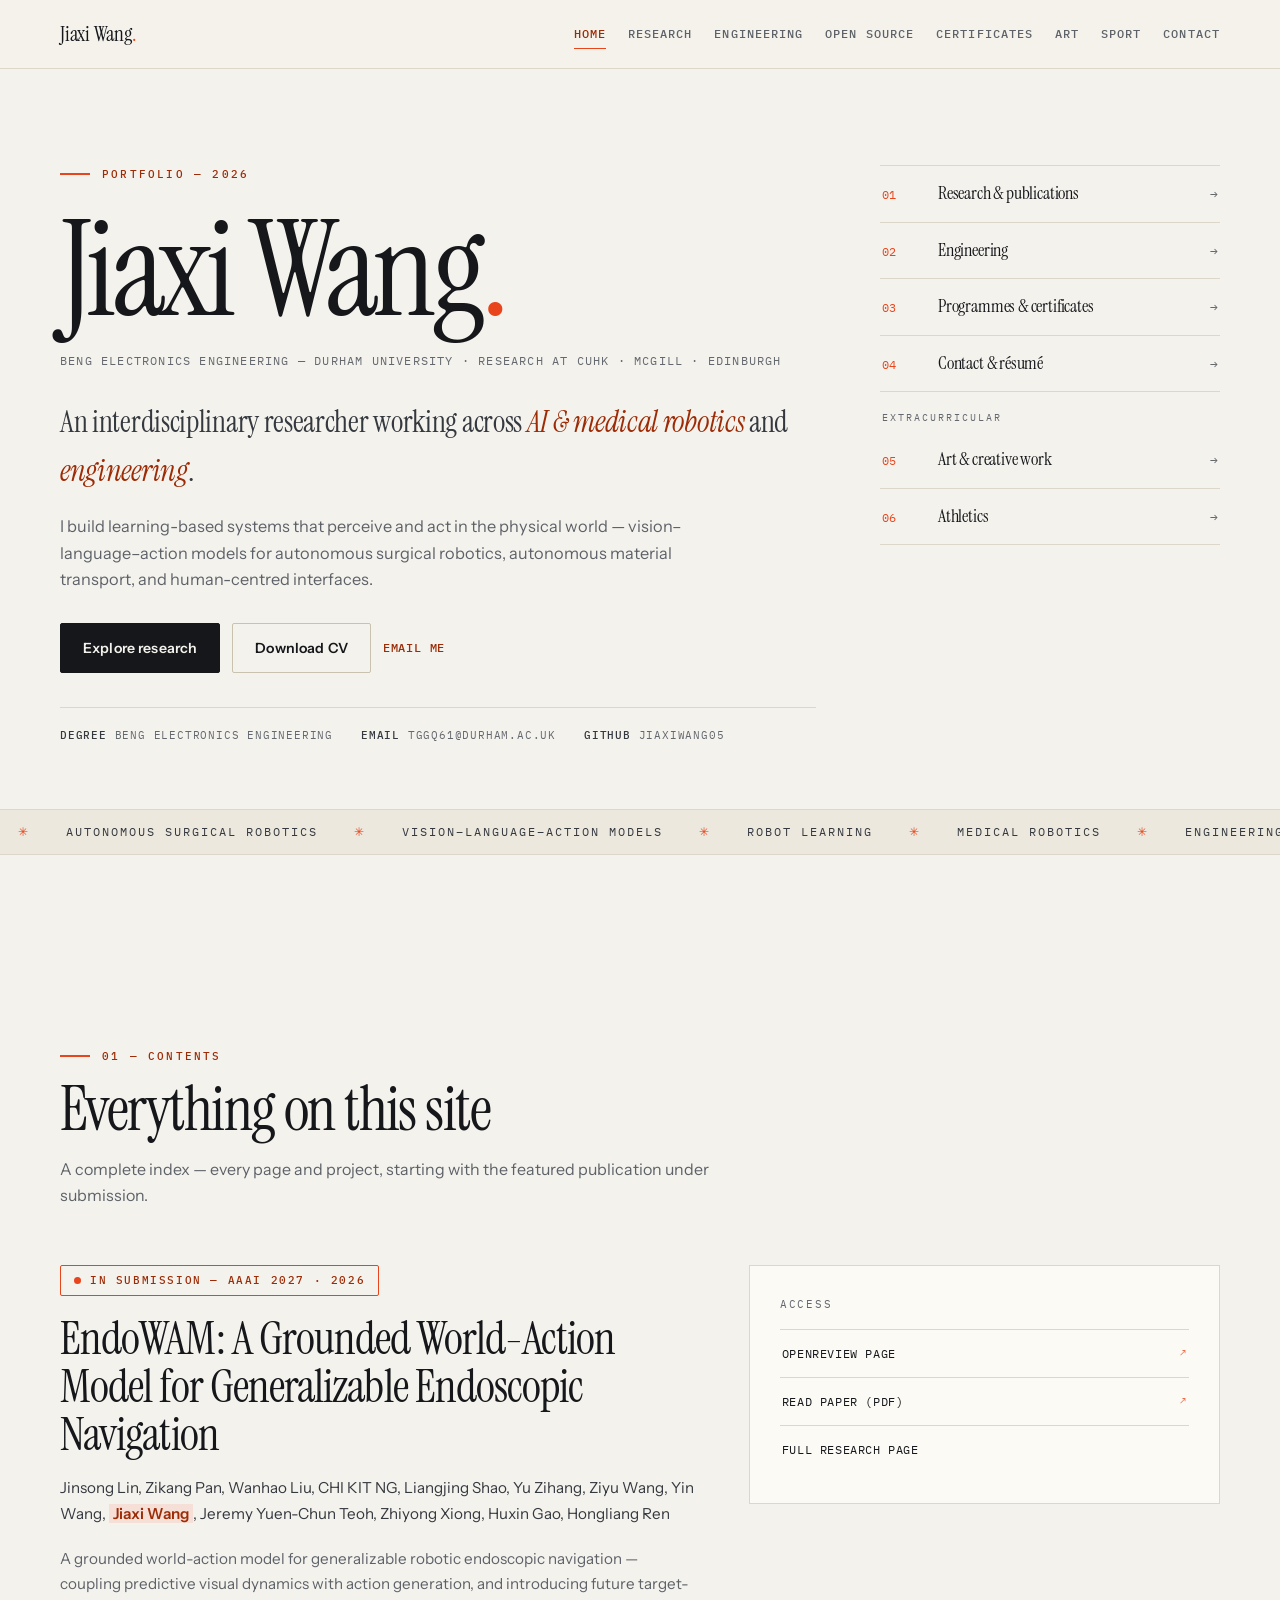
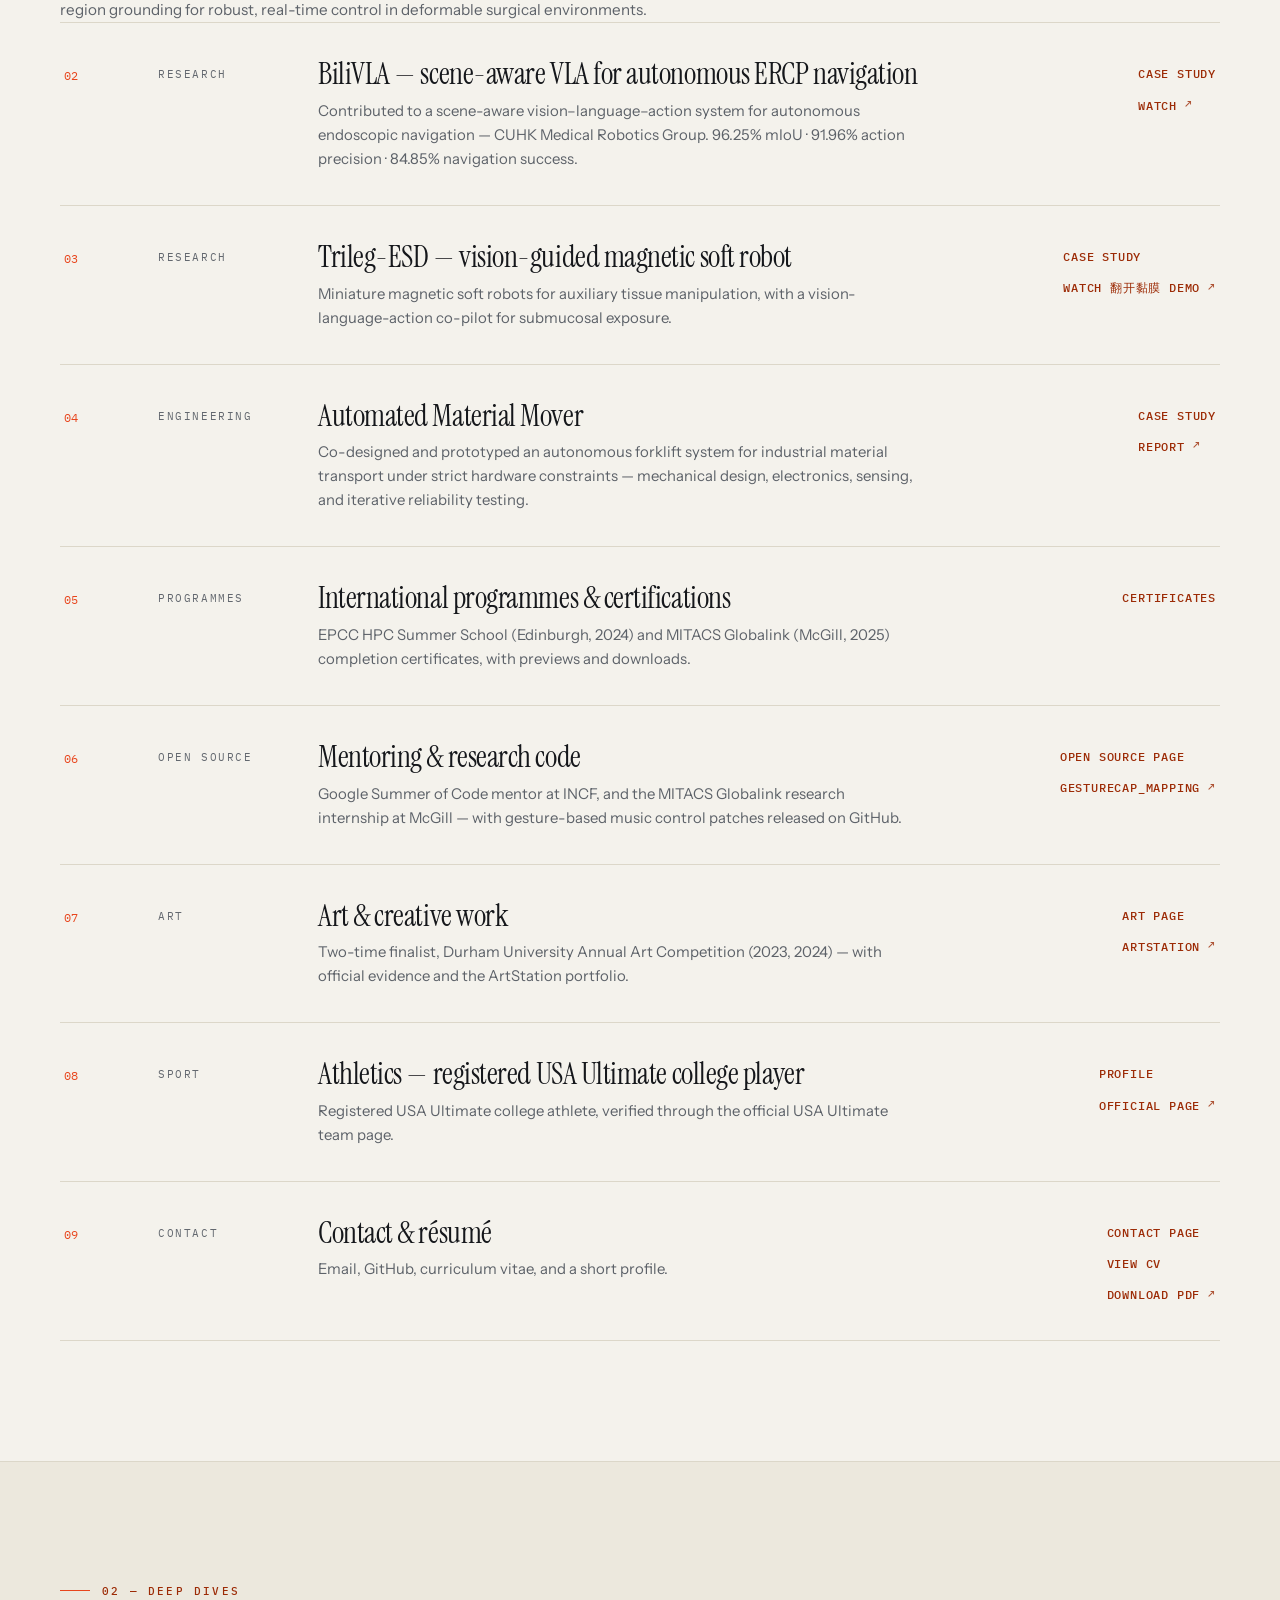
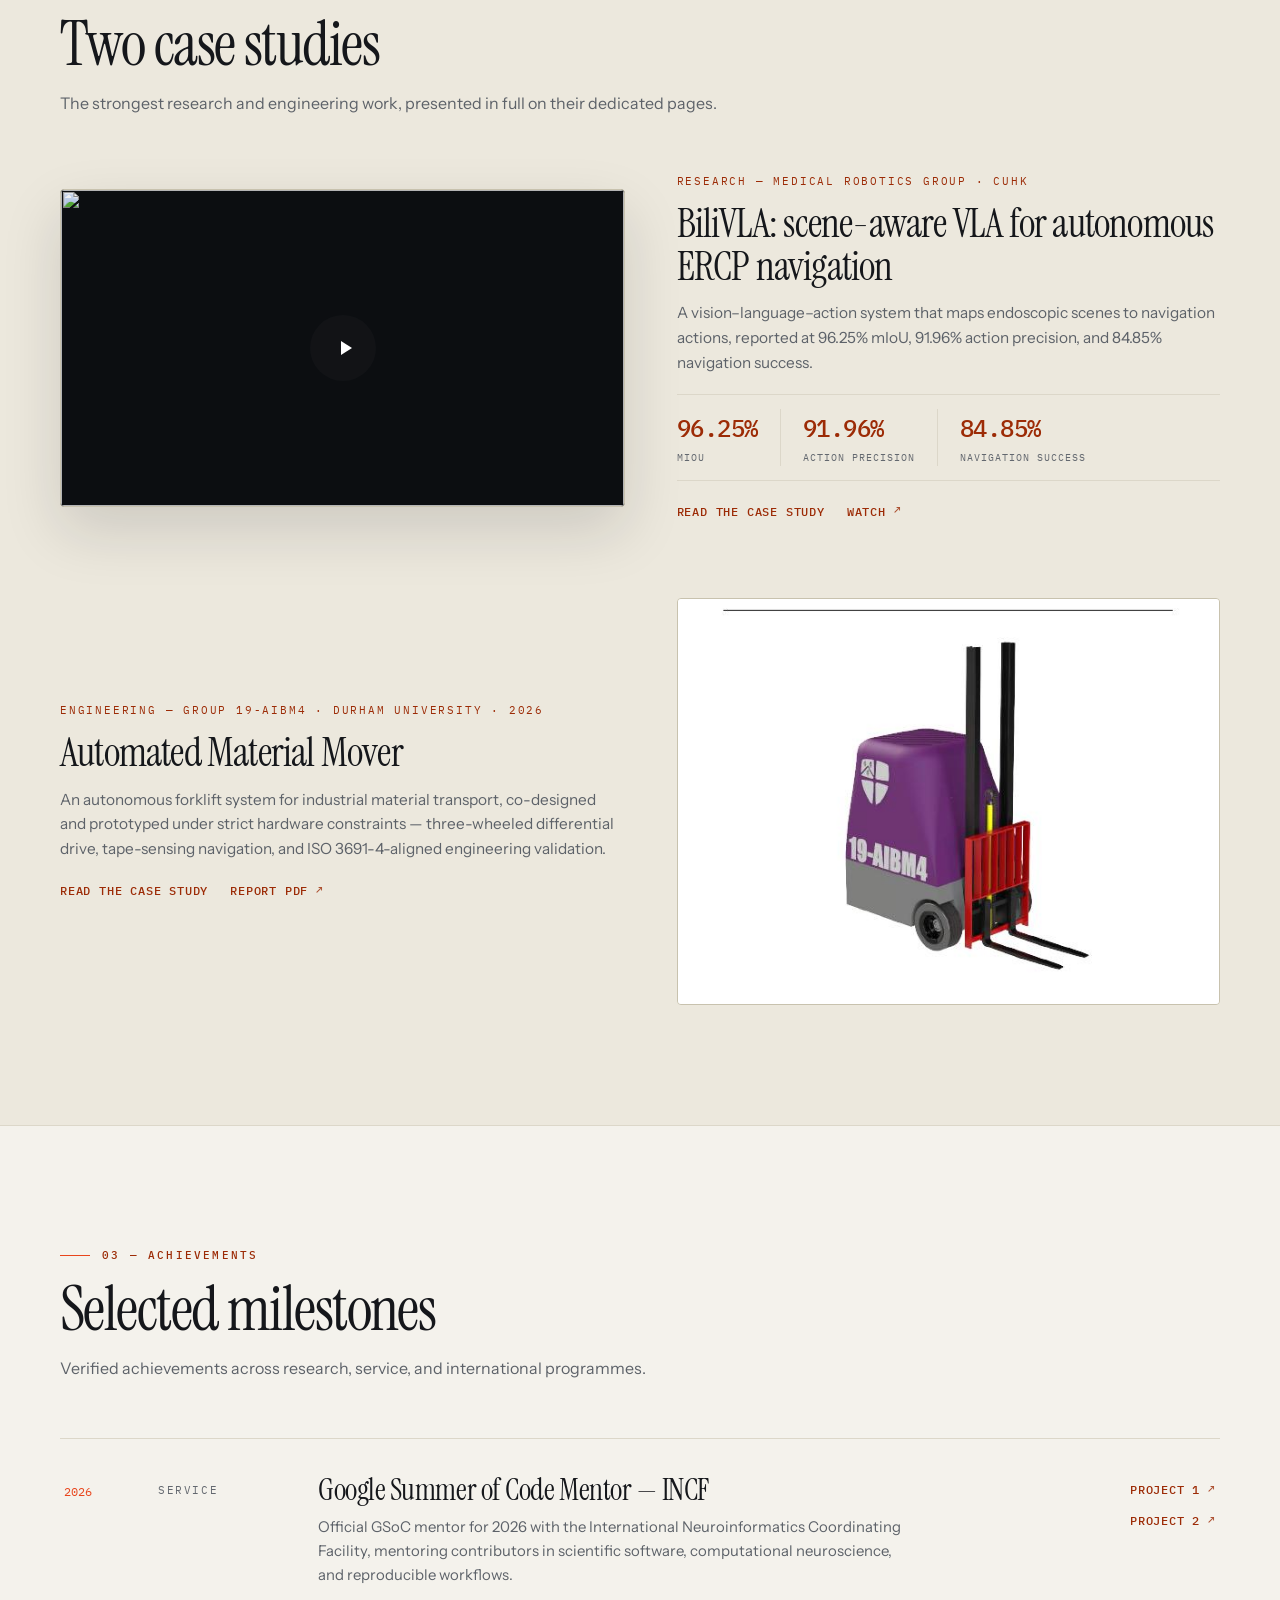
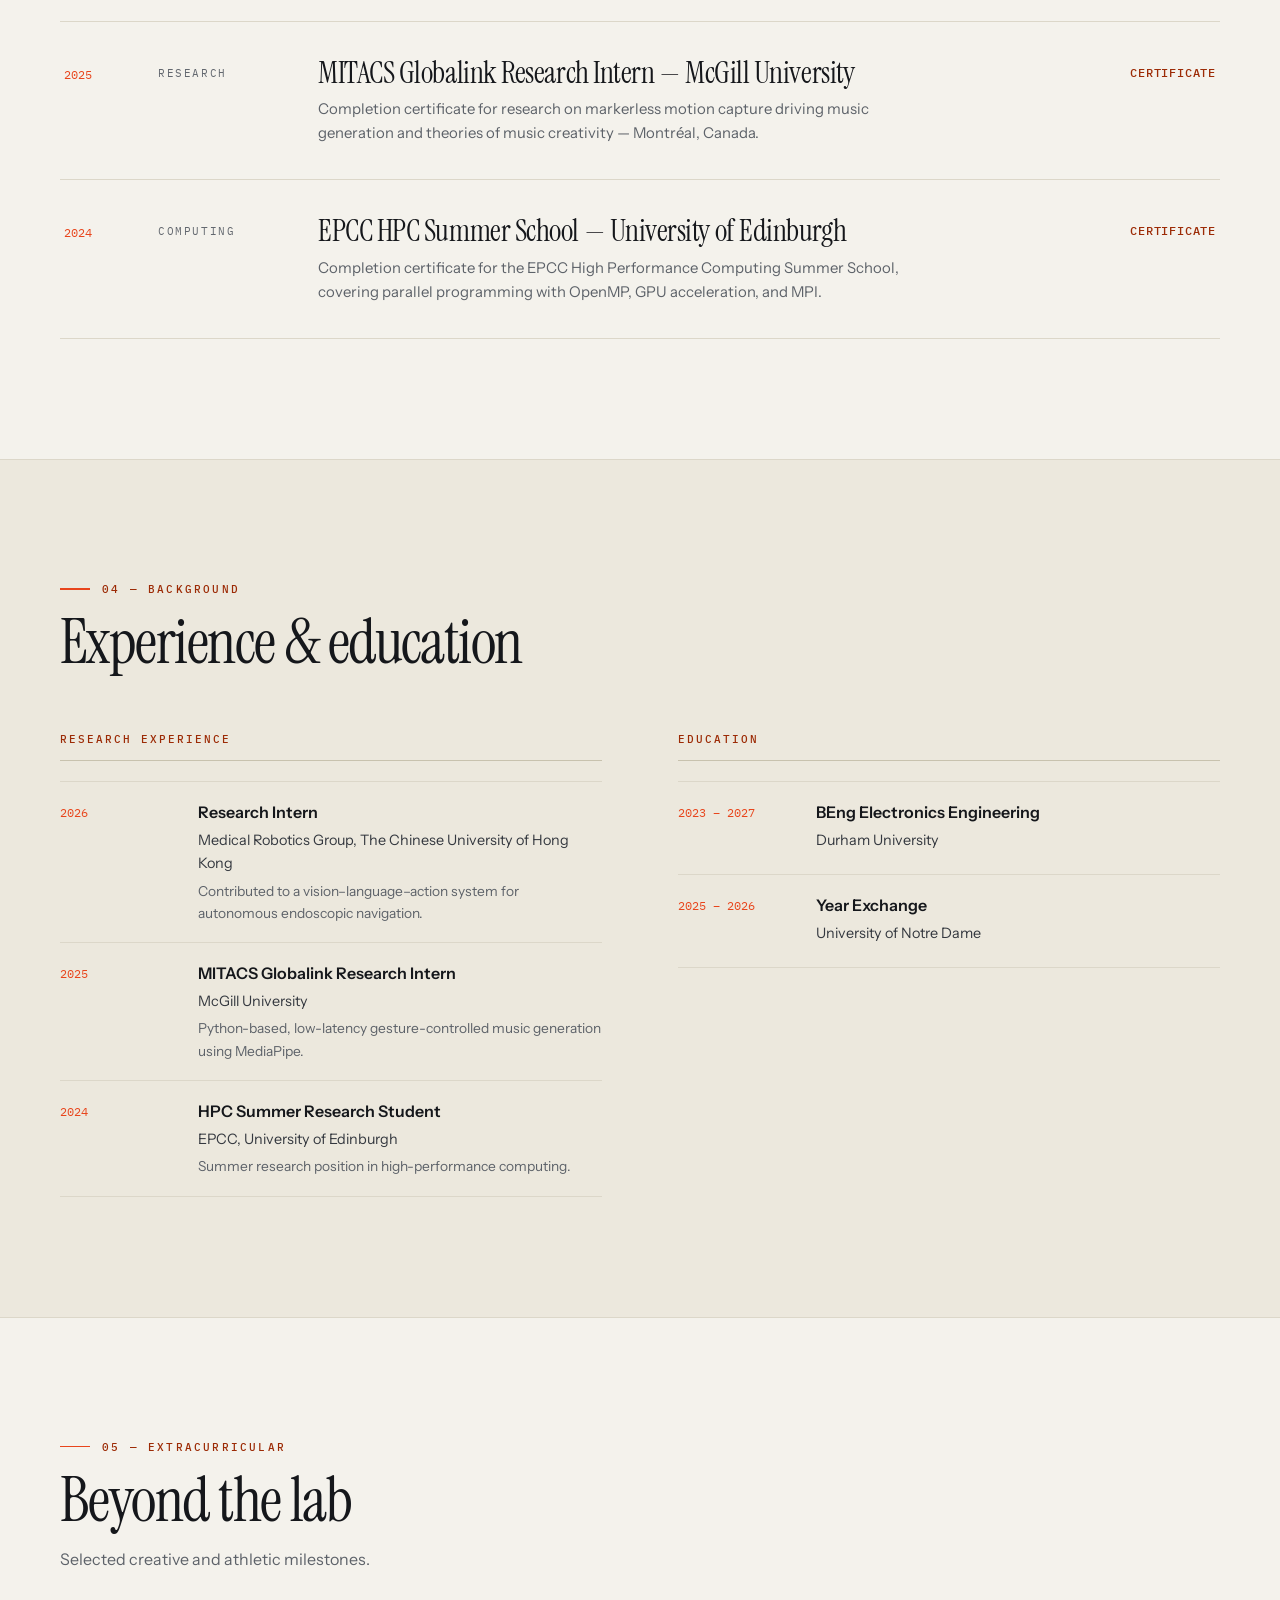
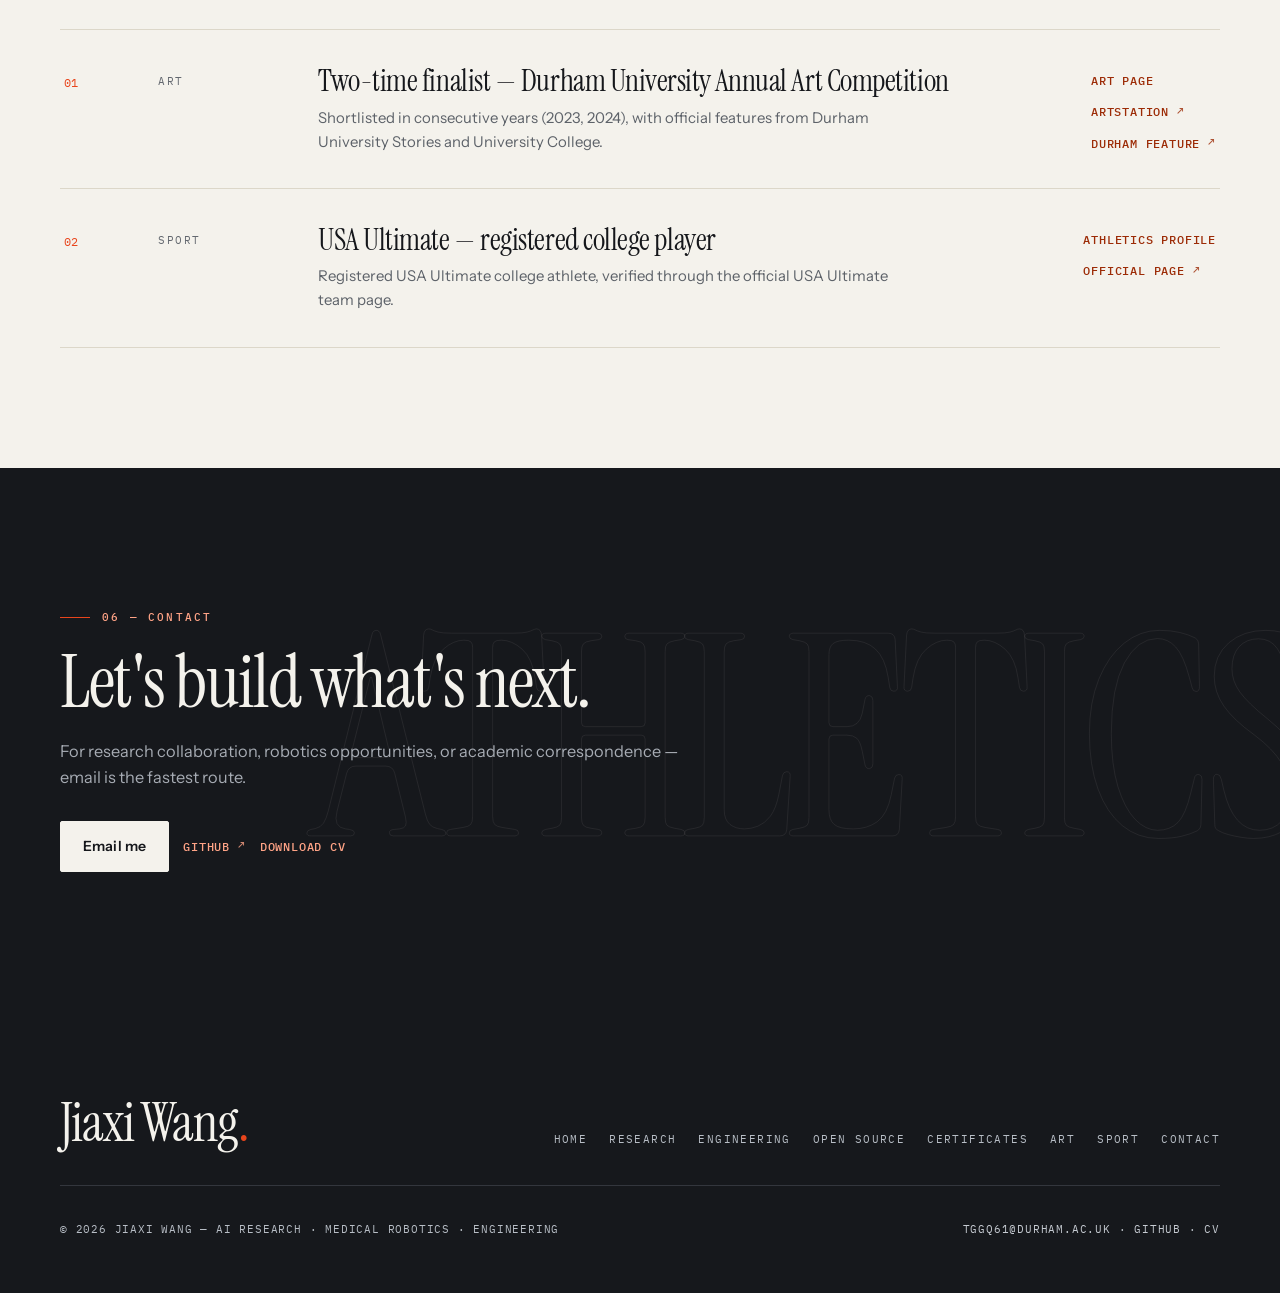
==== commit 873ceb15: "Convert video embeds to click-to-play previews with thumbnails" ====
--- a/index.html
+++ b/index.html
@@ -262,8 +262,11 @@
 
         <div class="feature" data-reveal>
           <div class="feature__media">
-            <div class="frame">
-              <iframe src="https://www.youtube-nocookie.com/embed/ht9N5xxEOZo" title="BiliVLA: scene-aware vision-language-action model for autonomous ERCP navigation" loading="lazy" allowfullscreen allow="accelerometer; autoplay; clipboard-write; encrypted-media; gyroscope; picture-in-picture; web-share" referrerpolicy="strict-origin-when-cross-origin"></iframe>
+            <div class="video" data-video="ht9N5xxEOZo" data-title="BiliVLA: scene-aware vision-language-action model for autonomous ERCP navigation">
+              <button class="video__preview" type="button" aria-label="Play video: BiliVLA scene-aware vision-language-action model for autonomous ERCP navigation">
+                <img class="video__thumb" src="https://i.ytimg.com/vi/ht9N5xxEOZo/hqdefault.jpg" alt="" loading="lazy">
+                <span class="video__play" aria-hidden="true"><svg viewBox="0 0 24 24" width="24" height="24" fill="#fff"><path d="M8 5v14l11-7z"/></svg></span>
+              </button>
             </div>
           </div>
           <div class="feature__body">
--- a/style.css
+++ b/style.css
@@ -690,6 +690,81 @@
   height: 100%;
 }
 
+/* click-to-play video preview */
+
+.video {
+  position: relative;
+  aspect-ratio: 16 / 9;
+  border-radius: 4px;
+  overflow: hidden;
+  background: #0c0e11;
+  border: 1px solid var(--line-2);
+  box-shadow: 0 24px 60px rgba(21, 23, 27, .14);
+}
+
+.video__preview {
+  position: absolute;
+  inset: 0;
+  width: 100%;
+  height: 100%;
+  padding: 0;
+  border: 0;
+  background: #0c0e11;
+  cursor: pointer;
+  display: block;
+}
+
+.video__thumb {
+  display: block;
+  width: 100%;
+  height: 100%;
+  object-fit: cover;
+  opacity: .94;
+  transition: transform .5s var(--ease), opacity .3s ease;
+}
+
+.video__preview:hover .video__thumb,
+.video__preview:focus-visible .video__thumb {
+  transform: scale(1.03);
+  opacity: 1;
+}
+
+.video__play {
+  position: absolute;
+  left: 50%;
+  top: 50%;
+  transform: translate(-50%, -50%);
+  width: 66px;
+  height: 66px;
+  border-radius: 50%;
+  background: rgba(21, 23, 27, .62);
+  display: flex;
+  align-items: center;
+  justify-content: center;
+  transition: background .2s ease, transform .2s ease;
+}
+
+.video__play svg {
+  width: 24px;
+  height: 24px;
+  margin-left: 4px;
+  fill: #fff;
+}
+
+.video__preview:hover .video__play,
+.video__preview:focus-visible .video__play {
+  background: var(--accent);
+  transform: translate(-50%, -50%) scale(1.06);
+}
+
+.video__frame {
+  position: absolute;
+  inset: 0;
+  aspect-ratio: auto;
+  border-radius: 0;
+  box-shadow: none;
+}
+
 /* image frame (pdf preview / artwork) */
 
 .img-frame {
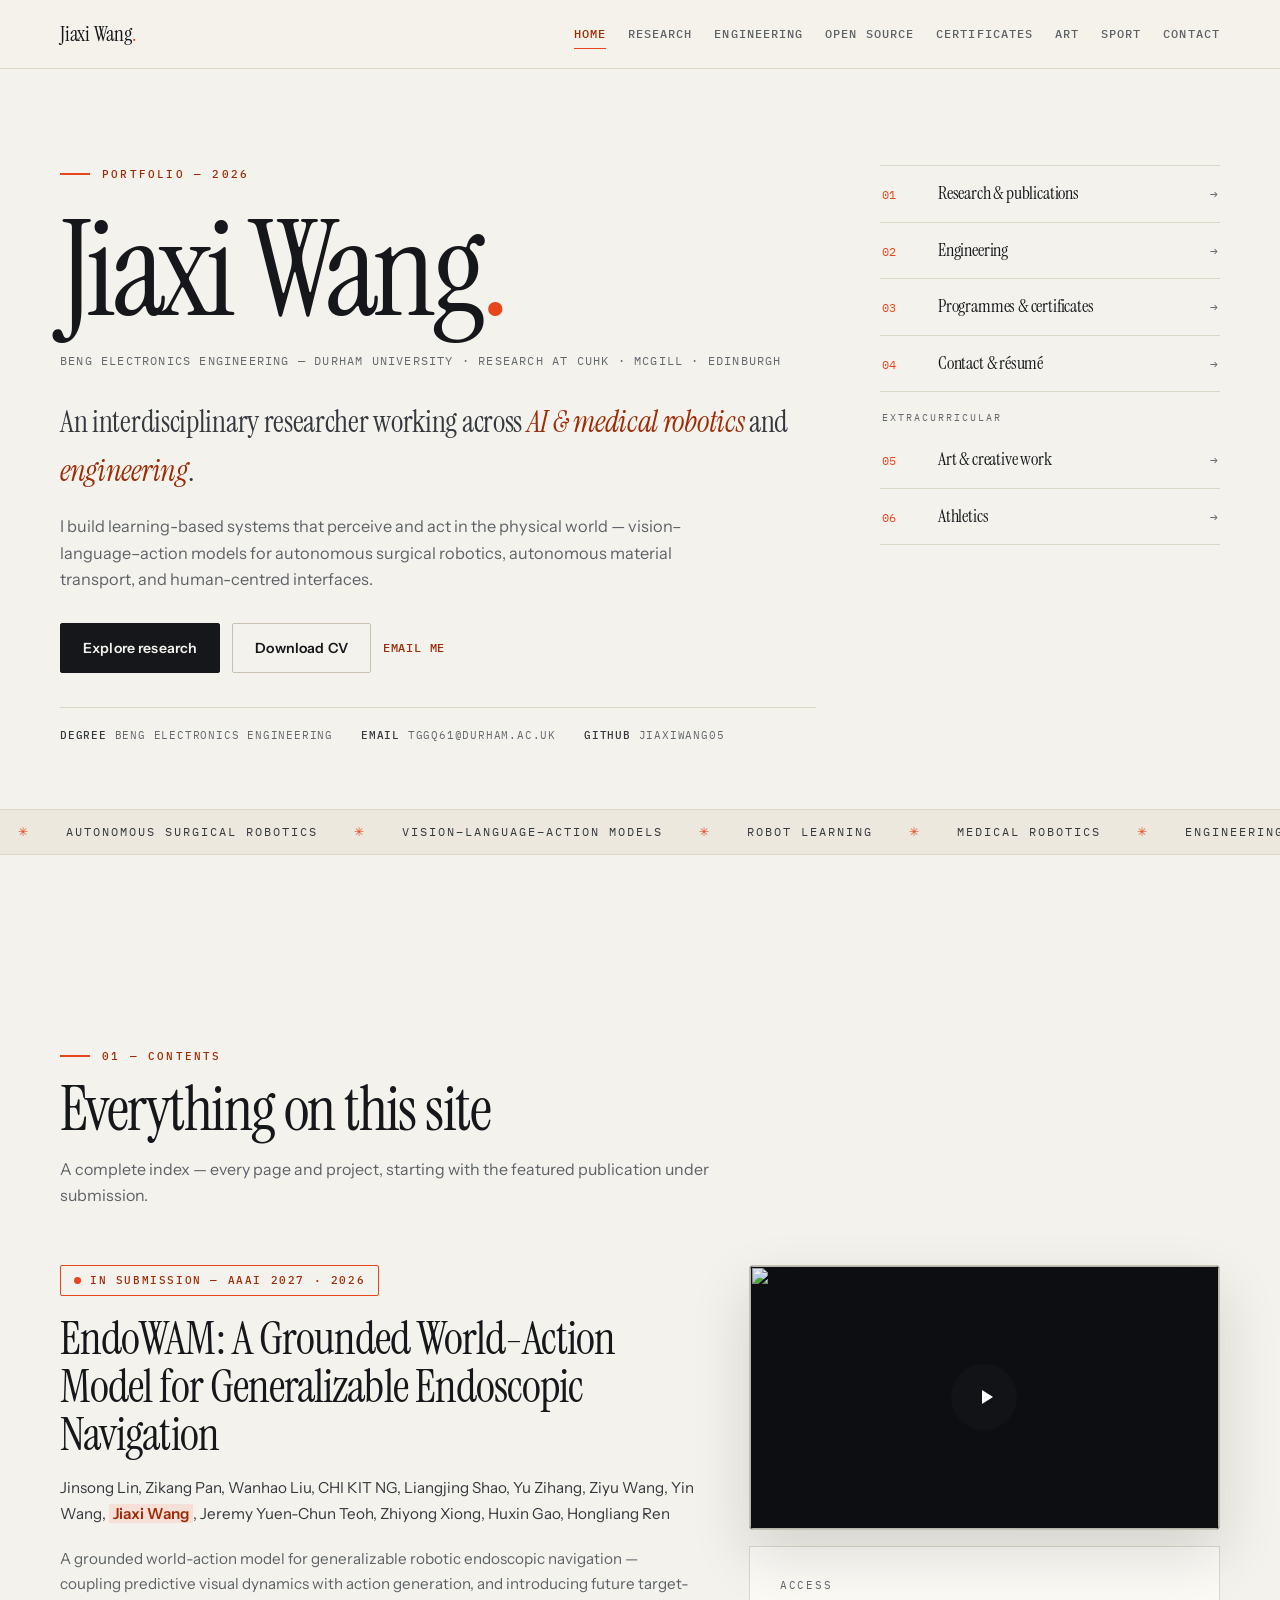
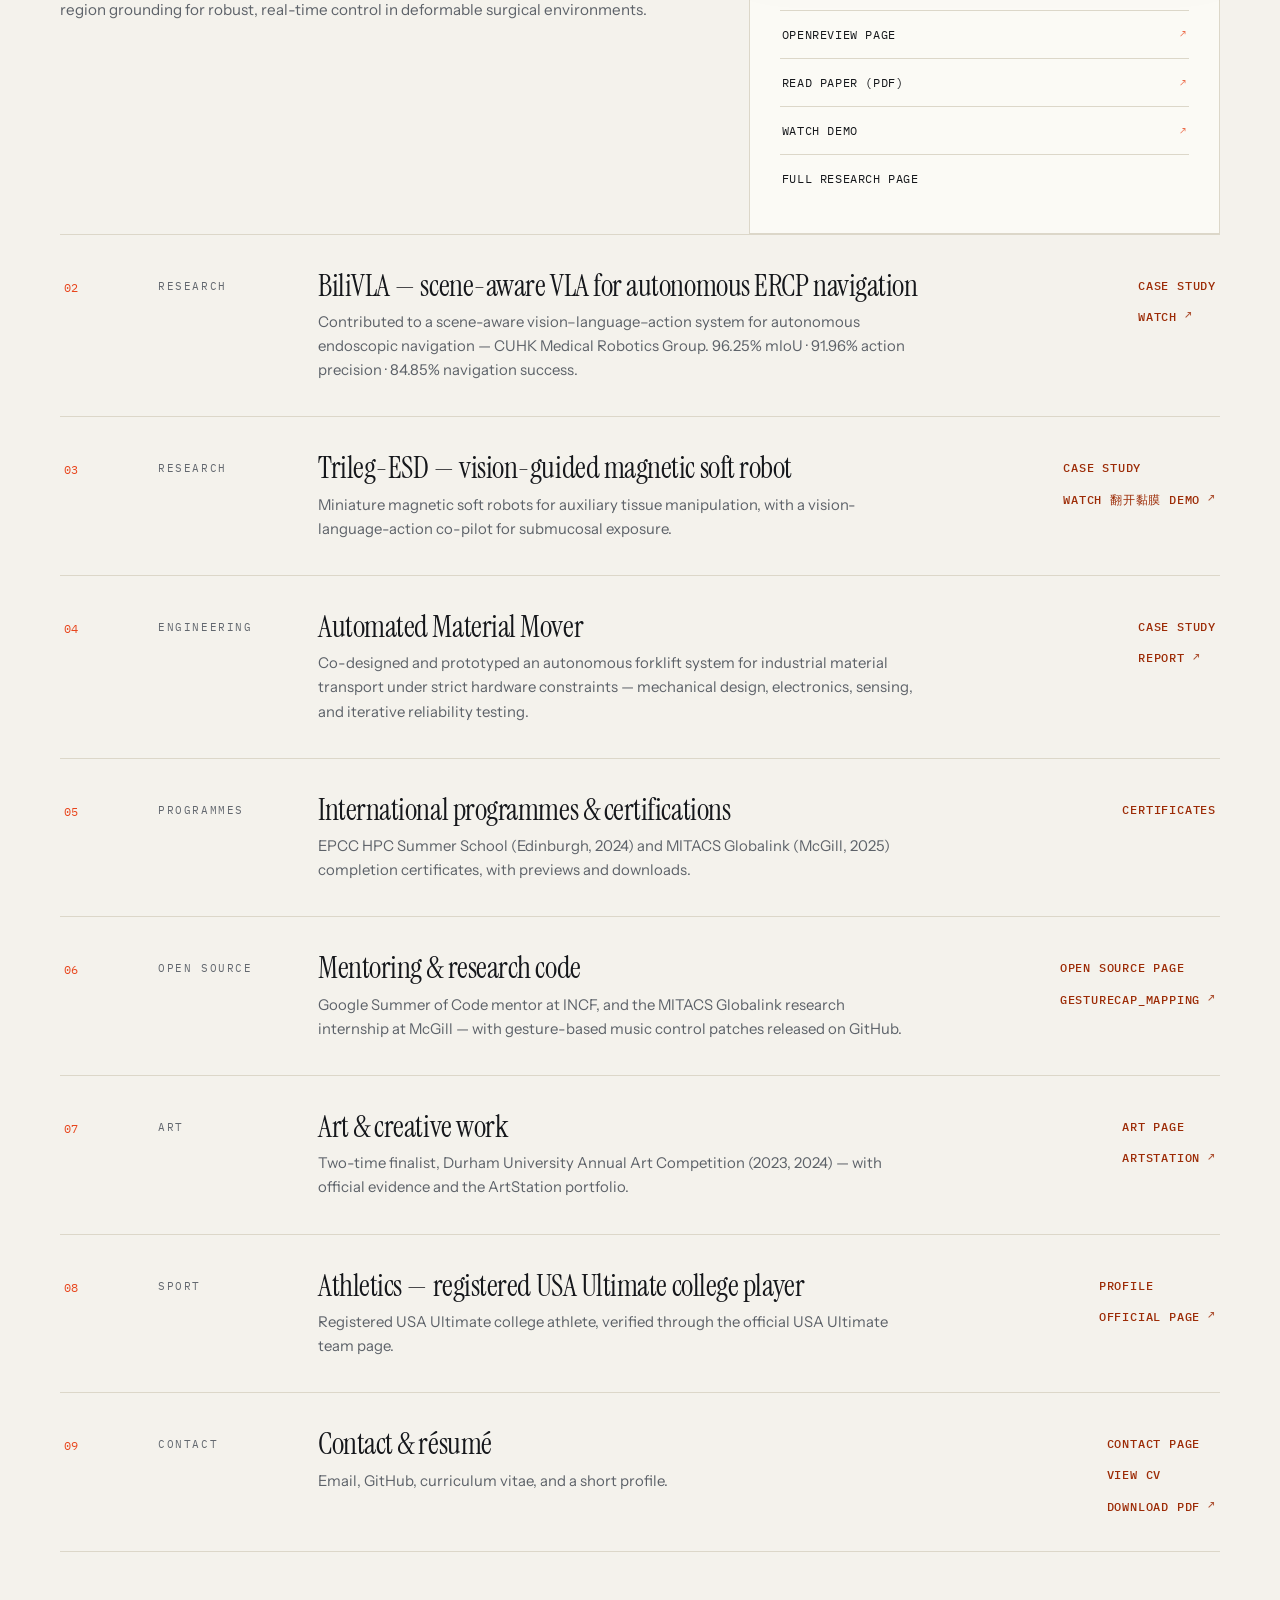
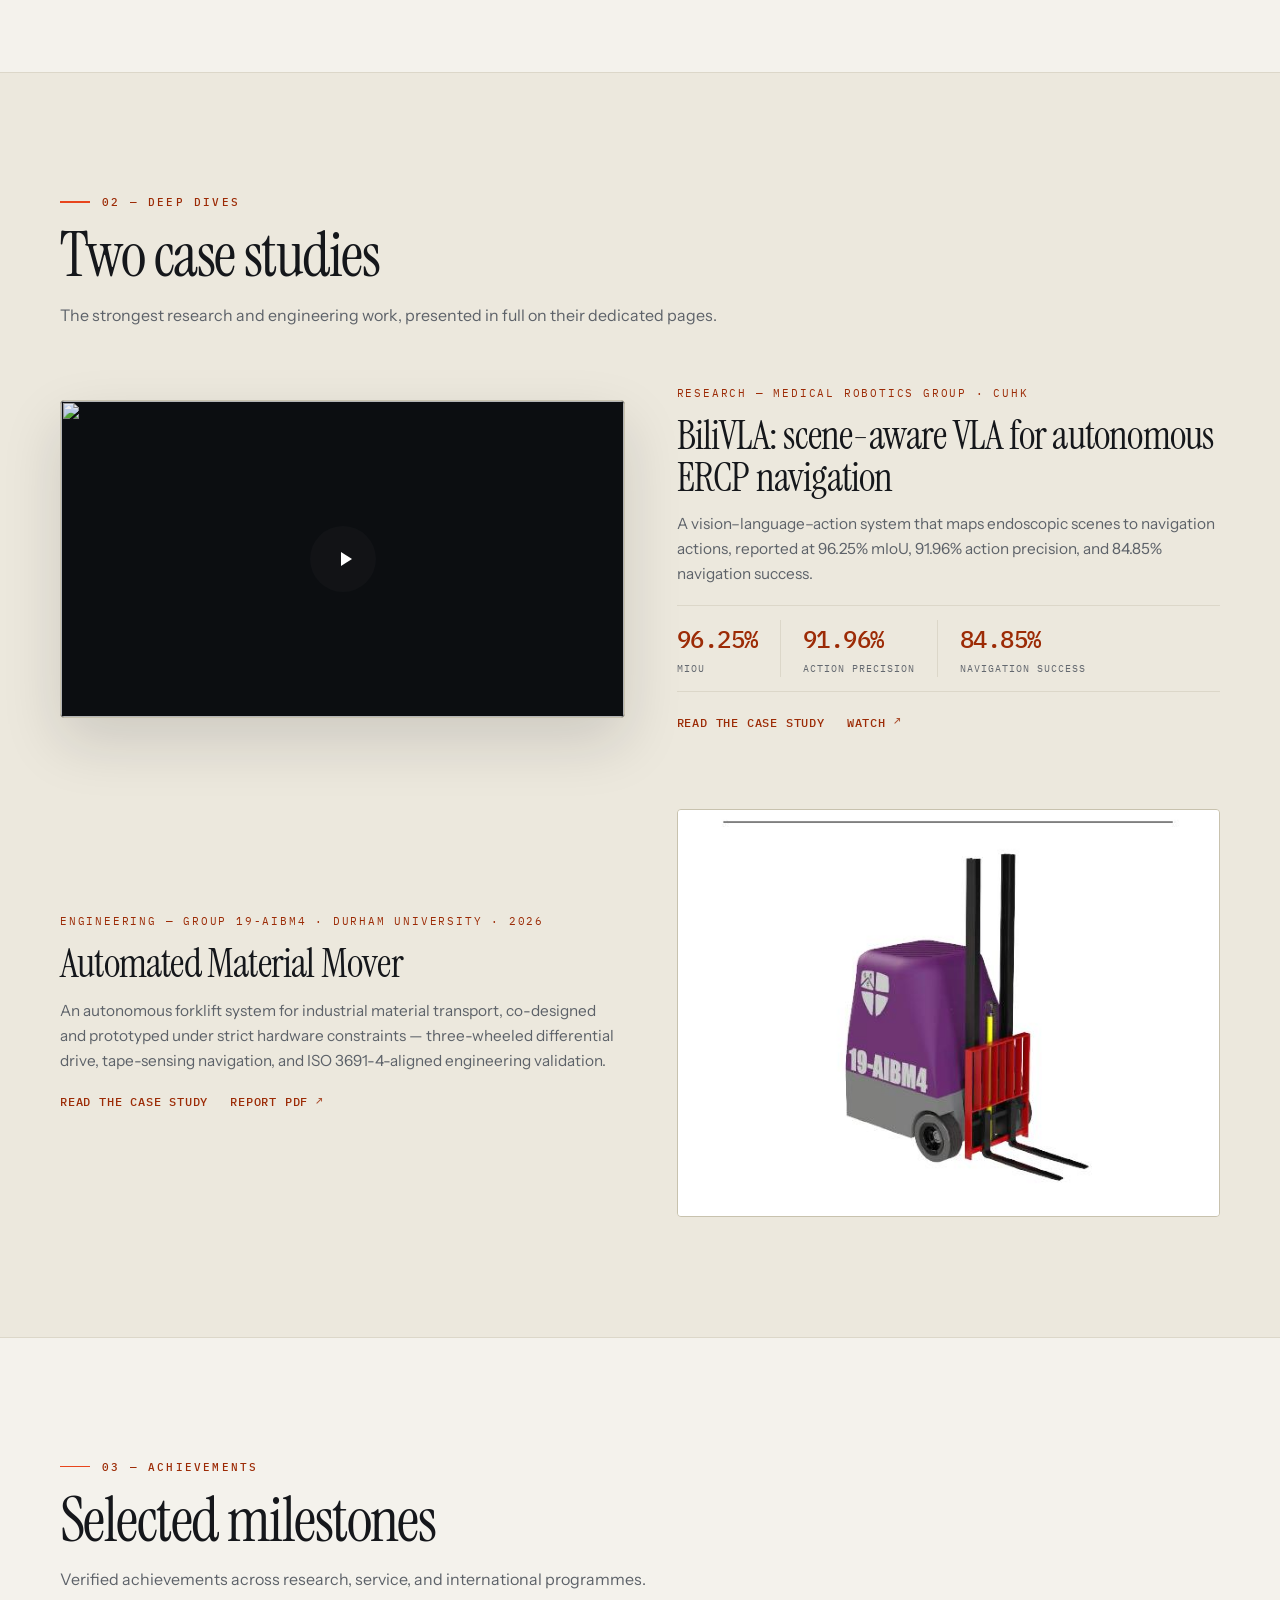
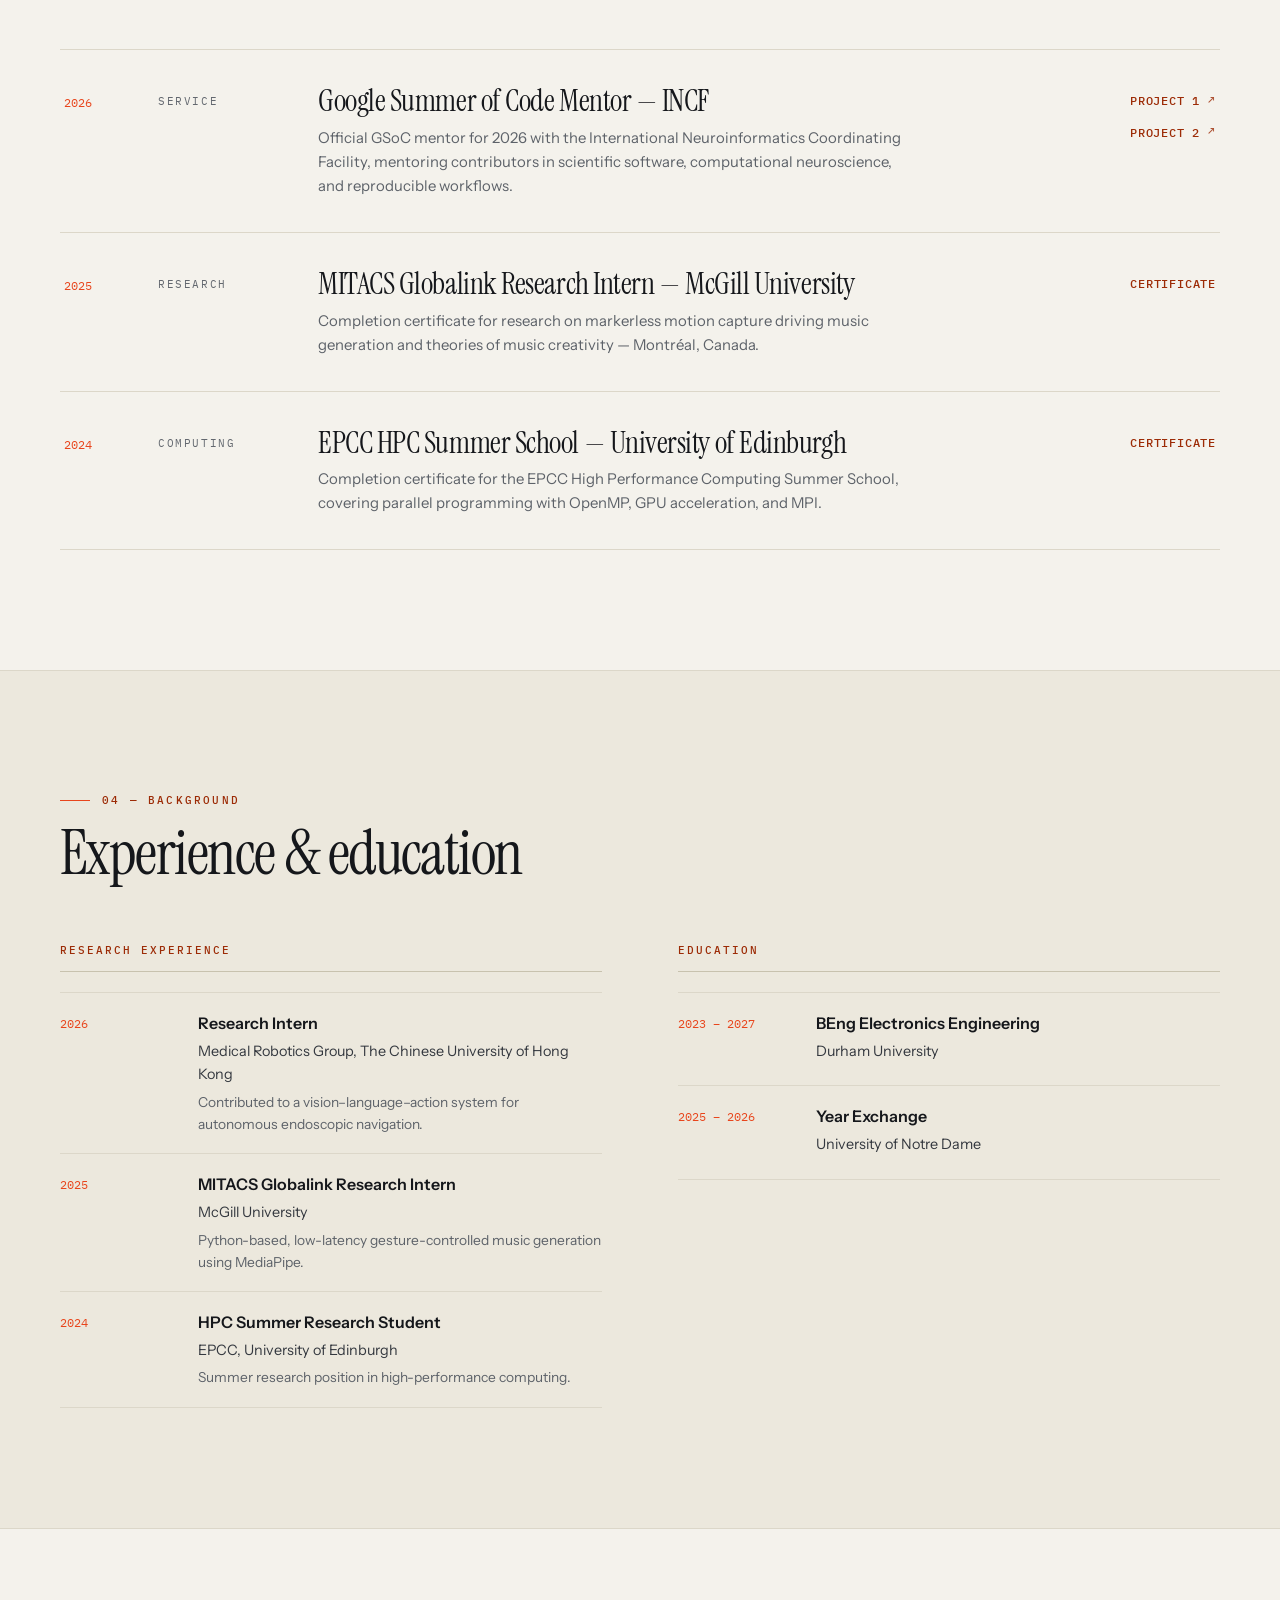
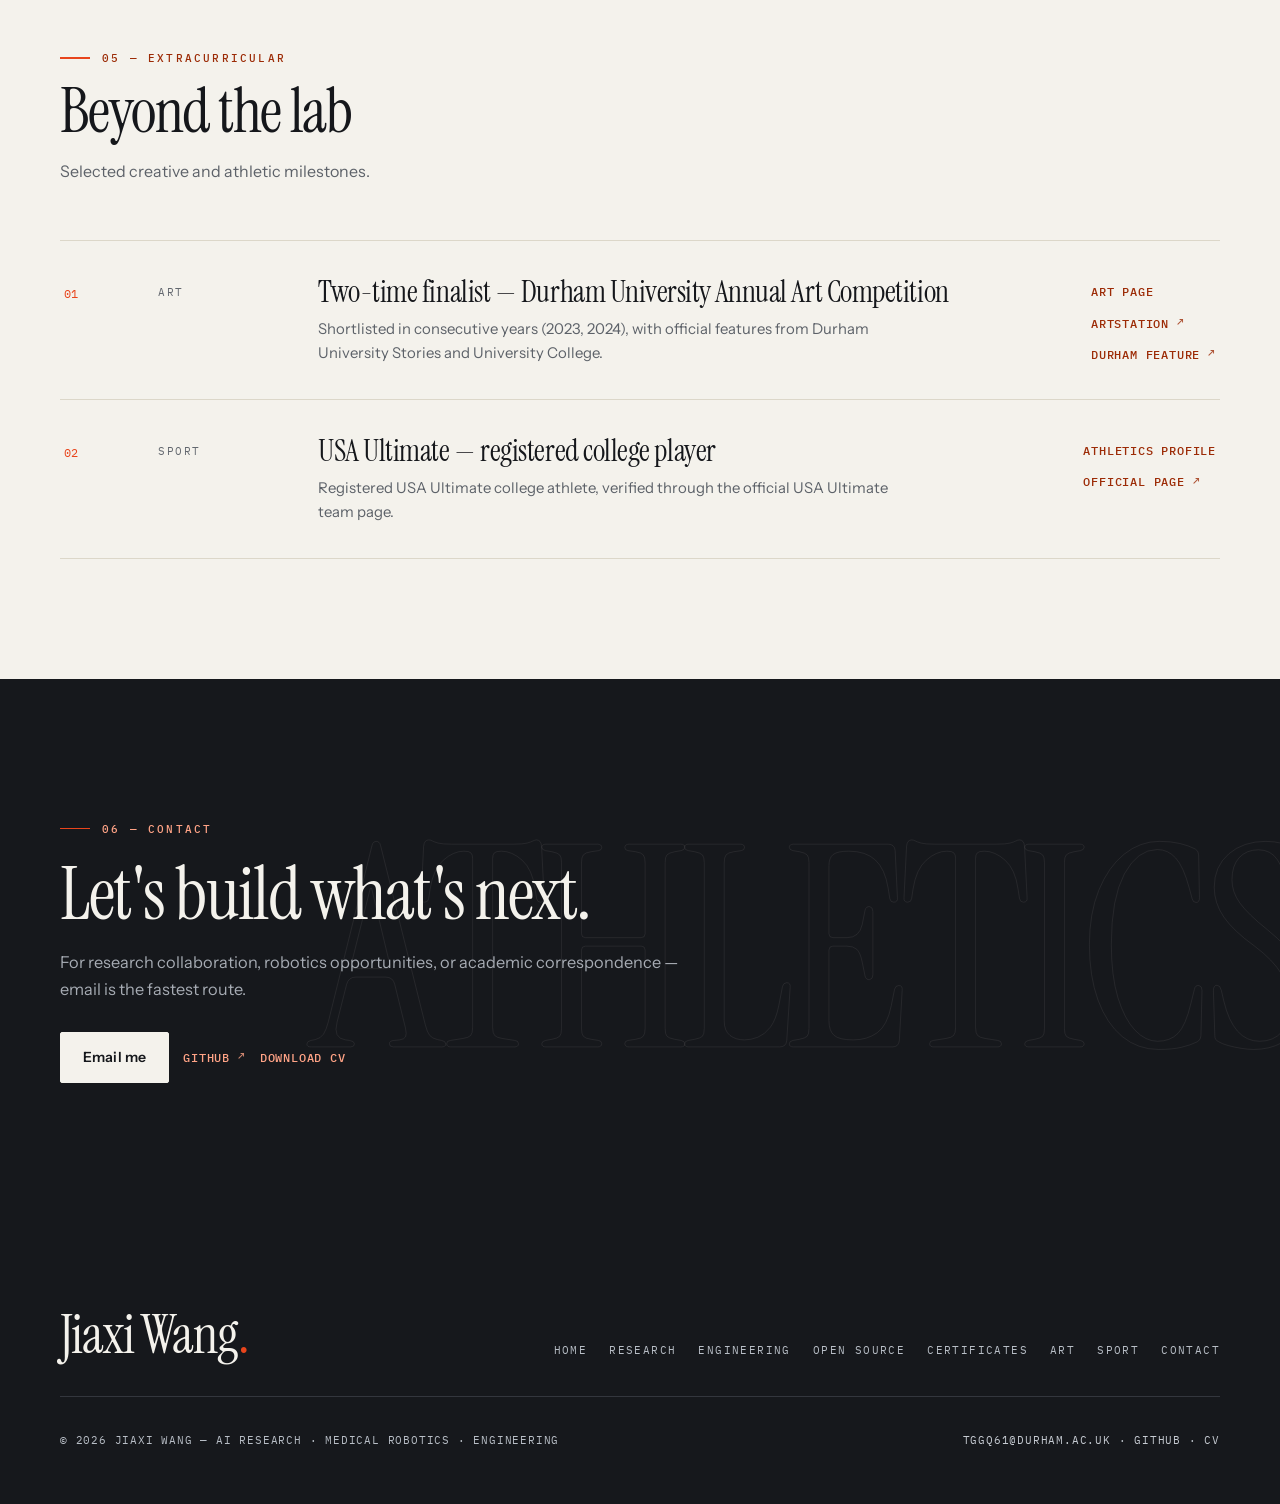
==== commit e27d0ed7: "Add EndoWAM demo video to featured publication" ====
--- a/index.html
+++ b/index.html
@@ -132,13 +132,22 @@
             <p class="paper-feature__authors">Jinsong Lin, Zikang Pan, Wanhao Liu, CHI KIT NG, Liangjing Shao, Yu Zihang, Ziyu Wang, Yin Wang, <strong>Jiaxi Wang</strong>, Jeremy Yuen-Chun Teoh, Zhiyong Xiong, Huxin Gao, Hongliang Ren</p>
             <p class="paper-feature__abstract">A grounded world-action model for generalizable robotic endoscopic navigation — coupling predictive visual dynamics with action generation, and introducing future target-region grounding for robust, real-time control in deformable surgical environments.</p>
           </div>
-          <aside class="actions-panel">
-            <p class="actions-panel__label">Access</p>
-            <ul class="actions-panel__list">
-              <li><a href="https://openreview.net/forum?id=tMKXzwa7tP" target="_blank" rel="noopener noreferrer">OpenReview page<span class="ext" aria-hidden="true">↗</span></a></li>
-              <li><a href="assets/pdfs/endowam-in-submission.pdf">Read paper (PDF)<span class="ext" aria-hidden="true">↗</span></a></li>
-              <li><a href="research.html">Full research page</a></li>
-            </ul>
+          <aside>
+            <div class="video" data-video="TT5MsdQ0pKI" data-title="EndoWAM demo: world-action model for generalizable endoscopic navigation">
+              <button class="video__preview" type="button" aria-label="Play video: EndoWAM demo — world-action model for generalizable endoscopic navigation">
+                <img class="video__thumb" src="https://i.ytimg.com/vi/TT5MsdQ0pKI/hqdefault.jpg" alt="" loading="lazy">
+                <span class="video__play" aria-hidden="true"><svg viewBox="0 0 24 24" width="24" height="24" fill="#fff"><path d="M8 5v14l11-7z"/></svg></span>
+              </button>
+            </div>
+            <div class="actions-panel">
+              <p class="actions-panel__label">Access</p>
+              <ul class="actions-panel__list">
+                <li><a href="https://openreview.net/forum?id=tMKXzwa7tP" target="_blank" rel="noopener noreferrer">OpenReview page<span class="ext" aria-hidden="true">↗</span></a></li>
+                <li><a href="assets/pdfs/endowam-in-submission.pdf">Read paper (PDF)<span class="ext" aria-hidden="true">↗</span></a></li>
+                <li><a href="https://www.youtube.com/watch?v=TT5MsdQ0pKI" target="_blank" rel="noopener noreferrer">Watch demo<span class="ext" aria-hidden="true">↗</span></a></li>
+                <li><a href="research.html">Full research page</a></li>
+              </ul>
+            </div>
           </aside>
         </div>
 
--- a/style.css
+++ b/style.css
@@ -958,6 +958,11 @@
 
 .actions-panel__list .ext { color: var(--accent); }
 
+.paper-feature > aside {
+  display: grid;
+  gap: 16px;
+}
+
 /* ============ PROJECT CARDS / ROWS ============ */
 
 .project-row {
